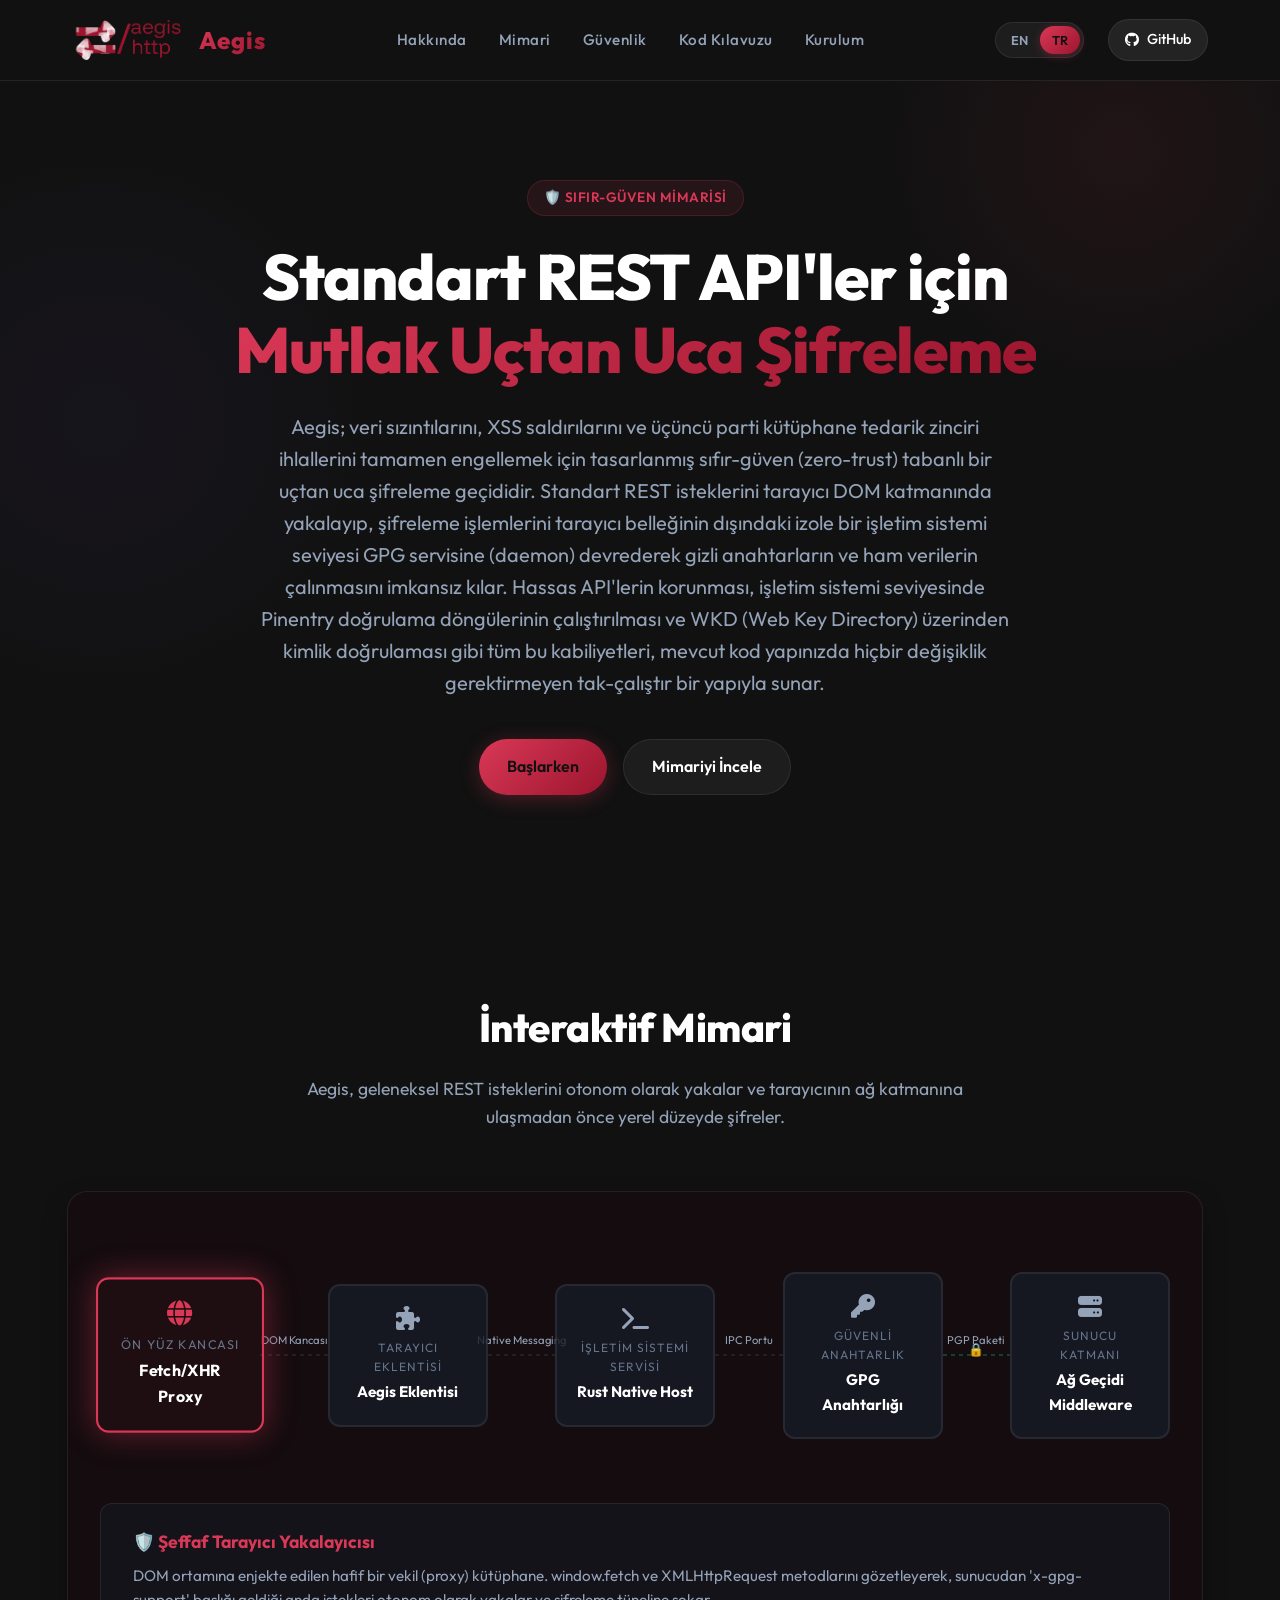
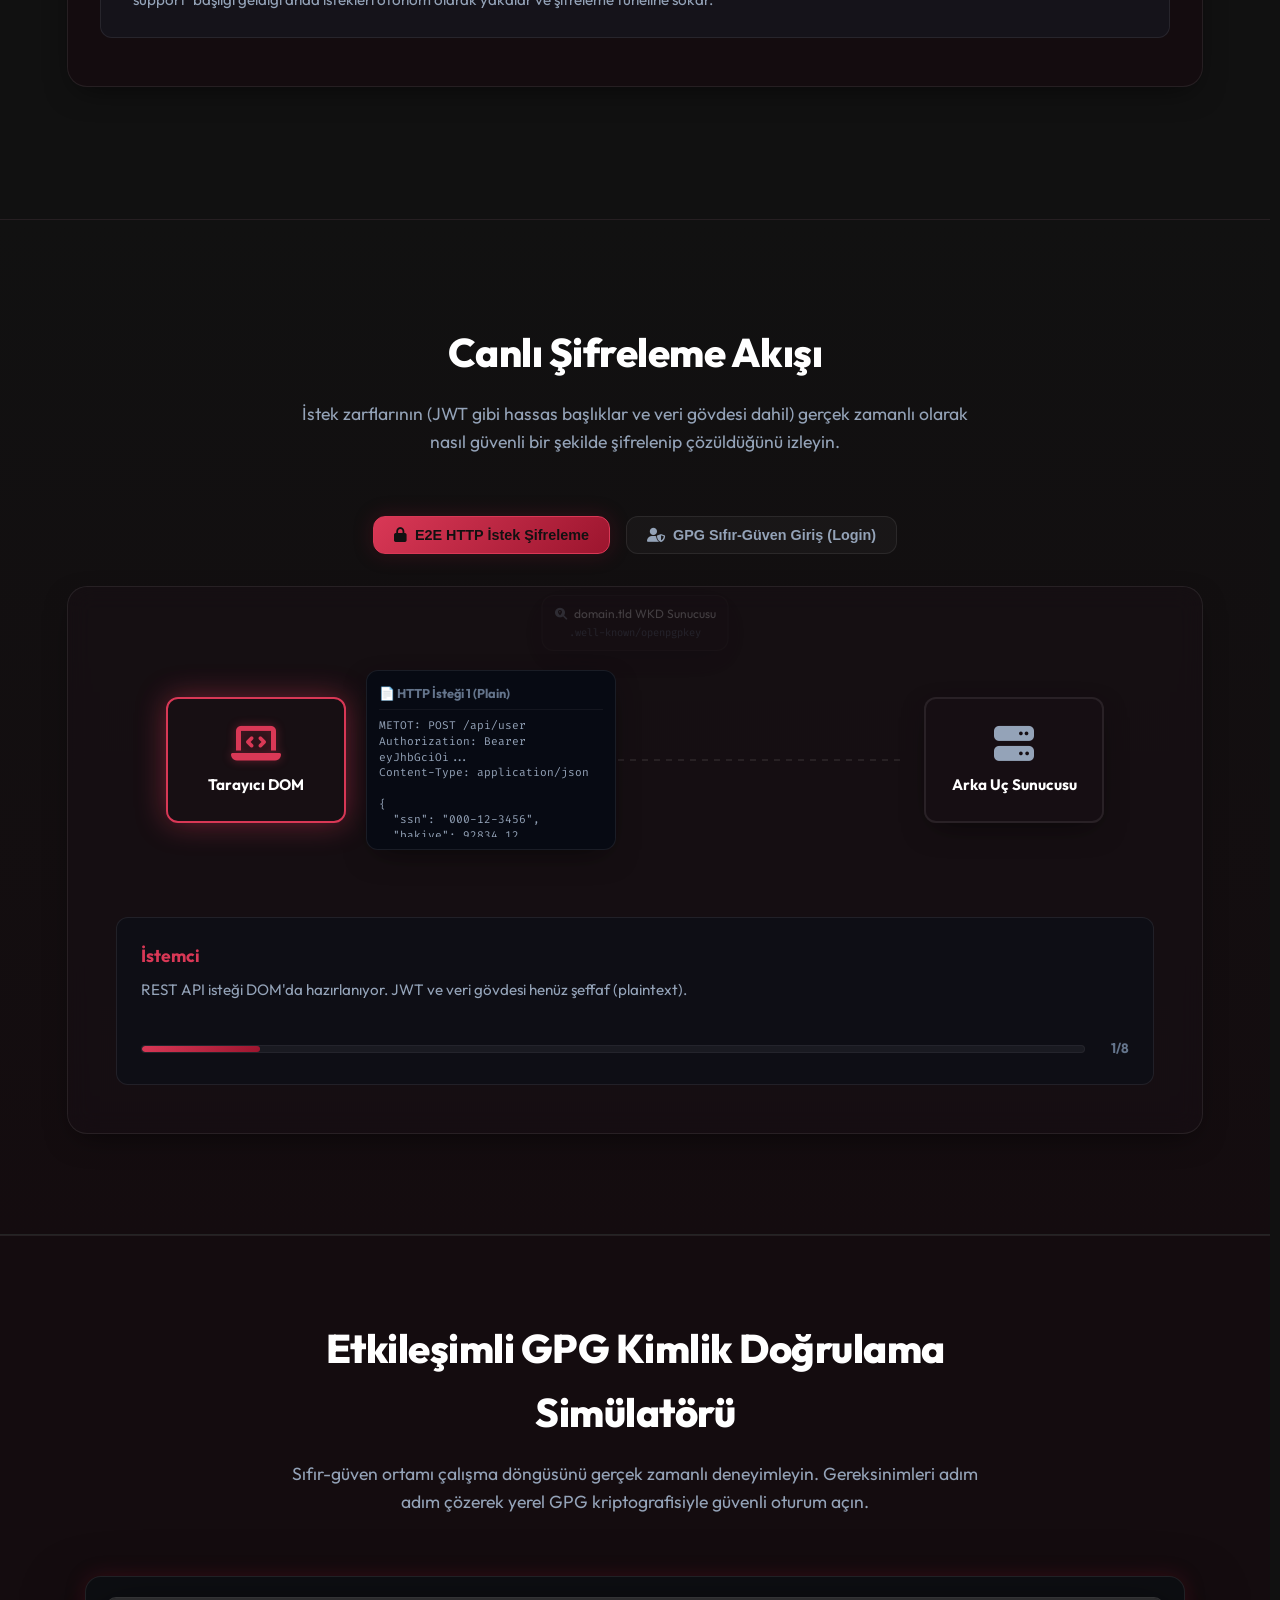
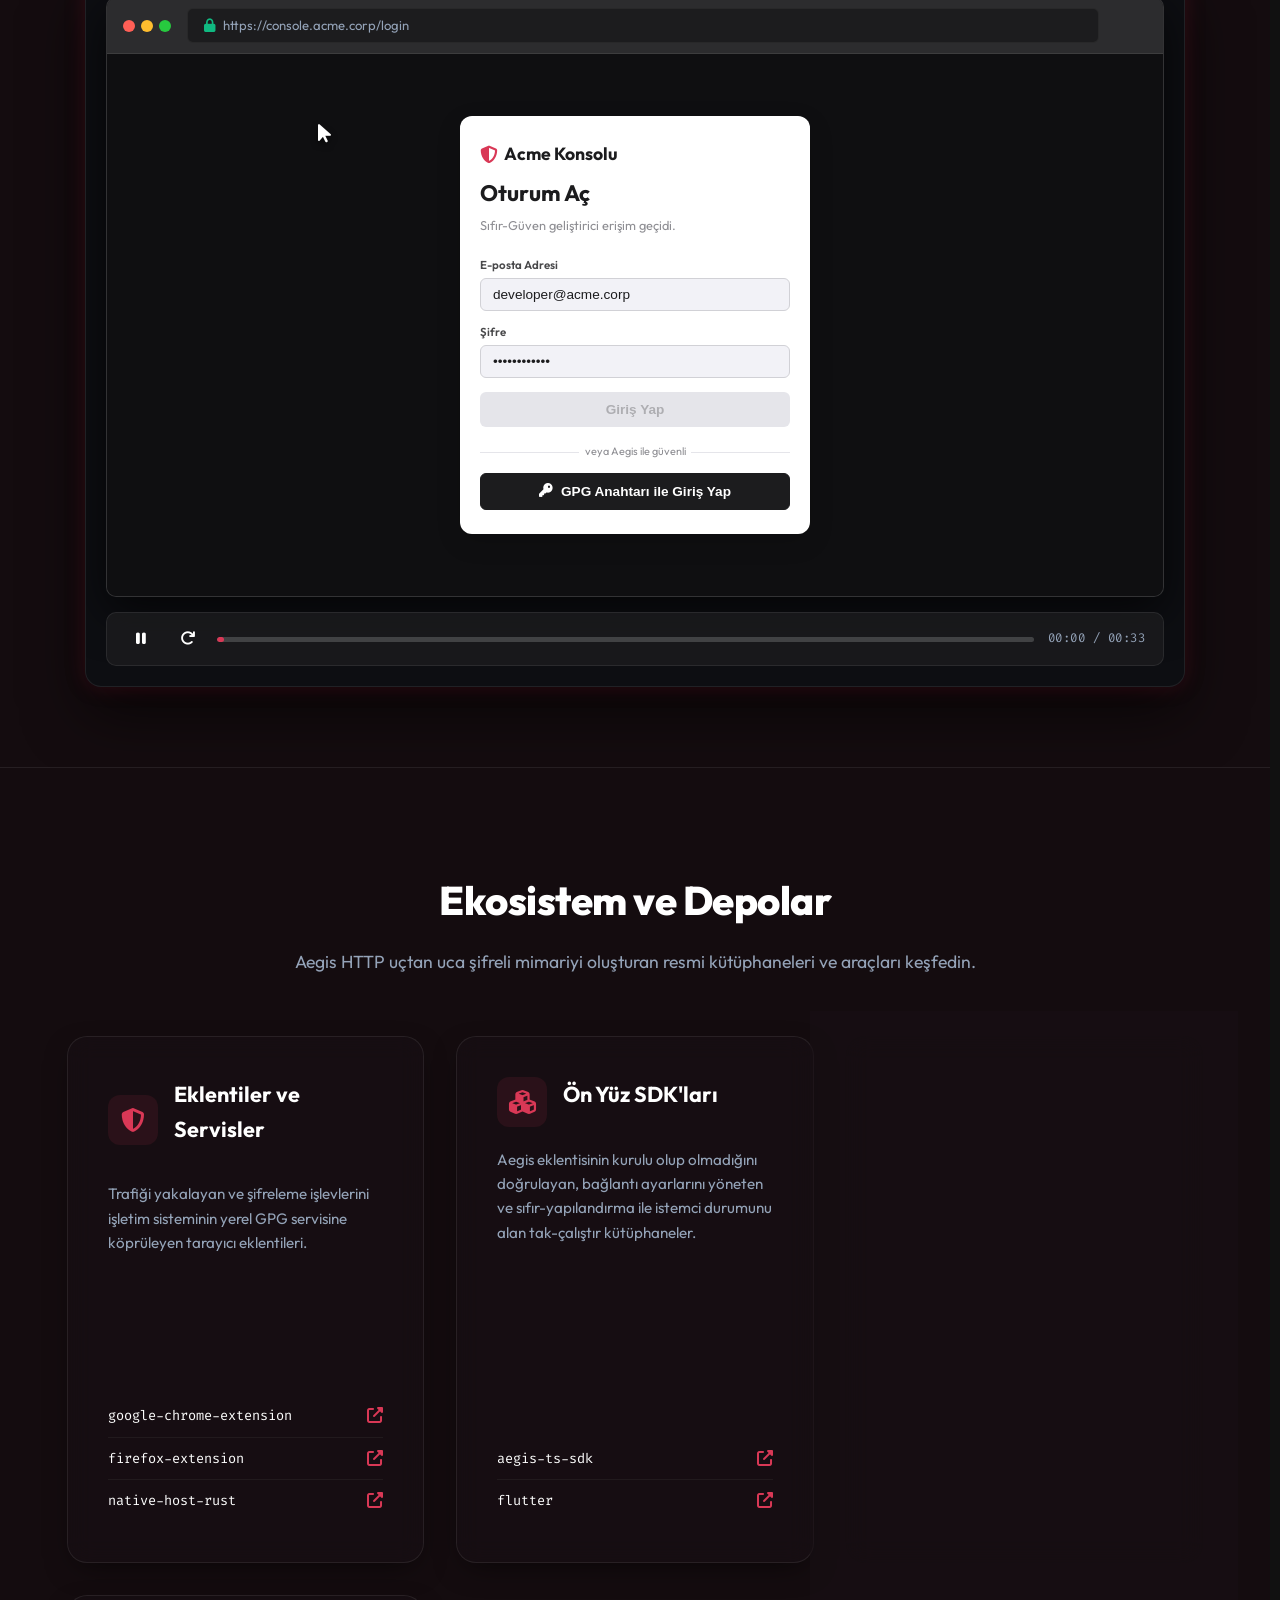
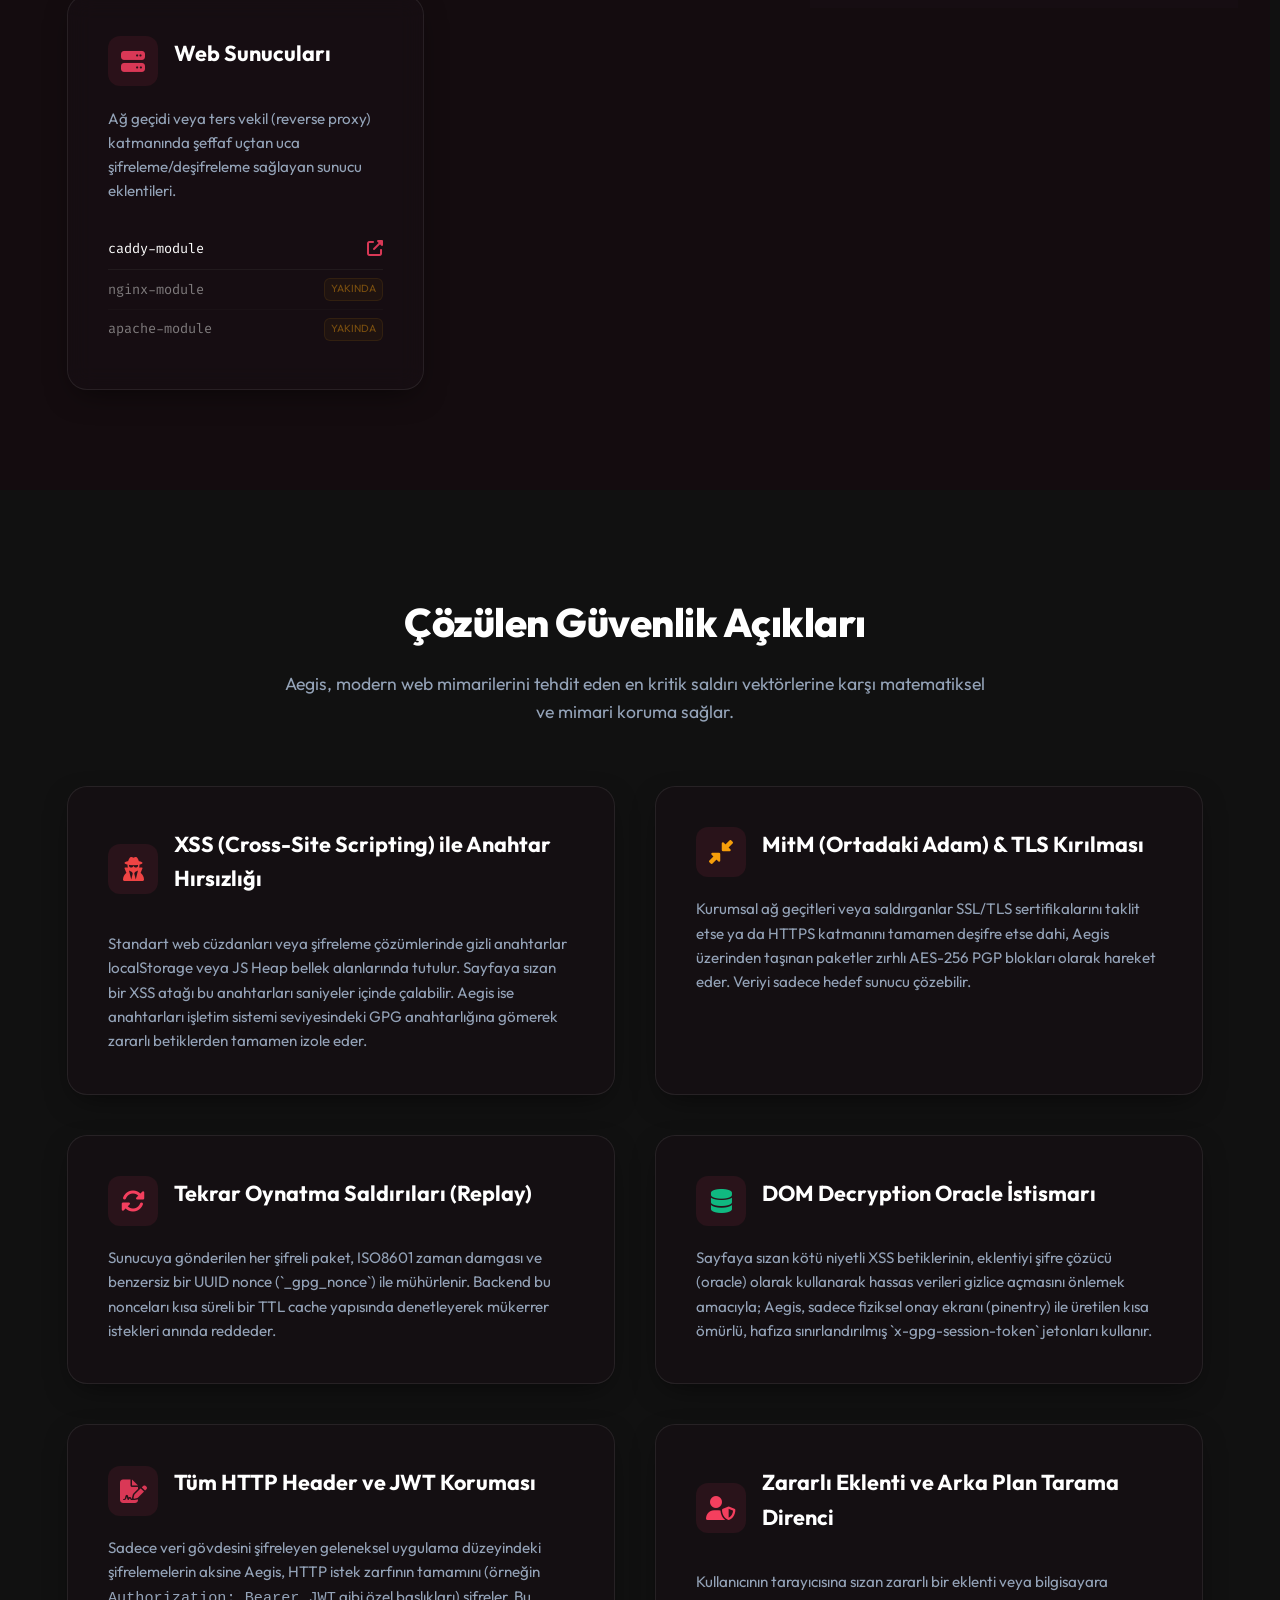
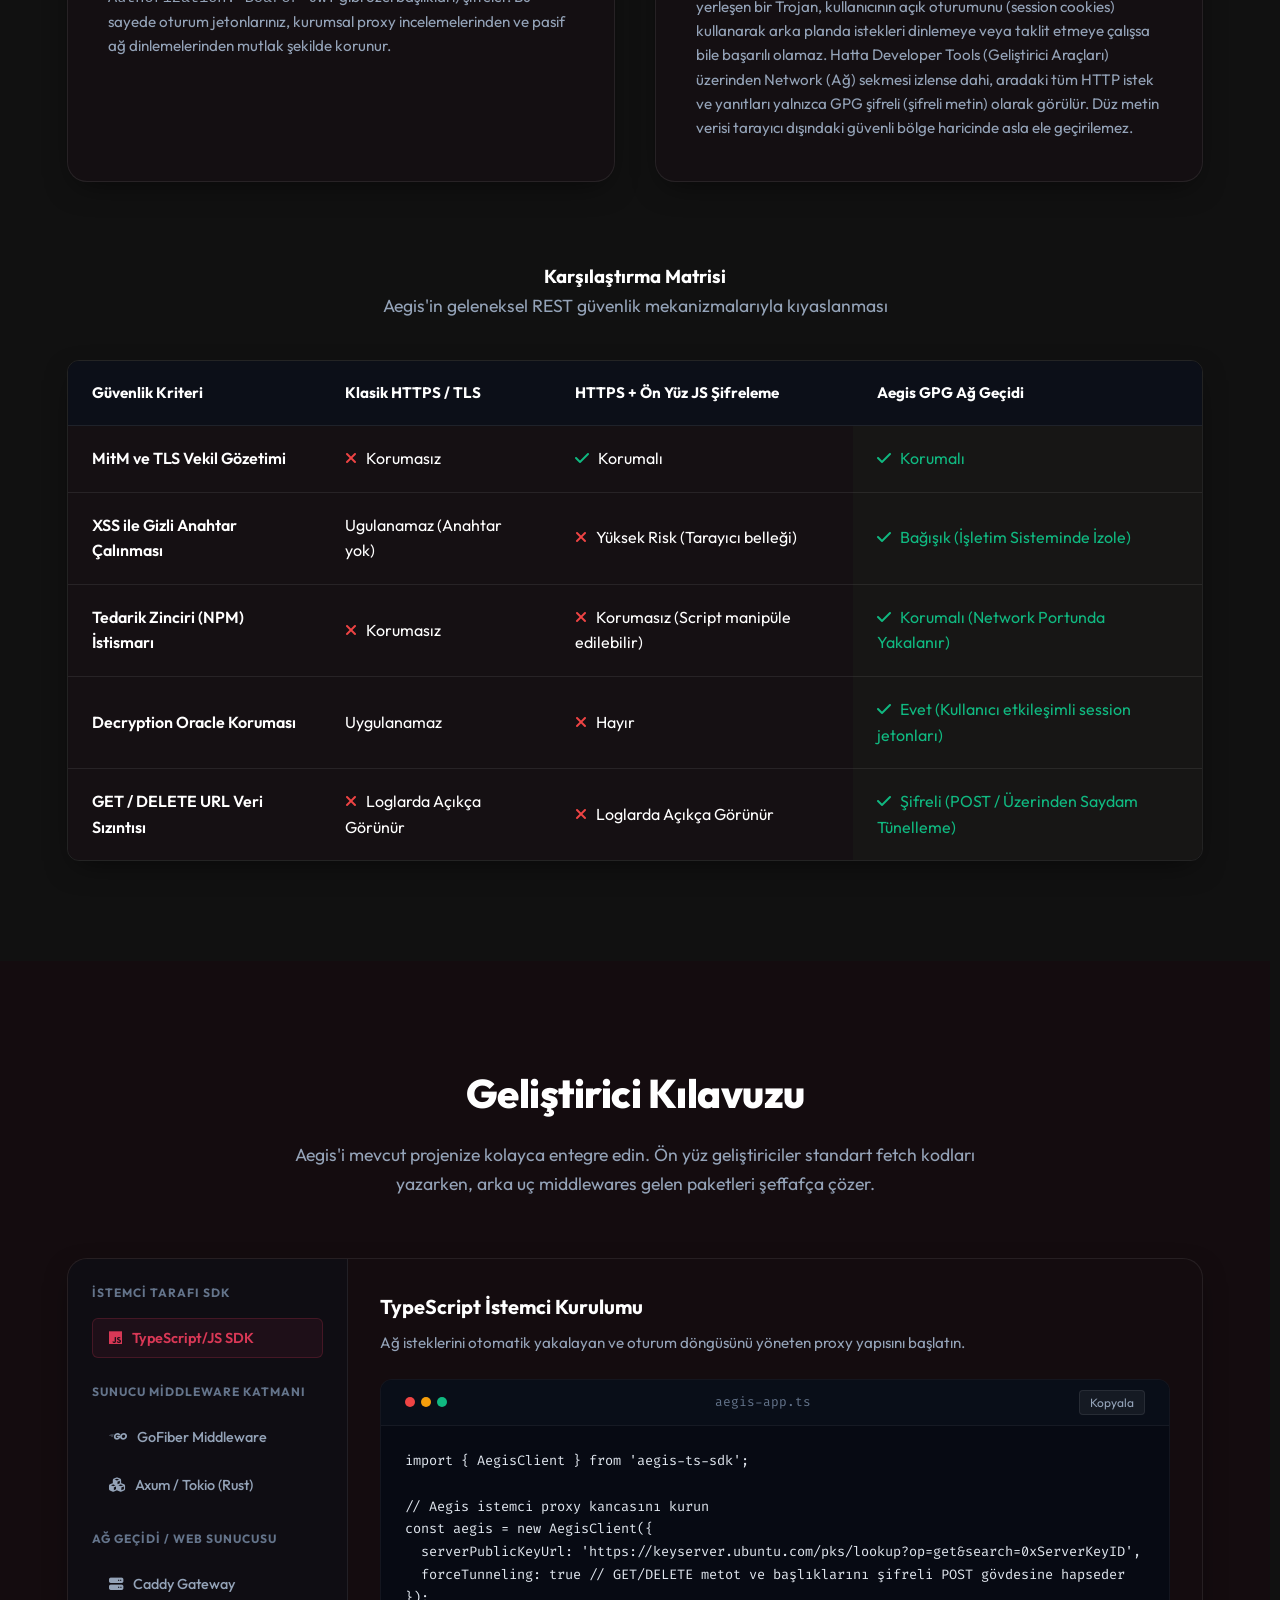
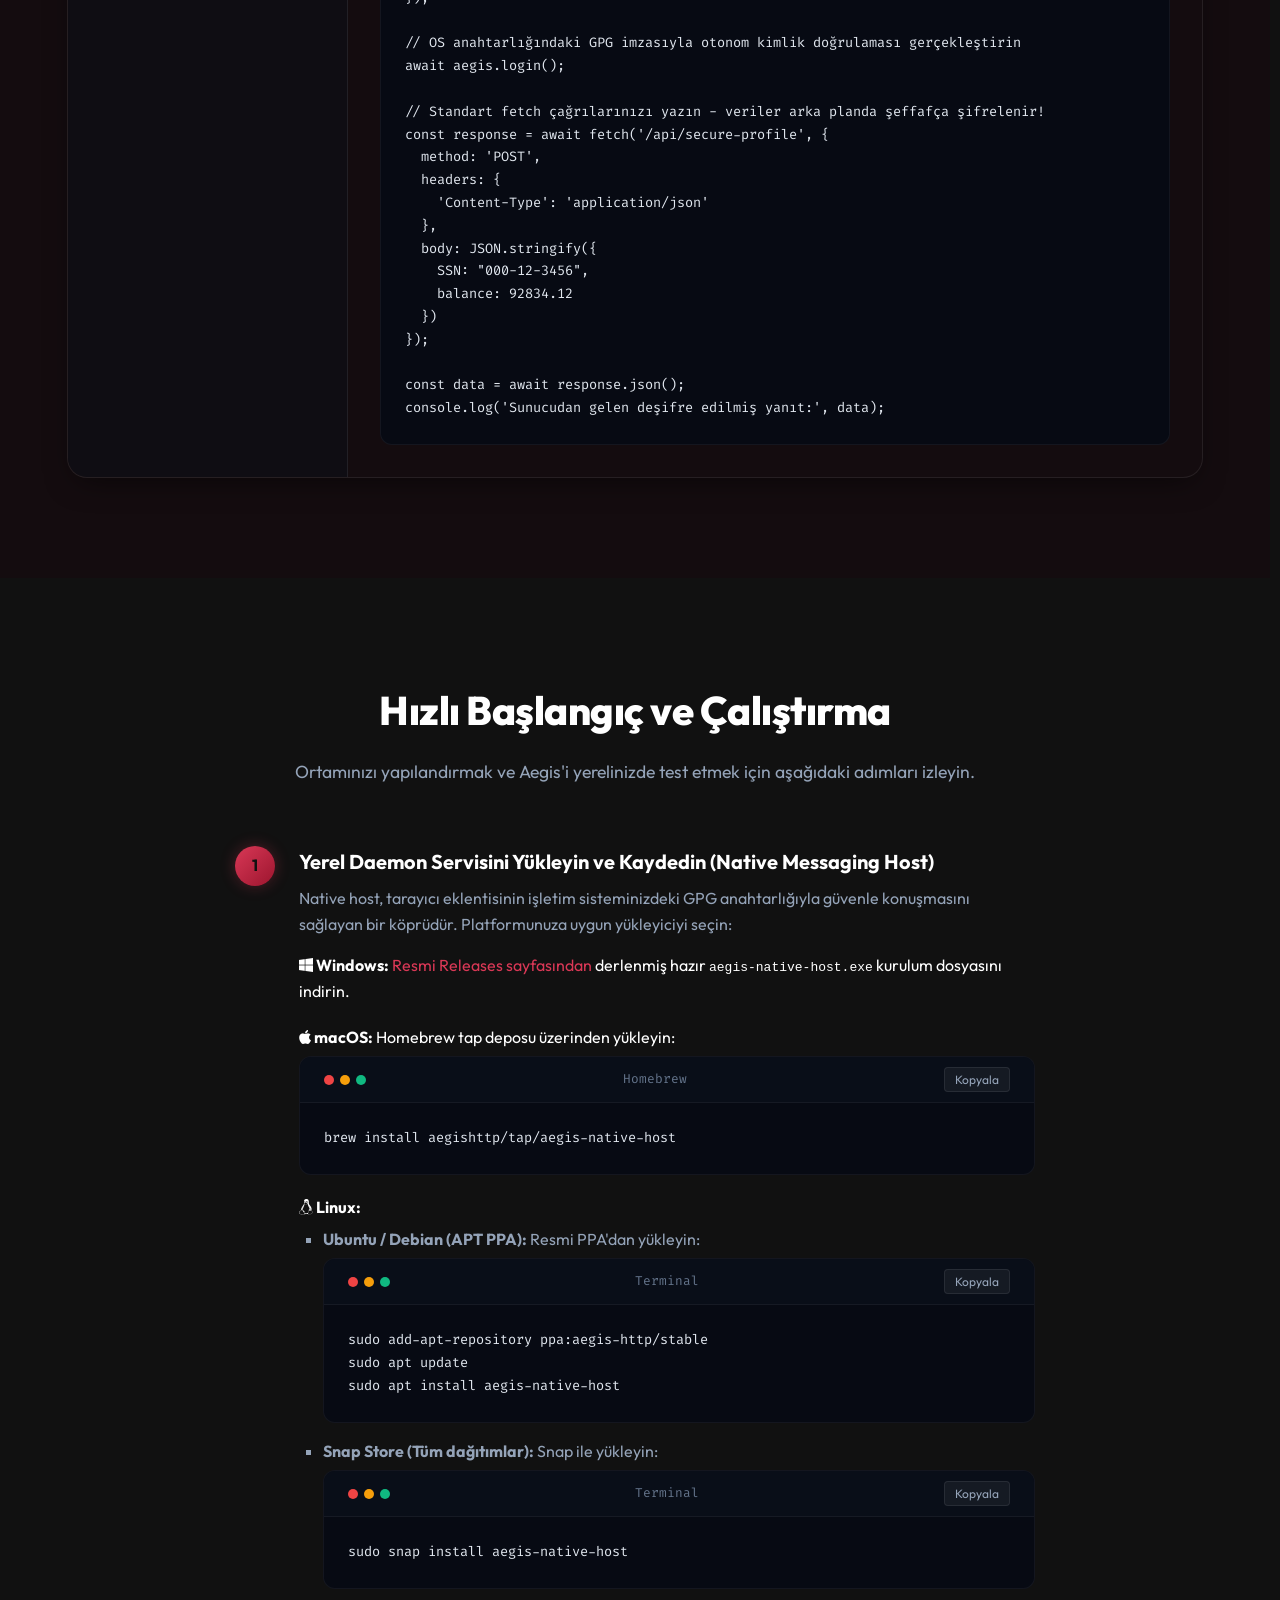
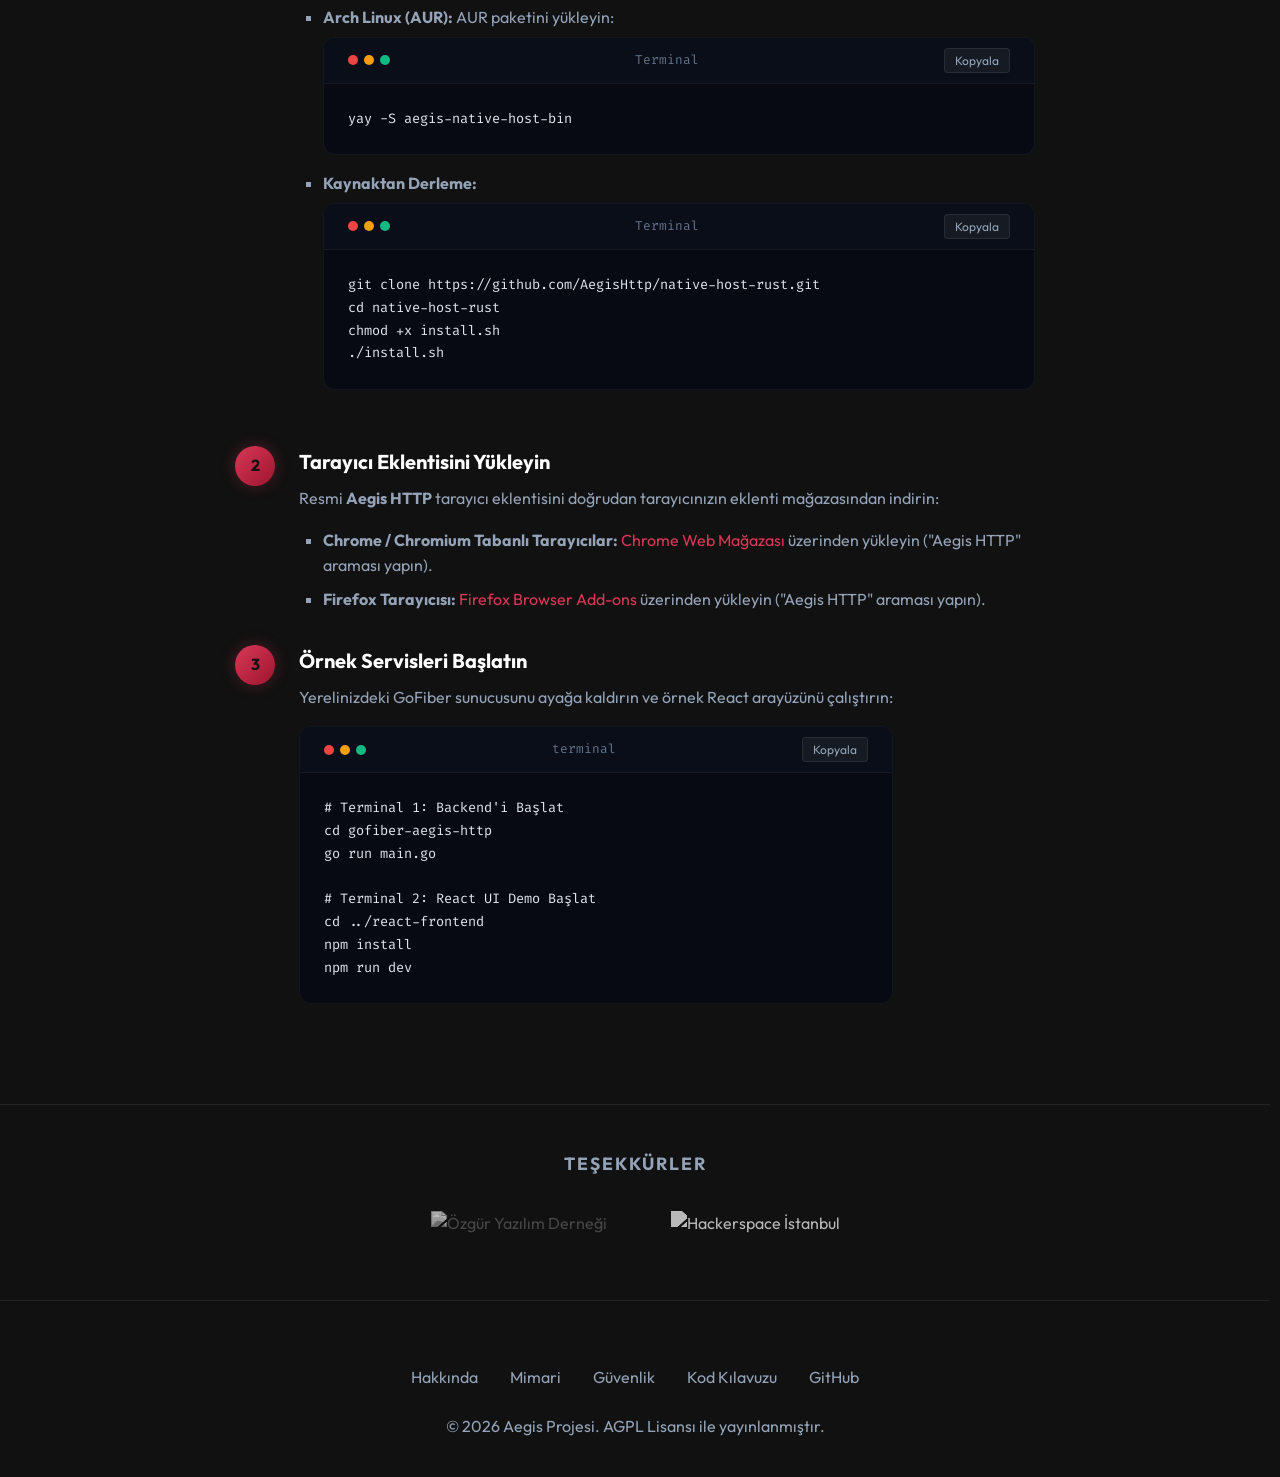
==== tr.html @ 763a400e "first commit" ====
<!DOCTYPE html>
<html lang="tr">
<head>
  <meta charset="UTF-8">
  <meta name="viewport" content="width=device-width, initial-scale=1.0">
  <title>Aegis - Otonom Uçtan Uca Şifreli Sıfır-Güven HTTP Ağ Geçidi</title>
  <meta name="description" content="Aegis Http, tarayıcı ile backend arasında standart GPG kullanarak otonom, Uçtan Uca Şifreli (E2E) Sıfır-Güven iletişimi sağlayan bir ağ geçidi mimarisidir.">
  
  <!-- Stylesheets -->
  <link rel="stylesheet" href="https://cdnjs.cloudflare.com/ajax/libs/font-awesome/6.4.0/css/all.min.css">
  <link rel="stylesheet" href="https://cdnjs.cloudflare.com/ajax/libs/prism/1.29.0/themes/prism-okaidia.min.css">
  <link rel="stylesheet" href="assets/style.css">
</head>
<body>

  <!-- Background Glowing Blobs -->
  <div class="glow-bg"></div>
  <div class="glow-bg-2"></div>

  <!-- Header Navigation -->
  <header>
    <div class="container">
      <div class="logo-area">
        <img src="assets/logo.png" alt="Aegis Logo">
        <span class="logo-text">Aegis</span>
      </div>
      <nav>
        <ul>
          <li><a href="#about">Hakkında</a></li>
          <li><a href="#architecture">Mimari</a></li>
          <li><a href="#security">Güvenlik</a></li>
          <li><a href="#playbook">Kod Kılavuzu</a></li>
          <li><a href="#get-started">Kurulum</a></li>
        </ul>
      </nav>
      <div class="nav-actions">
        <!-- Language Switcher -->
        <div class="lang-switcher">
          <button class="lang-btn" onclick="location.href='index.html'">EN</button>
          <button class="lang-btn active" onclick="location.href='tr.html'">TR</button>
        </div>
        <a href="https://github.com/AegisHttp" target="_blank" class="github-btn">
          <i class="fab fa-github"></i> GitHub
        </a>
      </div>
    </div>
  </header>

  <!-- Hero Section -->
  <section class="hero" id="about">
    <div class="container hero-content">
      <span class="badge-version">🛡️ Sıfır-Güven Mimarisi</span>
      <h1>Standart REST API'ler için <span>Mutlak Uçtan Uca Şifreleme</span></h1>
      <p class="hero-desc">
        Aegis; veri sızıntılarını, XSS saldırılarını ve üçüncü parti kütüphane tedarik zinciri ihlallerini tamamen engellemek için tasarlanmış sıfır-güven (zero-trust) tabanlı bir uçtan uca şifreleme geçididir. Standart REST isteklerini tarayıcı DOM katmanında yakalayıp, şifreleme işlemlerini tarayıcı belleğinin dışındaki izole bir işletim sistemi seviyesi GPG servisine (daemon) devrederek gizli anahtarların ve ham verilerin çalınmasını imkansız kılar. Hassas API'lerin korunması, işletim sistemi seviyesinde Pinentry doğrulama döngülerinin çalıştırılması ve WKD (Web Key Directory) üzerinden kimlik doğrulaması gibi tüm bu kabiliyetleri, mevcut kod yapınızda hiçbir değişiklik gerektirmeyen tak-çalıştır bir yapıyla sunar.
      </p>
      <div class="cta-group">
        <a href="#get-started" class="btn btn-primary">Başlarken</a>
        <a href="#architecture" class="btn btn-secondary">Mimariyi İncele</a>
      </div>
    </div>
  </section>

  <!-- Architecture Section -->
  <section id="architecture">
    <div class="container">
      <div class="section-header">
        <h2>İnteraktif Mimari</h2>
        <p>Aegis, geleneksel REST isteklerini otonom olarak yakalar ve tarayıcının ağ katmanına ulaşmadan önce yerel düzeyde şifreler.</p>
      </div>

      <div class="diagram-container">
        <div class="flow-diagram">
          <!-- Node 1: Browser -->
          <div class="diagram-node active" data-node="browser">
            <i class="fas fa-globe"></i>
            <div class="node-type">Ön Yüz Kancası</div>
            <div class="node-name">Fetch/XHR Proxy</div>
          </div>
          
          <div class="diagram-bridge">
            <span class="diagram-bridge-label">DOM Kancası</span>
          </div>

          <!-- Node 2: Extension -->
          <div class="diagram-node" data-node="extension">
            <i class="fas fa-puzzle-piece"></i>
            <div class="node-type">Tarayıcı Eklentisi</div>
            <div class="node-name">Aegis Eklentisi</div>
          </div>

          <div class="diagram-bridge">
            <span class="diagram-bridge-label">Native Messaging</span>
          </div>

          <!-- Node 3: Native Host -->
          <div class="diagram-node" data-node="native">
            <i class="fas fa-terminal"></i>
            <div class="node-type">İşletim Sistemi Servisi</div>
            <div class="node-name">Rust Native Host</div>
          </div>

          <div class="diagram-bridge">
            <span class="diagram-bridge-label">IPC Portu</span>
          </div>

          <!-- Node 4: Keyring -->
          <div class="diagram-node" data-node="keyring">
            <i class="fas fa-key"></i>
            <div class="node-type">Güvenli Anahtarlık</div>
            <div class="node-name">GPG Anahtarlığı</div>
          </div>

          <div class="diagram-bridge encrypted">
            <span class="diagram-bridge-label">PGP Paketi</span>
          </div>

          <!-- Node 5: Middleware -->
          <div class="diagram-node" data-node="middleware">
            <i class="fas fa-server"></i>
            <div class="node-type">Sunucu Katmanı</div>
            <div class="node-name">Ağ Geçidi Middleware</div>
          </div>
        </div>

        <div class="diagram-details">
          <h4 id="details-title">🛡️ Şeffaf Tarayıcı Yakalayıcısı</h4>
          <p id="details-text">
            DOM ortamına enjekte edilen hafif bir vekil (proxy) kütüphane. window.fetch ve XMLHttpRequest metodlarını gözetleyerek, sunucudan 'x-gpg-support' başlığı geldiği anda istekleri otonom olarak yakalar ve şifreleme tüneline sokar.
          </p>
        </div>
      </div>
    </div>
  </section>

  <!-- Live Flow Animation Section -->
  <section class="animation-section" id="live-flow">
    <div class="container">
      <div class="section-header">
        <h2>Canlı Şifreleme Akışı</h2>
        <p>İstek zarflarının (JWT gibi hassas başlıklar ve veri gövdesi dahil) gerçek zamanlı olarak nasıl güvenli bir şekilde şifrelenip çözüldüğünü izleyin.</p>
      </div>

      <div class="animation-toggles" style="display: flex; justify-content: center; gap: 1rem; margin-bottom: 2rem; flex-wrap: wrap;">
        <button class="anim-toggle-btn active" id="btn-anim-e2e">
          <i class="fas fa-lock"></i> E2E HTTP İstek Şifreleme
        </button>
        <button class="anim-toggle-btn" id="btn-anim-login">
          <i class="fas fa-user-shield"></i> GPG Sıfır-Güven Giriş (Login)
        </button>
      </div>

      <div class="animation-container">
        <!-- Pinentry OS Dialog Popup -->
        <div class="pinentry-dialog" id="anim-pinentry">
          <div class="pinentry-header">
            <span>Pinentry - GPG Parolası Girin</span>
            <span>user@mail.tdl</span>
          </div>
          <div class="pinentry-body">
            <p>GPG Gizli Anahtarını açmak için lütfen parolayı girin:</p>
            <input type="password" class="pinentry-input" id="anim-pinentry-input" value="••••••••••" readonly>
            <div class="pinentry-buttons">
              <button class="pinentry-btn pinentry-btn-cancel">İptal</button>
              <button class="pinentry-btn pinentry-btn-ok">Tamam</button>
            </div>
          </div>
        </div>

        <div class="animation-stage">
          <!-- WKD Lookup Server Node -->
          <div class="wkd-lookup-node" id="anim-wkd-node">
            <i class="fas fa-search-location"></i>
            <span>domain.tld WKD Sunucusu</span>
            <div class="wkd-url">.well-known/openpgpkey</div>
          </div>

          <!-- Client Node -->
          <div class="stage-node active" id="anim-node-client">
            <i class="fas fa-laptop-code"></i>
            <div style="font-weight: 700; font-size: 0.95rem;">Tarayıcı DOM</div>
          </div>

          <!-- Network wire with moving packet -->
          <div class="stage-wire-wrapper">
            <div class="stage-wire-line" id="anim-wire-line"></div>
            
            <div class="animated-packet" id="anim-packet">
              <div class="packet-header" id="anim-packet-header">📄 HTTP İsteği (Plain)</div>
              <div class="packet-body" id="anim-packet-body">
                METOT: POST /api/user
                Authorization: Bearer eyJhbGciOi...
                Content-Type: application/json

                {
                  "ssn": "000-12-3456",
                  "bakiye": 92834.12
                }
              </div>
            </div>
          </div>

          <!-- Server Node -->
          <div class="stage-node" id="anim-node-server">
            <i class="fas fa-server"></i>
            <div style="font-weight: 700; font-size: 0.95rem;">Arka Uç Sunucusu</div>
          </div>
        </div>

        <!-- Structured Status Card -->
        <div class="animation-status-card">
          <div class="status-header" id="anim-status-title">İstemci</div>
          <div class="status-description" id="anim-status-desc">REST API isteği DOM'da hazırlanıyor. JWT ve veri gövdesi henüz şeffaf (plaintext).</div>
          <div class="status-progress-container">
            <div class="status-progress-track">
              <div class="status-progress-bar" id="anim-status-progress" style="width: 12.5%;"></div>
            </div>
            <div class="status-progress-text" id="anim-status-progress-text">1/8</div>
          </div>
          <!-- Hidden fallback element to keep standard JS selector from crashing -->
          <div id="anim-status-text" style="display: none;"></div>
        </div>
      </div>
    </div>
  </section>

  <!-- Interactive Simulator Section -->
  <section class="simulator-section" id="gpg-simulator" style="border-top: 1px solid var(--border-color); border-bottom: 1px solid var(--border-color); padding: 80px 0; background: var(--bg-secondary);">
    <div class="container">
      <div class="section-header">
        <h2>Etkileşimli GPG Kimlik Doğrulama Simülatörü</h2>
        <p>Sıfır-güven ortamı çalışma döngüsünü gerçek zamanlı deneyimleyin. Gereksinimleri adım adım çözerek yerel GPG kriptografisiyle güvenli oturum açın.</p>
      </div>

      <!-- Mock Desktop Workspace Container -->
      <div class="mock-desktop" id="mock-desktop">
        
        <!-- Interactive Desktop Workspace Area -->
        <div class="desktop-workspace">
          
          <!-- Window 1: Main Browser Window -->
          <div class="desktop-window browser-window" id="win-main-browser">
            <div class="mock-browser-header">
              <div class="mock-browser-dots">
                <span class="dot-red"></span>
                <span class="dot-yellow"></span>
                <span class="dot-green"></span>
              </div>
              <div class="mock-browser-address-bar">
                <i class="fas fa-lock"></i>
                <span>https://console.acme.corp/login</span>
              </div>
              <div class="mock-browser-actions">
                <!-- Aegis Extension Status Icon in Browser Toolbar -->
                <div class="extension-icon-wrapper" id="sim-toolbar-ext" title="Aegis HTTP Extension Status">
                  <img src="assets/icon128.png" alt="Aegis" style="width: 18px; height: 18px; object-fit: contain;">
                  <span class="status-indicator red"></span>
                </div>
              </div>
            </div>

            <div class="mock-browser-viewport">
              <!-- Website Login Card -->
              <div class="mock-card-container">
                <div class="mock-login-card" id="sim-login-card" style="background:#ffffff; color:#1c1c1e; border-radius:12px; padding:24px 20px; box-shadow:0 8px 24px rgba(0,0,0,0.15); width:100%;">
                  <div class="login-card-header">
                    <div class="brand-logo"><i class="fas fa-shield-alt"></i> Acme Konsolu</div>
                    <h2 id="sim-card-title">Oturum Aç</h2>
                    <p id="sim-card-description">Sıfır-Güven geliştirici erişim geçidi.</p>
                  </div>
                  <div class="login-form-group">
                    <label>E-posta Adresi</label>
                    <input type="text" class="login-input" value="developer@acme.corp" readonly>
                  </div>
                  <div class="login-form-group" style="margin-bottom:14px;">
                    <label>Şifre</label>
                    <input type="password" class="login-input" value="••••••••••••" readonly>
                  </div>
                  <button class="btn-login-submit" disabled>Giriş Yap</button>
                  <div class="login-divider"><span>veya Aegis ile güvenli</span></div>
                  <button class="btn-gpg-login" id="btn-sim-action">
                    <i class="fas fa-key"></i> GPG Anahtarı ile Giriş Yap
                  </button>
                </div>

                <!-- Alert Overlay for Missing Extension (Constrained to Card) -->
                <div class="mock-alert-overlay" id="sim-alert-extension">
                  <div class="mock-alert-box">
                    <div class="alert-icon"><i class="fas fa-exclamation-triangle"></i></div>
                    <h3>Aegis HTTP Eklentisi Bulunamadı! * <span class="required-badge">Zorunlu</span></h3>
                    <p>Ağ isteklerini yakalamak ve anahtar keşfini yönetmek için Aegis web eklentisi gereklidir. Devam etmek için lütfen eklentiyi kurun.</p>
                    <button class="btn-primary" id="btn-install-ext" style="background: #d93856; border: none; font-weight: 600; padding: 10px 20px; border-radius: 6px; color: #fff; cursor: pointer;">Eklentiyi Kur</button>
                  </div>
                </div>

                <!-- Alert Overlay for Missing Native Host (Constrained to Card) -->
                <div class="mock-alert-overlay" id="sim-alert-native">
                  <div class="mock-alert-box">
                    <div class="alert-icon"><i class="fas fa-plug"></i></div>
                    <h3>Aegis HTTP Native Host Eksik! * <span class="required-badge">Zorunlu</span></h3>
                    <p>Eklenti kurulu fakat işletim sisteminizde çalışan yerel Rust Native Messaging servisi (daemon) bulunamadı. Yerel GPG binary sistemi ile haberleşmek için bu servisin kurulu olması gerekir.</p>
                    <button class="btn-primary" id="btn-install-native" style="background: #d93856; border: none; font-weight: 600; padding: 10px 20px; border-radius: 6px; color: #fff; cursor: pointer;">Native Host'u Kur (Rust Daemon)</button>
                  </div>
                </div>
              </div>

              <!-- Pinentry Dialog Overlay (Centered in Viewport) -->
              <div class="sim-pinentry-dialog" id="sim-pinentry-box">
                <div class="sim-pinentry-header">
                  <span>PINENTRY - GPG PAROLASI</span>
                  <span class="user-id">USER@MAIL.TDL</span>
                </div>
                <div class="sim-pinentry-body">
                  <p>GPG Gizli Anahtarını açmak için parolayı girin:</p>
                  <input type="password" id="sim-pinentry-input-field" class="sim-pinentry-input" readonly placeholder="">
                  <div class="sim-pinentry-buttons">
                    <button class="btn-cancel" id="btn-sim-pin-cancel">İptal</button>
                    <button class="btn-ok" id="btn-sim-pin-ok">Tamam</button>
                  </div>
                </div>
              </div>

              <!-- Success Modal Overlay -->
              <div class="mock-alert-overlay" id="sim-success-box">
                <div class="mock-alert-box success">
                  <div class="alert-icon"><i class="fas fa-check-circle"></i></div>
                  <h3>Giriş Başarılı!</h3>
                  <p>İmza, Caddy Gateway tarafından başarıyla doğrulandı. İstemciye şifreli oturum JWT jetonu teslim edildi.</p>
                  <div class="sim-json-output">
                    <pre style="margin:0;"><code style="white-space: pre-wrap;">{
  "status": "success",
  "sessionToken": "gpg_session_92834b...",
  "user": "user@mail.tdl"
}</code></pre>
                  </div>
                  <button class="btn-primary" id="btn-sim-reset" style="background: var(--gradient-primary); border: none; font-weight: 600; padding: 10px 20px; border-radius: 6px; color: #fff; cursor: pointer; margin-top: 15px;">Simülatörü Sıfırla</button>
                </div>
              </div>
            </div>
          </div>

          <!-- Window 2: Chrome Web Store Window (Separate Web Browser) -->
          <div class="desktop-window store-window" id="win-web-store">
            <div class="mock-browser-header">
              <div class="mock-browser-dots">
                <span class="dot-red"></span>
                <span class="dot-yellow"></span>
                <span class="dot-green"></span>
              </div>
              <div class="mock-browser-address-bar">
                <i class="fas fa-lock"></i>
                <span>https://chrome.google.com/webstore/detail/aegis-http</span>
              </div>
            </div>
            <div class="store-window-body" style="background: #f8f9fa; color: #202124; flex-grow: 1; padding: 16px; overflow-y: auto;">
              <div class="extension-detail-row" style="display: flex; align-items: center; gap: 12px; margin-bottom: 15px;">
                <img src="assets/icon128.png" alt="Aegis" style="width: 40px; height: 40px; border-radius: 8px; object-fit: contain;">
                <div class="ext-info-block" style="text-align: left;">
                  <h4 style="margin:0; font-size:1rem; color:#202124;">Aegis HTTP</h4>
                  <p class="ext-author" style="margin:2px 0 0 0; font-size:0.75rem; color:#5f6368;">Sunan: aegis-http.org</p>
                </div>
                <button class="btn-store-add" id="btn-store-add-sim" style="background: #1a73e8; color: #fff; border: none; font-weight: 600; padding: 6px 12px; border-radius: 4px; cursor: pointer; margin-left: auto; font-size:0.8rem;">Chrome'a Ekle</button>
              </div>
              <div class="store-screenshots" style="background:#f1f3f4; border:1px solid #dadce0; border-radius:6px; height:120px; display:flex; flex-direction:column; align-items:center; justify-content:center; gap:8px;">
                <i class="fas fa-image" style="font-size: 1.5rem; color: #ced4da;"></i>
                <span style="color: #70757a; font-size: 0.75rem;">Aegis Güvenli E2E Tünelleme Demosu</span>
              </div>
            </div>
          </div>

          <!-- Window 3: Terminal Window (OS Level Window) -->
          <div class="desktop-window terminal-window" id="win-terminal">
            <div class="os-window-header">
              <div class="os-window-dots">
                <span class="dot-red" style="background:#ff5f56; width:8px; height:8px; border-radius:50%; display:inline-block;"></span>
                <span class="dot-yellow" style="background:#ffbd2e; width:8px; height:8px; border-radius:50%; display:inline-block;"></span>
                <span class="dot-green" style="background:#27c93f; width:8px; height:8px; border-radius:50%; display:inline-block;"></span>
              </div>
              <div class="os-window-title">bash - setup-native-host.sh</div>
              <div style="width: 24px;"></div>
            </div>
            <div class="terminal-window-body" id="sim-terminal-text" style="background: #150115; color: #4af626; font-family: 'Courier New', Courier, monospace; padding: 12px; flex-grow: 1; font-size: 0.75rem; line-height: 1.4; overflow-y: auto; text-align: left; height: calc(100% - 30px);">
              <!-- Lines printed dynamically -->
            </div>
          </div>

          <!-- Window 4: Ubuntu Software Center Window (OS Level Window) -->
          <div class="desktop-window ubuntu-window" id="win-ubuntu-software">
            <div class="os-window-header ubuntu-header" style="background: #3d3d3d; border-bottom: 1px solid #222;">
              <div class="os-window-dots">
                <span class="dot-red" style="background:#ff5f56; width:8px; height:8px; border-radius:50%; display:inline-block;"></span>
                <span class="dot-yellow" style="background:#ffbd2e; width:8px; height:8px; border-radius:50%; display:inline-block;"></span>
                <span class="dot-green" style="background:#27c93f; width:8px; height:8px; border-radius:50%; display:inline-block;"></span>
              </div>
              <div class="os-window-title" style="color: #fff;">Ubuntu Yazılım</div>
              <div style="width: 24px;"></div>
            </div>
            <div class="ubuntu-window-body" style="background: #2c2c2e; padding: 15px; color: #fff; text-align: left; height: calc(100% - 30px); display: flex; flex-direction: column;">
              <div class="ubuntu-store-card" style="display: flex; align-items: center; gap: 10px; border-bottom: 1px solid rgba(255,255,255,0.1); padding-bottom: 10px; margin-bottom: 10px;">
                <img src="assets/icon128.png" alt="Aegis" style="width: 36px; height: 36px; border-radius: 6px; object-fit: contain;">
                <div class="ubuntu-store-info">
                  <h4 style="margin: 0; font-size: 0.9rem; color: #fff;">aegis-native-host</h4>
                  <p style="margin: 2px 0 0 0; font-size: 0.7rem; color: #a9a9a9;">Yayıncı: Aegis Projesi</p>
                </div>
              </div>
              <div style="font-size: 0.75rem; color: #ddd; margin-bottom: 10px;">Tarayıcı ile GPG arasında güvenli haberleşme sağlayan yerel arka plan servisi (daemon).</div>
              <button class="btn-ubuntu-install" id="btn-ubuntu-install-sim" style="background: #e95420; color: #fff; border: none; padding: 6px 12px; font-weight: 600; border-radius: 4px; cursor: pointer; font-size: 0.75rem; align-self: flex-start;">Yükle</button>
              <div class="ubuntu-progress-track" id="ubuntu-progress-track" style="margin-top: 15px; background: rgba(255,255,255,0.1); height: 6px; border-radius: 3px; display: none; overflow: hidden;">
                <div class="ubuntu-progress-bar" id="ubuntu-progress-bar" style="background: #e95420; width: 0%; height: 100%; transition: width 0.2s ease;"></div>
              </div>
            </div>
          </div>

          <!-- Floating Mock Mouse Cursor on Desktop Level -->
          <div id="mock-cursor" class="mock-cursor" style="left: 45%; top: 25%;"><i class="fas fa-mouse-pointer"></i></div>
        </div>

        <!-- Simulator Video Controls player bar -->
        <div class="sim-video-controls">
          <button class="ctrl-btn" id="ctrl-play-pause" title="Oynat/Duraklat"><i class="fas fa-pause"></i></button>
          <button class="ctrl-btn" id="ctrl-restart" title="Sıfırla"><i class="fas fa-redo"></i></button>
          <div class="ctrl-progress-container" id="ctrl-progress-container">
            <div class="ctrl-progress-track">
              <div class="ctrl-progress-bar" id="ctrl-progress-bar"></div>
            </div>
          </div>
          <span class="ctrl-timer" id="ctrl-timer">00:00 / 00:33</span>
        </div>
      </div>
    </div>
  </section>

  <!-- Ecosystem Section -->
  <section id="ecosystem" class="ecosystem-section" style="background: var(--bg-secondary);">
    <div class="container">
      <div class="section-header">
        <h2>Ekosistem ve Depolar</h2>
        <p>Aegis HTTP uçtan uca şifreli mimariyi oluşturan resmi kütüphaneleri ve araçları keşfedin.</p>
      </div>

      <div class="grid-3">
        <!-- Card 1 -->
        <div class="card">
          <div class="card-header-row">
            <div class="card-icon"><i class="fas fa-shield-alt"></i></div>
            <h3>Eklentiler ve Servisler</h3>
          </div>
          <p>Trafiği yakalayan ve şifreleme işlevlerini işletim sisteminin yerel GPG servisine köprüleyen tarayıcı eklentileri.</p>
          <div class="ecosystem-links">
            <div class="ecosystem-item">
              <span>google-chrome-extension</span>
              <a href="https://github.com/AegisHttp/google-chrome-extension" target="_blank"><i class="fas fa-external-link-alt"></i></a>
            </div>
            <div class="ecosystem-item">
              <span>firefox-extension</span>
              <a href="https://github.com/AegisHttp/firefox-extension" target="_blank"><i class="fas fa-external-link-alt"></i></a>
            </div>
            <div class="ecosystem-item">
              <span>native-host-rust</span>
              <a href="https://github.com/AegisHttp/native-host-rust" target="_blank"><i class="fas fa-external-link-alt"></i></a>
            </div>
          </div>
        </div>

        <!-- Card 2 -->
        <div class="card">
          <div class="card-header-row">
            <div class="card-icon"><i class="fas fa-cubes"></i></div>
            <h3>Ön Yüz SDK'ları</h3>
          </div>
          <p>Aegis eklentisinin kurulu olup olmadığını doğrulayan, bağlantı ayarlarını yöneten ve sıfır-yapılandırma ile istemci durumunu alan tak-çalıştır kütüphaneler.</p>
          <div class="ecosystem-links">
            <div class="ecosystem-item">
              <span>aegis-ts-sdk</span>
              <a href="https://github.com/AegisHttp/aegis-ts-sdk" target="_blank"><i class="fas fa-external-link-alt"></i></a>
            </div>
            <div class="ecosystem-item">
              <span>flutter</span>
              <a href="https://github.com/AegisHttp/flutter" target="_blank"><i class="fas fa-external-link-alt"></i></a>
            </div>
          </div>
        </div>

        <!-- Card 3 -->
        <div class="card">
          <div class="card-header-row">
            <div class="card-icon"><i class="fas fa-network-wired"></i></div>
            <h3>Arka Uç Middleware Modülleri</h3>
          </div>
          <p>Popüler uygulama çatısı sunucularında şifre çözme filtreleri çalıştıran tak-çalıştır modüller.</p>
          <div class="ecosystem-links">
            <div class="ecosystem-item">
              <span>gofiber-aegis-http</span>
              <a href="https://github.com/AegisHttp/gofiber-aegis-http" target="_blank"><i class="fas fa-external-link-alt"></i></a>
            </div>
            <div class="ecosystem-item">
              <span>rust-tokio</span>
              <a href="https://github.com/AegisHttp/rust-tokio" target="_blank"><i class="fas fa-external-link-alt"></i></a>
            </div>
            <div class="ecosystem-item disabled">
              <span>python-flask</span>
              <span class="coming-soon-badge">yakında</span>
            </div>
            <div class="ecosystem-item disabled">
              <span>python-django</span>
              <span class="coming-soon-badge">yakında</span>
            </div>
            <div class="ecosystem-item disabled">
              <span>python-fastapi</span>
              <span class="coming-soon-badge">yakında</span>
            </div>
            <div class="ecosystem-item disabled">
              <span>express-middleware</span>
              <span class="coming-soon-badge">yakında</span>
            </div>
          </div>
        </div>

        <!-- Card 4 -->
        <div class="card">
          <div class="card-header-row">
            <div class="card-icon"><i class="fas fa-server"></i></div>
            <h3>Web Sunucuları</h3>
          </div>
          <p>Ağ geçidi veya ters vekil (reverse proxy) katmanında şeffaf uçtan uca şifreleme/deşifreleme sağlayan sunucu eklentileri.</p>
          <div class="ecosystem-links">
            <div class="ecosystem-item">
              <span>caddy-module</span>
              <a href="https://github.com/AegisHttp/caddy-module" target="_blank"><i class="fas fa-external-link-alt"></i></a>
            </div>
            <div class="ecosystem-item disabled">
              <span>nginx-module</span>
              <span class="coming-soon-badge">yakında</span>
            </div>
            <div class="ecosystem-item disabled">
              <span>apache-module</span>
              <span class="coming-soon-badge">yakında</span>
            </div>
          </div>
        </div>
      </div>
    </div>
  </section>

  <!-- Security Section -->
  <section id="security">
    <div class="container">
      <div class="section-header">
        <h2>Çözülen Güvenlik Açıkları</h2>
        <p>Aegis, modern web mimarilerini tehdit eden en kritik saldırı vektörlerine karşı matematiksel ve mimari koruma sağlar.</p>
      </div>

      <div class="grid-2" style="margin-bottom: 50px;">
        <div class="card">
          <div class="card-header-row">
            <div class="card-icon" style="color: var(--color-danger);"><i class="fas fa-user-secret"></i></div>
            <h3>XSS (Cross-Site Scripting) ile Anahtar Hırsızlığı</h3>
          </div>
          <p>Standart web cüzdanları veya şifreleme çözümlerinde gizli anahtarlar localStorage veya JS Heap bellek alanlarında tutulur. Sayfaya sızan bir XSS atağı bu anahtarları saniyeler içinde çalabilir. Aegis ise anahtarları işletim sistemi seviyesindeki GPG anahtarlığına gömerek zararlı betiklerden tamamen izole eder.</p>
        </div>
        <div class="card">
          <div class="card-header-row">
            <div class="card-icon" style="color: var(--color-warning);"><i class="fas fa-compress-alt"></i></div>
            <h3>MitM (Ortadaki Adam) & TLS Kırılması</h3>
          </div>
          <p>Kurumsal ağ geçitleri veya saldırganlar SSL/TLS sertifikalarını taklit etse ya da HTTPS katmanını tamamen deşifre etse dahi, Aegis üzerinden taşınan paketler zırhlı AES-256 PGP blokları olarak hareket eder. Veriyi sadece hedef sunucu çözebilir.</p>
        </div>
        <div class="card">
          <div class="card-header-row">
            <div class="card-icon" style="color: var(--color-accent);"><i class="fas fa-sync-alt"></i></div>
            <h3>Tekrar Oynatma Saldırıları (Replay)</h3>
          </div>
          <p>Sunucuya gönderilen her şifreli paket, ISO8601 zaman damgası ve benzersiz bir UUID nonce (`_gpg_nonce`) ile mühürlenir. Backend bu nonceları kısa süreli bir TTL cache yapısında denetleyerek mükerrer istekleri anında reddeder.</p>
        </div>
        <div class="card">
          <div class="card-header-row">
            <div class="card-icon" style="color: var(--color-success);"><i class="fas fa-database"></i></div>
            <h3>DOM Decryption Oracle İstismarı</h3>
          </div>
          <p>Sayfaya sızan kötü niyetli XSS betiklerinin, eklentiyi şifre çözücü (oracle) olarak kullanarak hassas verileri gizlice açmasını önlemek amacıyla; Aegis, sadece fiziksel onay ekranı (pinentry) ile üretilen kısa ömürlü, hafıza sınırlandırılmış `x-gpg-session-token` jetonları kullanır.</p>
        </div>
        <div class="card">
          <div class="card-header-row">
            <div class="card-icon" style="color: var(--color-primary);"><i class="fas fa-file-signature"></i></div>
            <h3>Tüm HTTP Header ve JWT Koruması</h3>
          </div>
          <p>Sadece veri gövdesini şifreleyen geleneksel uygulama düzeyindeki şifrelemelerin aksine Aegis, HTTP istek zarfının tamamını (örneğin <code>Authorization: Bearer JWT</code> gibi özel başlıkları) şifreler. Bu sayede oturum jetonlarınız, kurumsal proxy incelemelerinden ve pasif ağ dinlemelerinden mutlak şekilde korunur.</p>
        </div>
        <div class="card">
          <div class="card-header-row">
            <div class="card-icon" style="color: var(--color-accent);"><i class="fas fa-user-shield"></i></div>
            <h3>Zararlı Eklenti ve Arka Plan Tarama Direnci</h3>
          </div>
          <p>Kullanıcının tarayıcısına sızan zararlı bir eklenti veya bilgisayara yerleşen bir Trojan, kullanıcının açık oturumunu (session cookies) kullanarak arka planda istekleri dinlemeye veya taklit etmeye çalışsa bile başarılı olamaz. Hatta Developer Tools (Geliştirici Araçları) üzerinden Network (Ağ) sekmesi izlense dahi, aradaki tüm HTTP istek ve yanıtları yalnızca GPG şifreli (şifreli metin) olarak görülür. Düz metin verisi tarayıcı dışındaki güvenli bölge haricinde asla ele geçirilemez.</p>
        </div>
      </div>

      <!-- Comparative Table -->
      <div class="section-header" style="margin-top: 80px; margin-bottom: 40px;">
        <h3>Karşılaştırma Matrisi</h3>
        <p>Aegis'in geleneksel REST güvenlik mekanizmalarıyla kıyaslanması</p>
      </div>

      <div class="matrix-wrapper">
        <table class="matrix-table">
          <thead>
            <tr>
              <th>Güvenlik Kriteri</th>
              <th>Klasik HTTPS / TLS</th>
              <th>HTTPS + Ön Yüz JS Şifreleme</th>
              <th class="matrix-highlight">Aegis GPG Ağ Geçidi</th>
            </tr>
          </thead>
          <tbody>
            <tr>
              <td>MitM ve TLS Vekil Gözetimi</td>
              <td><i class="fas fa-times cross"></i> Korumasız</td>
              <td><i class="fas fa-check check"></i> Korumalı</td>
              <td class="matrix-highlight"><i class="fas fa-check check"></i> Korumalı</td>
            </tr>
            <tr>
              <td>XSS ile Gizli Anahtar Çalınması</td>
              <td>Ugulanamaz (Anahtar yok)</td>
              <td><i class="fas fa-times cross"></i> Yüksek Risk (Tarayıcı belleği)</td>
              <td class="matrix-highlight"><i class="fas fa-check check"></i> Bağışık (İşletim Sisteminde İzole)</td>
            </tr>
            <tr>
              <td>Tedarik Zinciri (NPM) İstismarı</td>
              <td><i class="fas fa-times cross"></i> Korumasız</td>
              <td><i class="fas fa-times cross"></i> Korumasız (Script manipüle edilebilir)</td>
              <td class="matrix-highlight"><i class="fas fa-check check"></i> Korumalı (Network Portunda Yakalanır)</td>
            </tr>
            <tr>
              <td>Decryption Oracle Koruması</td>
              <td>Uygulanamaz</td>
              <td><i class="fas fa-times cross"></i> Hayır</td>
              <td class="matrix-highlight"><i class="fas fa-check check"></i> Evet (Kullanıcı etkileşimli session jetonları)</td>
            </tr>
            <tr>
              <td>GET / DELETE URL Veri Sızıntısı</td>
              <td><i class="fas fa-times cross"></i> Loglarda Açıkça Görünür</td>
              <td><i class="fas fa-times cross"></i> Loglarda Açıkça Görünür</td>
              <td class="matrix-highlight"><i class="fas fa-check check"></i> Şifreli (POST / Üzerinden Saydam Tünelleme)</td>
            </tr>
          </tbody>
        </table>
      </div>
    </div>
  </section>

  <!-- Playbook Code Section -->
  <section id="playbook" style="background: var(--bg-secondary);">
    <div class="container">
      <div class="section-header">
        <h2>Geliştirici Kılavuzu</h2>
        <p>Aegis'i mevcut projenize kolayca entegre edin. Ön yüz geliştiriciler standart fetch kodları yazarken, arka uç middlewares gelen paketleri şeffafça çözer.</p>
      </div>

      <div class="playbook-container">
        <div class="playbook-tabs">
          <div class="tab-group-title">İstemci Tarafı SDK</div>
          <button class="playbook-tab active" data-tab="js-sdk">
            <i class="fab fa-js"></i> TypeScript/JS SDK
          </button>
          
          <div class="tab-group-title">Sunucu Middleware Katmanı</div>
          <button class="playbook-tab" data-tab="gofiber">
            <i class="fab fa-golang"></i> GoFiber Middleware
          </button>
          <button class="playbook-tab" data-tab="rust-axum">
            <i class="fas fa-cubes"></i> Axum / Tokio (Rust)
          </button>

          <div class="tab-group-title">Ağ Geçidi / Web Sunucusu</div>
          <button class="playbook-tab" data-tab="caddy">
            <i class="fas fa-server"></i> Caddy Gateway
          </button>
        </div>

        <div class="playbook-content">
          <!-- Panel 1: JS SDK -->
          <div class="playbook-panel active" id="js-sdk">
            <h3>TypeScript İstemci Kurulumu</h3>
            <p>Ağ isteklerini otomatik yakalayan ve oturum döngüsünü yöneten proxy yapısını başlatın.</p>
            <div class="code-window">
              <div class="code-header">
                <div class="code-dots"><div class="code-dot"></div><div class="code-dot"></div><div class="code-dot"></div></div>
                <div class="code-filename">aegis-app.ts</div>
                <button class="btn-copy">Kopyala</button>
              </div>
              <pre><code class="language-typescript">import { AegisClient } from 'aegis-ts-sdk';

// Aegis istemci proxy kancasını kurun
const aegis = new AegisClient({
  serverPublicKeyUrl: 'https://keyserver.ubuntu.com/pks/lookup?op=get&search=0xServerKeyID',
  forceTunneling: true // GET/DELETE metot ve başlıklarını şifreli POST gövdesine hapseder
});

// OS anahtarlığındaki GPG imzasıyla otonom kimlik doğrulaması gerçekleştirin
await aegis.login();

// Standart fetch çağrılarınızı yazın - veriler arka planda şeffafça şifrelenir!
const response = await fetch('/api/secure-profile', {
  method: 'POST',
  headers: {
    'Content-Type': 'application/json'
  },
  body: JSON.stringify({
    SSN: "000-12-3456",
    balance: 92834.12
  })
});

const data = await response.json();
console.log('Sunucudan gelen deşifre edilmiş yanıt:', data);</code></pre>
            </div>
          </div>

          <!-- Panel 2: GoFiber -->
          <div class="playbook-panel" id="gofiber">
            <h3>GoFiber Middleware Yapılandırması</h3>
            <p>GPG şifre çözme filtresini uygulamanıza entegre edin. Standart Go controller'larınız veriyi sade JSON olarak işler.</p>
            <div class="code-window">
              <div class="code-header">
                <div class="code-dots"><div class="code-dot"></div><div class="code-dot"></div><div class="code-dot"></div></div>
                <div class="code-filename">main.go</div>
                <button class="btn-copy">Kopyala</button>
              </div>
              <pre><code class="language-go">package main

import (
	"github.com/AegisHttp/gofiber-aegis-http"
	"github.com/gofiber/fiber/v2"
)

func main() {
	app := fiber.New()

	// Aegis Şifre Çözme Middleware'ini global olarak enjekte edin
	app.Use(aegis.New(aegis.Config{
		PrivateKeyRingPath: "/home/server/.gnupg/secring.gpg",
		PrivateKeyPassphrase: "SuperSecretBackendPassphrase",
		KeyserverPublish: true, // Sunucu public anahtarını otomatik olarak Ubuntu sunucularına yükler
	}))

	// Standart yönlendirmeleriniz çözülmüş JSON içeriğiyle çalışmaya devam eder
	app.Post("/api/secure-profile", func(c *fiber.Ctx) error {
		type RequestData struct {
			SSN     string  `json:"SSN"`
			Balance float64 `json:"balance"`
		}

		var req RequestData
		if err := c.BodyParser(&req); err != nil {
			return c.Status(400).SendString(err.Error())
		}

		return c.JSON(fiber.Map{
			"status": "success",
			"message": "Güvenli veri başarıyla işlendi",
		})
	})

	app.Listen(":8080")
}</code></pre>
            </div>
          </div>

          <!-- Panel 3: Rust Axum -->
          <div class="playbook-panel" id="rust-axum">
            <h3>Rust Tokio / Axum Handler</h3>
            <p>Yüksek performanslı Rust servisleri için GPG decryption katmanını Axum pipeline'ına dahil edin.</p>
            <div class="code-window">
              <div class="code-header">
                <div class="code-dots"><div class="code-dot"></div><div class="code-dot"></div><div class="code-dot"></div></div>
                <div class="code-filename">main.rs</div>
                <button class="btn-copy">Kopyala</button>
              </div>
              <pre><code class="language-rust">use axum::{routing::post, Json, Router};
use aegis_tokio::DecryptLayer;
use serde::{Deserialize, Serialize};

#[derive(Deserialize)]
struct ProfileRequest {
    ssn: String,
    balance: f64,
}

#[derive(Serialize)]
struct ProfileResponse {
    status: String,
}

async fn handle_profile(Json(payload): Json<ProfileRequest>) -> Json<ProfileResponse> {
    // Şifresi otomatik çözülmüş payload'u güvenle işleyin
    Json(ProfileResponse {
        status: format!("Kimlik uzunluğu işlendi: {}", payload.ssn.len()),
    })
}

#[tokio::main]
async fn main() {
    let app = Router::new()
        .route("/api/secure-profile", post(handle_profile))
        .layer(DecryptLayer::new("/etc/aegis/server_private.key"));

    axum::Server::bind(&"0.0.0.0:8080".parse().unwrap())
        .serve(app.into_make_service())
        .await
        .unwrap();
}</code></pre>
            </div>
          </div>

          <!-- Panel 4: Caddy Middleware -->
          <div class="playbook-panel" id="caddy">
            <h3>Caddy Middleware Yapılandırması</h3>
            <p>Şifre çözme ve şifreleme işlemlerini doğrudan Caddy ters vekil (reverse proxy) katmanında gerçekleştirin. Herhangi bir dilde yazılmış arka ucunuzu anında Sıfır-Güven uyumlu hale getirin.</p>
            <div class="code-window">
              <div class="code-header">
                <div class="code-dots"><div class="code-dot"></div><div class="code-dot"></div><div class="code-dot"></div></div>
                <div class="code-filename">Caddyfile</div>
                <button class="btn-copy">Kopyala</button>
              </div>
              <pre><code class="language-nginx">{
    order aegis_http before reverse_proxy
}

:8080 {
    # Aegis işlemcisi içeren yönlendirme bloğu
    route {
        aegis_http {
            challenge_path /api/challenge
            login_path /api/login
            decrypt_requests
            encrypt_responses
            require_keyserver
            check_revocation
            tunneling_enabled
            server_email "api@example.com"
            server_passphrase "secret"
            server_private_key_path "/etc/caddy/server_private.asc"
            server_public_key_path "/etc/caddy/server_public.asc"
        }

        # Çözülmüş trafiği şeffaf şekilde standart backend'e iletir
        reverse_proxy localhost:3000
    }
}</code></pre>
            </div>
          </div>
        </div>
      </div>
    </div>
  </section>

  <!-- Get Started / Run Section -->
  <section id="get-started">
    <div class="container">
      <div class="section-header">
        <h2>Hızlı Başlangıç ve Çalıştırma</h2>
        <p>Ortamınızı yapılandırmak ve Aegis'i yerelinizde test etmek için aşağıdaki adımları izleyin.</p>
      </div>

      <div class="steps-container">
        <!-- Step 1 -->
        <div class="step-item">
          <div class="step-number">1</div>
          <div class="step-body">
            <h3>Yerel Daemon Servisini Yükleyin ve Kaydedin (Native Messaging Host)</h3>
            <p>Native host, tarayıcı eklentisinin işletim sisteminizdeki GPG anahtarlığıyla güvenle konuşmasını sağlayan bir köprüdür. Platformunuza uygun yükleyiciyi seçin:</p>
            
            <div style="margin-top: 1rem; margin-bottom: 1.5rem; display: flex; flex-direction: column; gap: 1.25rem;">
              <div>
                <strong><i class="fab fa-windows"></i> Windows:</strong> <a href="https://github.com/AegisHttp/pre-native-host/releases" target="_blank">Resmi Releases sayfasından</a> derlenmiş hazır <code>aegis-native-host.exe</code> kurulum dosyasını indirin.
              </div>
              <div>
                <strong><i class="fab fa-apple"></i> macOS:</strong> Homebrew tap deposu üzerinden yükleyin:
                <div class="code-window" style="margin-top: 6px;">
                  <div class="code-header">
                    <div class="code-dots"><div class="code-dot"></div><div class="code-dot"></div><div class="code-dot"></div></div>
                    <div class="code-filename">Homebrew</div>
                    <button class="btn-copy">Kopyala</button>
                  </div>
                  <pre><code>brew install aegishttp/tap/aegis-native-host</code></pre>
                </div>
              </div>
              <div>
                <strong><i class="fab fa-linux"></i> Linux:</strong>
                <ul style="margin-left: 1.5rem; margin-top: 6px; list-style-type: square; color: var(--text-secondary); display: flex; flex-direction: column; gap: 1rem;">
                  <li><strong>Ubuntu / Debian (APT PPA):</strong> Resmi PPA'dan yükleyin:
                    <div class="code-window" style="margin-top: 6px;">
                      <div class="code-header">
                        <div class="code-dots"><div class="code-dot"></div><div class="code-dot"></div><div class="code-dot"></div></div>
                        <div class="code-filename">Terminal</div>
                        <button class="btn-copy">Kopyala</button>
                      </div>
                      <pre><code class="language-bash">sudo add-apt-repository ppa:aegis-http/stable
sudo apt update
sudo apt install aegis-native-host</code></pre>
                    </div>
                  </li>
                  <li><strong>Snap Store (Tüm dağıtımlar):</strong> Snap ile yükleyin:
                    <div class="code-window" style="margin-top: 6px;">
                      <div class="code-header">
                        <div class="code-dots"><div class="code-dot"></div><div class="code-dot"></div><div class="code-dot"></div></div>
                        <div class="code-filename">Terminal</div>
                        <button class="btn-copy">Kopyala</button>
                      </div>
                      <pre><code class="language-bash">sudo snap install aegis-native-host</code></pre>
                    </div>
                  </li>
                  <li><strong>Arch Linux (AUR):</strong> AUR paketini yükleyin:
                    <div class="code-window" style="margin-top: 6px;">
                      <div class="code-header">
                        <div class="code-dots"><div class="code-dot"></div><div class="code-dot"></div><div class="code-dot"></div></div>
                        <div class="code-filename">Terminal</div>
                        <button class="btn-copy">Kopyala</button>
                      </div>
                      <pre><code class="language-bash">yay -S aegis-native-host-bin</code></pre>
                    </div>
                  </li>
                  <li><strong>Kaynaktan Derleme:</strong>
                    <div class="code-window" style="margin-top: 6px;">
                      <div class="code-header">
                        <div class="code-dots"><div class="code-dot"></div><div class="code-dot"></div><div class="code-dot"></div></div>
                        <div class="code-filename">Terminal</div>
                        <button class="btn-copy">Kopyala</button>
                      </div>
                      <pre><code class="language-bash">git clone https://github.com/AegisHttp/native-host-rust.git
cd native-host-rust
chmod +x install.sh
./install.sh</code></pre>
                    </div>
                  </li>
                </ul>
              </div>
            </div>
          </div>
        </div>

        <!-- Step 2 -->
        <div class="step-item">
          <div class="step-number">2</div>
          <div class="step-body">
            <h3>Tarayıcı Eklentisini Yükleyin</h3>
            <p>Resmi <strong>Aegis HTTP</strong> tarayıcı eklentisini doğrudan tarayıcınızın eklenti mağazasından indirin:</p>
            <ul style="margin-left: 1.5rem; list-style-type: square; color: var(--text-secondary); display: flex; flex-direction: column; gap: 8px; margin-top: 8px;">
              <li><strong>Chrome / Chromium Tabanlı Tarayıcılar:</strong> <a href="https://chrome.google.com/webstore/detail/aegis-http" target="_blank">Chrome Web Mağazası</a> üzerinden yükleyin ("Aegis HTTP" araması yapın).</li>
              <li><strong>Firefox Tarayıcısı:</strong> <a href="https://addons.mozilla.org/firefox/addon/aegis-http" target="_blank">Firefox Browser Add-ons</a> üzerinden yükleyin ("Aegis HTTP" araması yapın).</li>
            </ul>
          </div>
        </div>

        <!-- Step 3 -->
        <div class="step-item">
          <div class="step-number">3</div>
          <div class="step-body">
            <h3>Örnek Servisleri Başlatın</h3>
            <p>Yerelinizdeki GoFiber sunucusunu ayağa kaldırın ve örnek React arayüzünü çalıştırın:</p>
            <div class="code-window">
              <div class="code-header">
                <div class="code-dots"><div class="code-dot"></div><div class="code-dot"></div><div class="code-dot"></div></div>
                <div class="code-filename">terminal</div>
                <button class="btn-copy">Kopyala</button>
              </div>
              <pre><code># Terminal 1: Backend'i Başlat
cd gofiber-aegis-http
go run main.go

# Terminal 2: React UI Demo Başlat
cd ../react-frontend
npm install
npm run dev</code></pre>
            </div>
          </div>
        </div>
      </div>
    </div>
  </section>

  <!-- Special Thanks Section -->
  <section class="thanks-section" style="padding: 45px 0; border-top: 1px solid var(--border-color); background: var(--bg-primary); text-align: center;">
    <div class="container">
      <h3 style="font-size: 1.1rem; color: var(--text-secondary); margin-bottom: 2rem; text-transform: uppercase; letter-spacing: 2px;">Teşekkürler</h3>
      <div style="display: flex; justify-content: center; align-items: center; gap: 4rem; flex-wrap: wrap;">
        <a href="https://oyd.org.tr/" target="_blank" style="display: flex; align-items: center; filter: grayscale(100%) opacity(0.7); transition: all 0.3s ease;" onmouseover="this.style.filter='none'" onmouseout="this.style.filter='grayscale(100%) opacity(0.7)'">
          <img src="https://oyd.org.tr/oyd_logo.svg" alt="Özgür Yazılım Derneği" style="height: 44px; width: auto;">
        </a>
        <a href="https://hackerspace.ist/" target="_blank" style="display: flex; align-items: center; filter: grayscale(100%) opacity(0.7); transition: all 0.3s ease;" onmouseover="this.style.filter='none'" onmouseout="this.style.filter='grayscale(100%) opacity(0.7)'">
          <img src="https://hackerspace.ist/hsist.svg" alt="Hackerspace İstanbul" style="height: 44px; width: auto; filter: brightness(0) invert(1);">
        </a>
      </div>
    </div>
  </section>

  <!-- Footer -->
  <footer>
    <div class="container">
      <div class="footer-links">
        <a href="#about">Hakkında</a>
        <a href="#architecture">Mimari</a>
        <a href="#security">Güvenlik</a>
        <a href="#playbook">Kod Kılavuzu</a>
        <a href="https://github.com/AegisHttp" target="_blank">GitHub</a>
      </div>
      <p>&copy; 2026 Aegis Projesi. AGPL Lisansı ile yayınlanmıştır.</p>
    </div>
  </footer>

  <!-- Logic script -->
  <script src="assets/app.js"></script>
  <!-- Syntax Highlighting Scripts -->
  <script src="https://cdnjs.cloudflare.com/ajax/libs/prism/1.29.0/components/prism-core.min.js"></script>
  <script src="https://cdnjs.cloudflare.com/ajax/libs/prism/1.29.0/plugins/autoloader/prism-autoloader.min.js"></script>
</body>
</html>
---- assets/style.css ----
@import url('https://fonts.googleapis.com/css2?family=Fira+Code:wght@400;500&family=Outfit:wght@300;400;500;600;700;800&display=swap');

:root {
  --bg-primary: #111111;
  --bg-secondary: #140c0f;
  --bg-card: rgba(24, 16, 20, 0.6);
  --border-color: rgba(255, 255, 255, 0.08);
  --border-hover: rgba(217, 56, 86, 0.4);

  --text-primary: #ffffff;
  --text-secondary: #94a3b8;
  --text-muted: #64748b;

  --color-primary: #d93856;
  /* Neon Crimson */
  --color-secondary: #9c152e;
  /* Logo Dark Red */
  --color-accent: #f43f5e;
  /* Bright Rose */
  --color-success: #10b981;
  /* Neon Emerald */
  --color-warning: #f59e0b;
  /* Amber */
  --color-danger: #ef4444;
  /* Rose */

  --gradient-primary: linear-gradient(135deg, var(--color-primary) 0%, var(--color-secondary) 100%);
  --gradient-cyber: linear-gradient(135deg, var(--color-secondary) 0%, var(--color-accent) 100%);
  --gradient-dark: linear-gradient(180deg, #140c0f 0%, #0d080a 100%);

  --font-sans: 'Outfit', -apple-system, BlinkMacSystemFont, "Segoe UI", Roboto, sans-serif;
  --font-mono: 'Fira Code', monospace;

  --shadow-glow: 0 0 20px rgba(156, 21, 46, 0.25);
  --shadow-glow-strong: 0 0 30px rgba(217, 56, 86, 0.45);
  --shadow-card: 0 10px 30px -10px rgba(0, 0, 0, 0.6);

  --radius-sm: 6px;
  --radius-md: 12px;
  --radius-lg: 20px;

  --transition-fast: 0.2s ease;
  --transition-normal: 0.3s ease;
}

* {
  box-sizing: border-box;
  margin: 0;
  padding: 0;
}

html {
  scroll-behavior: smooth;
  scrollbar-gutter: stable;
}

body {
  background-color: var(--bg-primary);
  color: var(--text-primary);
  font-family: var(--font-sans);
  line-height: 1.6;
  overflow-x: hidden;
}

/* Custom Scrollbar */
::-webkit-scrollbar {
  width: 10px;
}

::-webkit-scrollbar-track {
  background: var(--bg-primary);
}

::-webkit-scrollbar-thumb {
  background: #1e293b;
  border-radius: 5px;
  border: 2px solid var(--bg-primary);
}

::-webkit-scrollbar-thumb:hover {
  background: var(--color-secondary);
}

a {
  color: var(--color-primary);
  text-decoration: none;
  transition: var(--transition-fast);
}

a:hover {
  color: var(--text-primary);
  text-shadow: 0 0 8px rgba(217, 56, 86, 0.5);
}

/* Common Layout Elements */
.container {
  max-width: 1200px;
  margin: 0 auto;
  padding: 0 2rem;
  position: relative;
}

/* Background Gradients */
.glow-bg {
  position: absolute;
  width: 500px;
  height: 500px;
  border-radius: 50%;
  background: radial-gradient(circle, rgba(217, 56, 86, 0.08) 0%, rgba(156, 21, 46, 0) 70%);
  top: -100px;
  right: -100px;
  z-index: 0;
  pointer-events: none;
}

.glow-bg-2 {
  position: absolute;
  width: 600px;
  height: 600px;
  border-radius: 50%;
  background: radial-gradient(circle, rgba(139, 92, 246, 0.05) 0%, rgba(0, 0, 0, 0) 70%);
  bottom: 20%;
  left: -200px;
  z-index: 0;
  pointer-events: none;
}

/* Header & Navigation */
header {
  position: fixed;
  top: 0;
  left: 0;
  width: 100%;
  z-index: 100;
  background: #111111;
  backdrop-filter: blur(16px);
  -webkit-backdrop-filter: blur(16px);
  border-bottom: 1px solid var(--border-color);
  transition: var(--transition-normal);
}

header.scrolled {
  padding: 0.5rem 0;
  background: #111111;
  box-shadow: 0 4px 30px rgba(0, 0, 0, 0.3);
}

header .container {
  display: flex;
  justify-content: space-between;
  align-items: center;
  height: 80px;
  transition: var(--transition-normal);
}

header.scrolled .container {
  height: 60px;
}

.logo-area {
  display: flex;
  align-items: center;
  gap: 12px;
  font-weight: 800;
  font-size: 1.5rem;
  letter-spacing: 1px;
}

.logo-area img {
  height: 40px;
  width: auto;
}

.logo-text {
  background: var(--gradient-primary);
  -webkit-background-clip: text;
  -webkit-text-fill-color: transparent;
}

nav ul {
  display: flex;
  list-style: none;
  gap: 2rem;
}

nav a {
  color: var(--text-secondary);
  font-weight: 500;
  font-size: 0.95rem;
  letter-spacing: 0.5px;
}

nav a:hover,
nav a.active {
  color: var(--color-primary);
}

.nav-actions {
  display: flex;
  align-items: center;
  gap: 1.5rem;
}

/* Language Switcher */
.lang-switcher {
  display: flex;
  background: rgba(255, 255, 255, 0.05);
  border: 1px solid var(--border-color);
  border-radius: 30px;
  padding: 3px;
  position: relative;
}

.lang-btn {
  background: transparent;
  border: none;
  color: var(--text-secondary);
  font-family: var(--font-sans);
  font-size: 0.8rem;
  font-weight: 600;
  padding: 6px 12px;
  cursor: pointer;
  border-radius: 20px;
  transition: var(--transition-fast);
}

.lang-btn.active {
  background: var(--gradient-primary);
  color: var(--bg-primary);
  box-shadow: 0 2px 10px rgba(217, 56, 86, 0.3);
}

.github-btn {
  display: inline-flex;
  align-items: center;
  gap: 8px;
  background: rgba(255, 255, 255, 0.08);
  border: 1px solid var(--border-color);
  color: var(--text-primary);
  padding: 8px 16px;
  border-radius: 30px;
  font-size: 0.9rem;
  font-weight: 500;
  transition: var(--transition-fast);
}

.github-btn:hover {
  background: rgba(255, 255, 255, 0.15);
  border-color: var(--color-primary);
  box-shadow: var(--shadow-glow);
  color: var(--color-primary);
}

/* Hero Section */
.hero {
  padding-top: 180px;
  padding-bottom: 100px;
  position: relative;
}

.hero-content {
  text-align: center;
  max-width: 900px;
  margin: 0 auto;
  z-index: 1;
  position: relative;
}

.badge-version {
  display: inline-block;
  background: rgba(217, 56, 86, 0.1);
  border: 1px solid rgba(217, 56, 86, 0.2);
  color: var(--color-primary);
  padding: 6px 16px;
  border-radius: 30px;
  font-weight: 600;
  font-size: 0.85rem;
  margin-bottom: 1.5rem;
  letter-spacing: 0.5px;
  text-transform: uppercase;
}

.hero h1 {
  font-size: 4rem;
  font-weight: 800;
  line-height: 1.15;
  margin-bottom: 1.5rem;
  letter-spacing: -1px;
}

.hero h1 span {
  background: var(--gradient-primary);
  -webkit-background-clip: text;
  -webkit-text-fill-color: transparent;
}

.hero-desc {
  font-size: 1.25rem;
  color: var(--text-secondary);
  margin-bottom: 2.5rem;
  max-width: 750px;
  margin-left: auto;
  margin-right: auto;
}

.cta-group {
  display: flex;
  justify-content: center;
  gap: 1rem;
  flex-wrap: wrap;
}

.btn {
  display: inline-flex;
  align-items: center;
  justify-content: center;
  padding: 14px 28px;
  border-radius: 30px;
  font-weight: 600;
  font-size: 1rem;
  transition: var(--transition-fast);
  cursor: pointer;
  border: none;
}

.btn-primary {
  background: var(--gradient-primary);
  color: var(--bg-primary);
  box-shadow: 0 4px 20px rgba(217, 56, 86, 0.3);
}

.btn-primary:hover {
  transform: translateY(-2px);
  box-shadow: 0 6px 25px rgba(217, 56, 86, 0.45);
  color: var(--bg-primary);
}

.btn-secondary {
  background: rgba(255, 255, 255, 0.05);
  color: var(--text-primary);
  border: 1px solid var(--border-color);
}

.btn-secondary:hover {
  background: rgba(255, 255, 255, 0.1);
  border-color: rgba(255, 255, 255, 0.2);
  transform: translateY(-2px);
}

/* Sections General */
section {
  padding: 100px 0;
  position: relative;
}

.section-header {
  text-align: center;
  max-width: 700px;
  margin: 0 auto 60px auto;
}

.section-header h2 {
  font-size: 2.5rem;
  font-weight: 800;
  margin-bottom: 1rem;
  letter-spacing: -0.5px;
}

.section-header p {
  color: var(--text-secondary);
  font-size: 1.1rem;
}

/* Cards & Grid Layouts */
.grid-3 {
  display: grid;
  grid-template-columns: repeat(auto-fit, minmax(320px, 1fr));
  gap: 2rem;
}

.grid-2 {
  display: grid;
  grid-template-columns: repeat(auto-fit, minmax(450px, 1fr));
  gap: 2.5rem;
}

.card {
  background: var(--bg-card);
  border: 1px solid var(--border-color);
  border-radius: var(--radius-lg);
  padding: 2.5rem;
  transition: var(--transition-normal);
  position: relative;
  overflow: hidden;
  box-shadow: var(--shadow-card);
  backdrop-filter: blur(12px);
  -webkit-backdrop-filter: blur(12px);
}

.card::before {
  content: '';
  position: absolute;
  top: 0;
  left: 0;
  width: 100%;
  height: 4px;
  background: var(--gradient-primary);
  opacity: 0;
  transition: var(--transition-normal);
}

.card:hover {
  transform: translateY(-5px);
  border-color: var(--border-hover);
  box-shadow: var(--shadow-glow);
}

.card:hover::before {
  opacity: 1;
}

.card-icon {
  width: 50px;
  height: 50px;
  border-radius: var(--radius-md);
  background: rgba(217, 56, 86, 0.1);
  display: flex;
  align-items: center;
  justify-content: center;
  color: var(--color-primary);
  margin-bottom: 1.5rem;
  font-size: 1.5rem;
}

.card-header-row {
  display: flex;
  align-items: center;
  gap: 1rem;
  margin-bottom: 1.25rem;
}

.card-header-row .card-icon {
  margin-bottom: 0;
  flex-shrink: 0;
}

.card-header-row h3 {
  margin-bottom: 0;
}

.card h3 {
  font-size: 1.35rem;
  font-weight: 700;
  margin-bottom: 1rem;
}

.card p {
  color: var(--text-secondary);
  font-size: 0.95rem;
  line-height: 1.6;
}

/* Interactive Architecture Diagram */
.diagram-container {
  background: var(--bg-secondary);
  border: 1px solid var(--border-color);
  border-radius: var(--radius-lg);
  padding: 3rem 2rem;
  margin-bottom: 2rem;
  box-shadow: var(--shadow-card);
  overflow-x: auto;
}

.flow-diagram {
  display: flex;
  justify-content: space-between;
  align-items: center;
  min-width: 900px;
  margin: 0 auto;
  position: relative;
  padding: 2rem 0;
}

.diagram-node {
  background: rgba(22, 27, 38, 0.8);
  border: 2px solid var(--border-color);
  border-radius: var(--radius-md);
  padding: 1.25rem;
  text-align: center;
  width: 160px;
  cursor: pointer;
  transition: var(--transition-normal);
  z-index: 2;
  position: relative;
  user-select: none;
}

.diagram-node:hover,
.diagram-node.active {
  border-color: var(--color-primary);
  box-shadow: var(--shadow-glow-strong);
  transform: scale(1.05);
}

.diagram-node.active {
  background: rgba(217, 56, 86, 0.05);
}

.diagram-node .node-type {
  font-size: 0.75rem;
  color: var(--text-muted);
  text-transform: uppercase;
  letter-spacing: 1px;
  margin-bottom: 4px;
}

.diagram-node .node-name {
  font-weight: 700;
  font-size: 0.95rem;
}

.diagram-node i {
  font-size: 1.5rem;
  margin-bottom: 8px;
  display: block;
  color: var(--text-secondary);
}

.diagram-node:hover i,
.diagram-node.active i {
  color: var(--color-primary);
}

.diagram-bridge {
  flex-grow: 1;
  height: 2px;
  background: repeating-linear-gradient(90deg, var(--border-color), var(--border-color) 4px, transparent 4px, transparent 8px);
  position: relative;
  z-index: 1;
  min-width: 40px;
}

.diagram-bridge.encrypted {
  background: repeating-linear-gradient(90deg, rgba(16, 185, 129, 0.3), rgba(16, 185, 129, 0.3) 4px, transparent 4px, transparent 8px);
}

.diagram-bridge.encrypted::after {
  content: '🔒';
  position: absolute;
  top: -15px;
  left: 50%;
  transform: translateX(-50%);
  font-size: 0.8rem;
}

.diagram-bridge-label {
  position: absolute;
  bottom: 6px;
  left: 50%;
  transform: translateX(-50%);
  font-size: 0.7rem;
  color: var(--text-secondary);
  white-space: nowrap;
}

.diagram-details {
  margin-top: 2rem;
  background: rgba(22, 27, 38, 0.5);
  border: 1px solid var(--border-color);
  border-radius: var(--radius-md);
  padding: 1.5rem 2rem;
  min-height: 120px;
  transition: var(--transition-normal);
}

.diagram-details h4 {
  font-size: 1.1rem;
  font-weight: 700;
  margin-bottom: 8px;
  color: var(--color-primary);
  display: flex;
  align-items: center;
  gap: 8px;
}

.diagram-details p {
  color: var(--text-secondary);
  font-size: 0.95rem;
}

/* Compare Matrix Table */
.matrix-wrapper {
  overflow-x: auto;
  border-radius: var(--radius-md);
  border: 1px solid var(--border-color);
  box-shadow: var(--shadow-card);
}

.matrix-table {
  width: 100%;
  border-collapse: collapse;
  text-align: left;
  background: var(--bg-card);
  min-width: 700px;
}

.matrix-table th,
.matrix-table td {
  padding: 1.25rem 1.5rem;
  border-bottom: 1px solid var(--border-color);
}

.matrix-table th {
  font-weight: 700;
  background: rgba(11, 15, 25, 0.8);
  font-size: 0.95rem;
  color: var(--text-primary);
}

.matrix-table tr:last-child td {
  border-bottom: none;
}

.matrix-table tr:hover td {
  background: rgba(255, 255, 255, 0.02);
}

.matrix-table td i.check {
  color: var(--color-success);
  font-weight: bold;
  margin-right: 6px;
}

.matrix-table td i.cross {
  color: var(--color-danger);
  font-weight: bold;
  margin-right: 6px;
}

.matrix-table td:first-child {
  font-weight: 600;
}

.matrix-highlight {
  color: var(--color-success);
  background: rgba(92, 184, 92, 0.03);
}

/* Interactive Playbook Code Section */
.playbook-container {
  display: grid;
  grid-template-columns: 280px 1fr;
  background: var(--bg-secondary);
  border: 1px solid var(--border-color);
  border-radius: var(--radius-lg);
  overflow: hidden;
  box-shadow: var(--shadow-card);
}

.playbook-tabs {
  background: rgba(11, 15, 25, 0.5);
  border-right: 1px solid var(--border-color);
  padding: 1.5rem;
  display: flex;
  flex-direction: column;
  gap: 0.5rem;
}

.tab-group-title {
  font-size: 0.75rem;
  font-weight: 700;
  color: var(--text-muted);
  text-transform: uppercase;
  letter-spacing: 1px;
  margin-top: 1rem;
  margin-bottom: 0.5rem;
}

.tab-group-title:first-child {
  margin-top: 0;
}

.playbook-tab {
  background: transparent;
  border: 1px solid transparent;
  color: var(--text-secondary);
  font-family: var(--font-sans);
  font-size: 0.9rem;
  font-weight: 500;
  padding: 10px 16px;
  border-radius: var(--radius-sm);
  cursor: pointer;
  text-align: left;
  transition: var(--transition-fast);
  display: flex;
  align-items: center;
  gap: 10px;
}

.playbook-tab:hover {
  background: rgba(255, 255, 255, 0.03);
  color: var(--text-primary);
}

.playbook-tab.active {
  background: rgba(217, 56, 86, 0.08);
  border-color: rgba(217, 56, 86, 0.2);
  color: var(--color-primary);
  font-weight: 600;
}

.playbook-content {
  padding: 2rem;
  position: relative;
}

.playbook-panel {
  display: none;
}

.playbook-panel.active {
  display: block;
}

.playbook-panel h3 {
  margin-bottom: 0.5rem;
  font-size: 1.25rem;
}

.playbook-panel p {
  color: var(--text-secondary);
  font-size: 0.95rem;
  margin-bottom: 1.5rem;
}

.code-window {
  background: #070a13;
  border: 1px solid rgba(255, 255, 255, 0.05);
  border-radius: var(--radius-md);
  overflow: hidden;
  position: relative;
}

.code-header {
  background: rgba(11, 15, 25, 0.8);
  padding: 10px 1.5rem;
  border-bottom: 1px solid rgba(255, 255, 255, 0.05);
  display: flex;
  justify-content: space-between;
  align-items: center;
}

.code-dots {
  display: flex;
  gap: 6px;
}

.code-dot {
  width: 10px;
  height: 10px;
  border-radius: 50%;
  background: #ef4444;
}

.code-dot:nth-child(2) {
  background: #f59e0b;
}

.code-dot:nth-child(3) {
  background: #10b981;
}

.code-filename {
  font-family: var(--font-mono);
  font-size: 0.8rem;
  color: var(--text-muted);
}

.btn-copy {
  background: rgba(255, 255, 255, 0.05);
  border: 1px solid rgba(255, 255, 255, 0.08);
  color: var(--text-secondary);
  font-family: var(--font-sans);
  font-size: 0.75rem;
  padding: 4px 10px;
  border-radius: 4px;
  cursor: pointer;
  transition: var(--transition-fast);
}

.btn-copy:hover {
  background: var(--color-primary);
  color: var(--bg-primary);
}

.code-window pre {
  margin: 0;
  padding: 1.5rem;
  overflow-x: auto;
}

.code-window code {
  font-family: var(--font-mono);
  font-size: 0.85rem;
  color: #e2e8f0;
}

/* Ecosystem List styling */
.ecosystem-section .card {
  height: 100%;
  display: flex;
  flex-direction: column;
}

.ecosystem-links {
  margin-top: auto;
  padding-top: 1.5rem;
}

.ecosystem-item {
  display: flex;
  justify-content: space-between;
  align-items: center;
  padding: 8px 0;
  border-bottom: 1px solid rgba(255, 255, 255, 0.05);
}

.ecosystem-item:last-child {
  border-bottom: none;
}

.ecosystem-item span {
  font-family: var(--font-mono);
  font-size: 0.85rem;
}

.ecosystem-item.disabled {
  opacity: 0.45;
}

.ecosystem-item .coming-soon-badge {
  font-family: var(--font-sans);
  font-size: 0.65rem;
  text-transform: uppercase;
  color: var(--color-warning);
  background: rgba(245, 158, 11, 0.1);
  padding: 2px 6px;
  border-radius: var(--radius-sm);
  border: 1px solid rgba(245, 158, 11, 0.2);
}

/* Quick Start Section */
.steps-container {
  display: flex;
  flex-direction: column;
  gap: 2rem;
  max-width: 800px;
  margin: 0 auto;
}

.step-item {
  display: flex;
  gap: 1.5rem;
}

.step-number {
  flex-shrink: 0;
  width: 40px;
  height: 40px;
  border-radius: 50%;
  background: var(--gradient-primary);
  color: var(--bg-primary);
  font-weight: 700;
  display: flex;
  align-items: center;
  justify-content: center;
  box-shadow: 0 0 15px rgba(217, 56, 86, 0.3);
}

.step-body h3 {
  font-size: 1.25rem;
  font-weight: 700;
  margin-bottom: 0.5rem;
}

.step-body p {
  color: var(--text-secondary);
  margin-bottom: 1rem;
}

/* Footer styling */
footer {
  background: #111;
  border-top: 1px solid var(--border-color);
  padding: 4rem 0;
  text-align: center;
  color: var(--text-secondary);
}

footer p {
  margin-bottom: 1rem;
}

.footer-links {
  display: flex;
  justify-content: center;
  gap: 2rem;
  margin-bottom: 1.5rem;
}

.footer-links a {
  color: var(--text-secondary);
}

.footer-links a:hover {
  color: var(--color-primary);
}

/* Encryption Flow Animation */
.animation-section {
  background: linear-gradient(180deg, var(--bg-primary) 0%, var(--bg-secondary) 100%);
  border-top: 1px solid var(--border-color);
  border-bottom: 1px solid var(--border-color);
}

.animation-container {
  background: var(--bg-card);
  border: 1px solid var(--border-color);
  border-radius: var(--radius-lg);
  padding: 3rem;
  box-shadow: var(--shadow-card);
  backdrop-filter: blur(12px);
  -webkit-backdrop-filter: blur(12px);
  margin-top: 2rem;
  overflow: hidden;
}

.animation-stage {
  display: flex;
  justify-content: space-between;
  align-items: center;
  position: relative;
  height: 250px;
  margin-bottom: 2rem;
  padding: 0 50px;
}

.stage-node {
  background: rgba(24, 16, 20, 0.8);
  border: 2px solid var(--border-color);
  border-radius: var(--radius-md);
  padding: 1.5rem;
  text-align: center;
  width: 180px;
  z-index: 10;
  box-shadow: var(--shadow-card);
  transition: var(--transition-normal);
}

.stage-node i {
  font-size: 2.5rem;
  color: var(--text-secondary);
  margin-bottom: 10px;
  display: block;
  transition: var(--transition-normal);
}

.stage-node.active {
  border-color: var(--color-primary);
  box-shadow: var(--shadow-glow-strong);
}

.stage-node.active i {
  color: var(--color-primary);
  text-shadow: 0 0 10px rgba(217, 56, 86, 0.4);
}

.stage-wire-wrapper {
  flex-grow: 1;
  position: relative;
  height: 60px;
  margin: 0 20px;
}

.stage-wire-line {
  position: absolute;
  top: 50%;
  left: 0;
  width: 100%;
  height: 2px;
  background: repeating-linear-gradient(90deg, var(--border-color), var(--border-color) 6px, transparent 6px, transparent 12px);
  transform: translateY(-50%);
}

.stage-wire-line.active {
  background: repeating-linear-gradient(90deg, var(--color-primary), var(--color-primary) 6px, transparent 6px, transparent 12px);
  opacity: 0.3;
}

.animated-packet {
  position: absolute;
  top: 50%;
  left: 0;
  width: 250px;
  height: 180px;
  background: #070a13;
  border: 1px solid var(--border-color);
  border-radius: var(--radius-md);
  transform: translateY(-50%);
  z-index: 20;
  box-shadow: var(--shadow-card);
  padding: 12px;
  display: flex;
  flex-grow: 1;
  flex-direction: column;
  transition: border-color var(--transition-normal), box-shadow var(--transition-normal);
}

.animated-packet.encrypted {
  border-color: var(--color-primary);
  box-shadow: var(--shadow-glow);
}

.packet-header {
  font-size: 0.8rem;
  font-weight: 700;
  color: var(--text-muted);
  border-bottom: 1px solid rgba(255, 255, 255, 0.05);
  padding-bottom: 6px;
  margin-bottom: 8px;
  display: flex;
  justify-content: space-between;
  align-items: center;
}

.packet-header.encrypted-title {
  color: var(--color-primary);
}

.packet-body {
  font-family: var(--font-mono);
  font-size: 0.7rem;
  color: var(--text-secondary);
  line-height: 1.4;
  overflow: hidden;
  text-overflow: ellipsis;
  white-space: pre-wrap;
  flex-grow: 1;
}

.packet-body .jwt-token {
  color: var(--color-warning);
}

.packet-body.encrypted-text {
  color: var(--color-primary);
  word-break: break-all;
}

/* Animation Status Card */
.animation-status-card {
  background: rgba(11, 15, 25, 0.6);
  border: 1px solid var(--border-color);
  border-radius: var(--radius-md);
  padding: 1.5rem;
  margin-top: 2rem;
  text-align: left;
}

.animation-status-card .status-header {
  font-size: 1.1rem;
  font-weight: 700;
  color: var(--color-primary);
  margin-bottom: 0.5rem;
}

.animation-status-card .status-description {
  font-size: 0.95rem;
  line-height: 1.6;
  color: var(--text-secondary);
  margin-bottom: 1rem;
  min-height: 44px;
}

.status-progress-container {
  display: flex;
  align-items: center;
  gap: 12px;
}

.status-progress-track {
  flex-grow: 1;
  height: 8px;
  background: rgba(255, 255, 255, 0.05);
  border-radius: 4px;
  overflow: hidden;
  border: 1px solid rgba(255, 255, 255, 0.05);
}

.status-progress-bar {
  height: 100%;
  background: var(--gradient-primary);
  border-radius: 4px;
  width: 12.5%;
  transition: width 0.3s ease;
}

.status-progress-text {
  font-size: 0.85rem;
  font-weight: 700;
  color: var(--text-muted);
  min-width: 32px;
  text-align: right;
}

/* Pinentry OS Dialog Popup */
.pinentry-dialog {
  position: absolute;
  top: 50%;
  left: 50%;
  transform: translate(-50%, -50%) scale(0.9);
  width: 320px;
  background: rgba(22, 12, 16, 0.95);
  border: 2px solid var(--color-primary);
  border-radius: var(--radius-md);
  box-shadow: var(--shadow-glow-strong);
  z-index: 100;
  padding: 1.25rem;
  font-family: var(--font-sans);
  opacity: 0;
  pointer-events: none;
  transition: opacity 0.3s ease, transform 0.3s ease;
}

.pinentry-dialog.show {
  opacity: 1;
  pointer-events: auto;
  transform: translate(-50%, -50%) scale(1);
}

.pinentry-header {
  font-size: 0.85rem;
  font-weight: 700;
  text-transform: uppercase;
  color: var(--color-primary);
  margin-bottom: 10px;
  border-bottom: 1px solid rgba(255, 255, 255, 0.1);
  padding-bottom: 6px;
  display: flex;
  justify-content: space-between;
}

.pinentry-body p {
  font-size: 0.8rem;
  color: var(--text-secondary);
  margin-bottom: 12px;
}

.pinentry-input {
  width: 100%;
  padding: 8px 12px;
  background: #070a13;
  border: 1px solid rgba(255, 255, 255, 0.1);
  border-radius: var(--radius-sm);
  color: var(--text-primary);
  font-family: var(--font-mono);
  font-size: 0.9rem;
  margin-bottom: 12px;
  text-align: center;
  letter-spacing: 4px;
}

.pinentry-buttons {
  display: flex;
  justify-content: flex-end;
  gap: 8px;
}

.pinentry-btn {
  padding: 6px 16px;
  font-size: 0.8rem;
  border-radius: var(--radius-sm);
  cursor: pointer;
  border: none;
}

.pinentry-btn-ok {
  background: var(--gradient-primary);
  color: var(--bg-primary);
  font-weight: 600;
}

.pinentry-btn-cancel {
  background: rgba(255, 255, 255, 0.05);
  color: var(--text-secondary);
}

/* WKD Lookup Server Node */
.wkd-lookup-node {
  position: absolute;
  top: -40px;
  left: 50%;
  transform: translateX(-50%) translateY(0);
  background: rgba(24, 16, 20, 0.8);
  border: 1px solid var(--border-color);
  border-radius: var(--radius-md);
  padding: 8px 12px;
  text-align: center;
  font-size: 0.75rem;
  z-index: 10;
  box-shadow: var(--shadow-card);
  transition: var(--transition-normal);
  opacity: 0.2;
}

.wkd-lookup-node.active {
  border-color: var(--color-primary);
  box-shadow: var(--shadow-glow);
  opacity: 1;
  transform: translateX(-50%) translateY(-5px);
}

.wkd-lookup-node i {
  color: var(--text-secondary);
  margin-right: 4px;
  transition: var(--transition-normal);
}

.wkd-lookup-node.active i {
  color: var(--color-primary);
}

.wkd-url {
  font-family: var(--font-mono);
  font-size: 0.65rem;
  color: var(--text-muted);
  margin-top: 2px;
}

.wkd-lookup-node.active .wkd-url {
  color: var(--color-accent);
}

/* FontAwesome and icon style fallbacks if needed */
.icon-box {
  display: inline-block;
  font-style: normal;
}

/* Mobile Responsive Adjustments */
@media (max-width: 992px) {
  .hero h1 {
    font-size: 3rem;
  }

  .playbook-container {
    grid-template-columns: 1fr;
  }

  .playbook-tabs {
    border-right: none;
    border-bottom: 1px solid var(--border-color);
    flex-direction: row;
    overflow-x: auto;
    white-space: nowrap;
    padding: 1rem;
  }

  .playbook-tab {
    padding: 8px 12px;
  }
}

@media (max-width: 768px) {
  header .container {
    height: 70px;
  }

  nav {
    display: none;
    /* simple hidden nav for mobile */
  }

  .hero h1 {
    font-size: 2.25rem;
  }

  section {
    padding: 60px 0;
  }

  .card {
    padding: 1.5rem;
  }

  .diagram-node {
    width: 140px;
    padding: 0.75rem;
  }
}

/* Animation Mode Toggles */
.anim-toggle-btn {
  background: rgba(255, 255, 255, 0.03);
  border: 1px solid var(--border-color);
  color: var(--text-secondary);
  padding: 10px 20px;
  border-radius: var(--radius-md);
  cursor: pointer;
  font-size: 0.9rem;
  font-weight: 600;
  display: flex;
  align-items: center;
  gap: 8px;
  transition: var(--transition-normal);
}

.anim-toggle-btn:hover {
  border-color: var(--color-primary);
  color: var(--text-primary);
}

.anim-toggle-btn.active {
  background: var(--gradient-primary);
  border-color: var(--color-primary);
  color: var(--bg-primary);
  box-shadow: var(--shadow-glow);
}

.stage-node.authenticated {
  border-color: var(--color-success);
  box-shadow: 0 0 15px rgba(92, 184, 92, 0.4);
}

.stage-node.authenticated i {
  color: var(--color-success);
}

/* Interactive Simulator Styles */
/* Interactive Desktop Workspace Simulator Styles */
.mock-desktop {
  background: #0d0e12;
  border: 1px solid var(--border-color);
  border-radius: 16px;
  padding: 20px;
  min-height: 650px;
  position: relative;
  display: flex;
  flex-direction: column;
  align-items: center;
  justify-content: center;
  gap: 15px;
  overflow: hidden;
  box-shadow: var(--shadow-glow), 0 25px 60px rgba(0, 0, 0, 0.6);
  max-width: 1100px;
  margin: 2.5rem auto 0 auto;
}

/* Desktop Workspace Area */
.desktop-workspace {
  position: relative;
  width: 100%;
  height: 600px;
  display: flex;
  align-items: center;
  justify-content: center;
}

/* Desktop Windows */
.desktop-window {
  background: #1c1c1e;
  border: 1px solid rgba(255, 255, 255, 0.1);
  border-radius: 10px;
  box-shadow: 0 15px 45px rgba(0, 0, 0, 0.65);
  display: flex;
  flex-direction: column;
  overflow: hidden;
  height: 450px;
  transition: all 0.5s cubic-bezier(0.16, 1, 0.3, 1);
  opacity: 0;
  visibility: hidden;
  transform: translateY(20px) scale(0.95);
  position: absolute;
}

/* Main browser window covers background */
.desktop-window.browser-window {
  position: relative;
  opacity: 1;
  visibility: visible;
  transform: translateY(0) scale(1);
  width: 100%;
  height: 100%;
  z-index: 10;
}

/* Floating Window Layouts (Opened on top of Browser) */
#win-web-store {
  top: 30px;
  right: 40px;
  width: 480px;
  height: 340px;
  z-index: 100;
}

#win-terminal {
  top: 60px;
  left: 260px;
  width: 380px;
  height: 280px;
  z-index: 110;
}

#win-ubuntu-software {
  top: 30px;
  right: 40px;
  width: 320px;
  height: 340px;
  z-index: 120;
}

/* Desktop classes to trigger floating overlay transitions */
.mock-desktop.has-store #win-web-store {
  opacity: 1;
  visibility: visible;
  transform: translateY(0) scale(1);
}

.mock-desktop.has-native #win-terminal,
.mock-desktop.has-native #win-ubuntu-software {
  opacity: 1;
  visibility: visible;
  transform: translateY(0) scale(1);
}

.mock-browser-header {
  background: #2c2c2e;
  padding: 10px 16px;
  display: flex;
  align-items: center;
  gap: 16px;
  border-bottom: 1px solid rgba(255, 255, 255, 0.08);
}

.mock-browser-dots {
  display: flex;
  gap: 6px;
}

.mock-browser-dots span {
  width: 12px;
  height: 12px;
  border-radius: 50%;
  display: inline-block;
}

.dot-red {
  background: #ff5f56;
}

.dot-yellow {
  background: #ffbd2e;
}

.dot-green {
  background: #27c93f;
}

.mock-browser-address-bar {
  background: rgba(0, 0, 0, 0.35);
  border: 1px solid rgba(255, 255, 255, 0.05);
  border-radius: 6px;
  padding: 6px 16px;
  flex-grow: 1;
  display: flex;
  align-items: center;
  gap: 8px;
  color: var(--text-secondary);
  font-size: 0.82rem;
  overflow: hidden;
  text-overflow: ellipsis;
  white-space: nowrap;
}

.mock-browser-address-bar i {
  color: var(--color-success);
}

.mock-browser-actions {
  display: flex;
  align-items: center;
}

.extension-icon-wrapper {
  position: relative;
  width: 32px;
  height: 32px;
  display: flex;
  align-items: center;
  justify-content: center;
  background: rgba(255, 255, 255, 0.05);
  border-radius: 6px;
  cursor: pointer;
  color: var(--text-secondary);
  transition: all 0.5s cubic-bezier(0.175, 0.885, 0.32, 1.275);
  opacity: 0;
  transform: scale(0.5);
  pointer-events: none;
}

.extension-icon-wrapper.installed {
  opacity: 1;
  transform: scale(1);
  pointer-events: auto;
}

.extension-icon-wrapper.installed.highlight-zoom {
  transform: scale(1.6) !important;
  box-shadow: 0 0 15px var(--color-primary);
  background: rgba(217, 56, 86, 0.25) !important;
  z-index: 150;
}

.extension-icon-wrapper img {
  filter: grayscale(100%) brightness(0.85);
  transition: all 0.3s ease;
}

.extension-icon-wrapper.active {
  color: var(--color-primary);
  background: rgba(217, 56, 86, 0.1);
}

.extension-icon-wrapper.active img {
  filter: none;
}

.extension-icon-wrapper .status-indicator {
  position: absolute;
  bottom: 2px;
  right: 2px;
  width: 8px;
  height: 8px;
  border-radius: 50%;
  border: 1px solid #2c2c2e;
}

.status-indicator.red {
  background: #ff5f56;
}

.status-indicator.green {
  background: #27c93f;
}

.mock-browser-viewport {
  background: #0f0f11;
  flex-grow: 1;
  position: relative;
  display: flex;
  align-items: center;
  justify-content: center;
  padding: 20px;
  height: calc(100% - 53px);
  box-sizing: border-box;
}

/* Mock Card */
.mock-card-container {
  width: 100%;
  max-width: 350px;
  transition: all 0.5s ease;
  position: relative;
}

/* Premium Custom Virtual Mouse Cursor */
.mock-cursor {
  position: absolute;
  pointer-events: none;
  z-index: 9999;
  color: #ffffff;
  font-size: 1.3rem;
  text-shadow: 0 3px 6px rgba(0, 0, 0, 0.6);
  transition: left 0.8s cubic-bezier(0.25, 1, 0.5, 1), top 0.8s cubic-bezier(0.25, 1, 0.5, 1), transform 0.15s ease;
  transform-origin: top left;
}

.mock-cursor::after {
  content: '';
  position: absolute;
  top: 0;
  left: 0;
  width: 24px;
  height: 24px;
  border: 2.5px solid var(--color-primary);
  border-radius: 50%;
  transform: translate(-30%, -30%) scale(0);
  opacity: 0;
  pointer-events: none;
  transition: transform 0.25s cubic-bezier(0.1, 0.8, 0.3, 1), opacity 0.25s ease-out;
}

.mock-cursor.click::after {
  transform: translate(-30%, -30%) scale(1.6);
  opacity: 1;
}

.mock-cursor.click {
  transform: scale(0.85);
}

.mock-os-window {
  background: #1c1c1e;
  border: 1px solid rgba(255, 255, 255, 0.1);
  border-radius: 8px;
  box-shadow: 0 10px 30px rgba(0, 0, 0, 0.5);
  display: flex;
  flex-direction: column;
  overflow: hidden;
  height: 100%;
}

.os-window-header {
  padding: 8px 12px;
  background: #2c2c2e;
  border-bottom: 1px solid rgba(255, 255, 255, 0.08);
  display: flex;
  align-items: center;
  justify-content: space-between;
}

.os-window-dots {
  display: flex;
  gap: 6px;
}

.os-window-dots span {
  width: 10px;
  height: 10px;
  border-radius: 50%;
}

.os-window-title {
  font-size: 0.8rem;
  font-weight: 600;
  color: var(--text-secondary);
  text-overflow: ellipsis;
  white-space: nowrap;
  overflow: hidden;
  max-width: 150px;
}

.mock-login-card {
  background: #ffffff;
  color: #1c1c1e;
  border-radius: 12px;
  padding: 40px 32px;
  text-align: center;
  box-shadow: 0 10px 30px rgba(0, 0, 0, 0.25);
  transition: var(--transition-normal);
}

.mock-login-card h2 {
  font-size: 1.6rem;
  font-weight: 700;
  margin-bottom: 12px;
  color: #1c1c1e;
}

.mock-login-card p {
  color: #636366;
  font-size: 0.95rem;
  line-height: 1.5;
  margin-bottom: 24px;
}

/* Alert Overlays */
.mock-alert-overlay {
  position: absolute;
  top: 0;
  left: 0;
  width: 100%;
  height: 100%;
  background: rgba(0, 0, 0, 0.8);
  display: flex;
  align-items: center;
  justify-content: center;
  padding: 20px;
  opacity: 0;
  pointer-events: none;
  transition: opacity 0.3s ease;
  z-index: 10;
}

.mock-alert-overlay.show {
  opacity: 1;
  pointer-events: auto;
}

.mock-alert-box {
  background: #1c1c1e;
  border: 1px solid var(--border-color);
  border-radius: 12px;
  padding: 30px;
  max-width: 500px;
  text-align: center;
  box-shadow: 0 10px 30px rgba(0, 0, 0, 0.5);
  transform: scale(0.9);
  transition: transform 0.3s ease;
}

.mock-alert-overlay.show .mock-alert-box {
  transform: scale(1);
}

.mock-alert-box .alert-icon {
  font-size: 2.5rem;
  color: var(--color-primary);
  margin-bottom: 16px;
}

.mock-alert-box.success .alert-icon {
  color: var(--color-success);
}

.mock-alert-box h3 {
  font-size: 1.25rem;
  margin-bottom: 12px;
  color: var(--text-primary);
}

.mock-alert-box p {
  color: var(--text-secondary);
  font-size: 0.95rem;
  line-height: 1.5;
  margin-bottom: 20px;
}

.required-badge {
  background: rgba(217, 56, 86, 0.15);
  color: var(--color-primary);
  padding: 2px 8px;
  border-radius: 4px;
  font-size: 0.75rem;
  font-weight: 700;
  text-transform: uppercase;
}

/* Pinentry Dialog inside Viewport */
.sim-pinentry-dialog {
  position: absolute;
  background: #151517;
  border: 1px solid var(--color-primary);
  border-radius: 8px;
  width: 340px;
  box-shadow: 0 0 20px rgba(217, 56, 86, 0.3);
  padding: 0;
  display: none;
  flex-direction: column;
  z-index: 20;
}

.sim-pinentry-dialog.show {
  display: flex;
}

.sim-pinentry-header {
  background: #1a1a1c;
  color: var(--color-primary);
  font-weight: 800;
  font-size: 0.8rem;
  padding: 8px 12px;
  border-bottom: 1px solid rgba(255, 255, 255, 0.05);
  display: flex;
  justify-content: space-between;
}

.sim-pinentry-header .user-id {
  color: var(--text-secondary);
  font-weight: normal;
}

.sim-pinentry-body {
  padding: 16px;
}

.sim-pinentry-body p {
  font-size: 0.85rem;
  margin-bottom: 12px;
  color: var(--text-primary);
}

.sim-pinentry-input {
  width: 100%;
  background: #09090a;
  border: 1px solid rgba(255, 255, 255, 0.1);
  color: var(--text-primary);
  padding: 8px 12px;
  border-radius: 4px;
  font-size: 1.1rem;
  letter-spacing: 2px;
  text-align: center;
  margin-bottom: 16px;
  outline: none;
}

.sim-pinentry-buttons {
  display: flex;
  justify-content: flex-end;
  gap: 8px;
}

.sim-pinentry-buttons button {
  padding: 6px 12px;
  border-radius: 4px;
  font-size: 0.8rem;
  font-weight: 600;
  cursor: pointer;
  border: none;
}

.sim-pinentry-buttons .btn-cancel {
  background: rgba(255, 255, 255, 0.05);
  color: var(--text-secondary);
}

.sim-pinentry-buttons .btn-ok {
  background: var(--color-primary);
  color: var(--bg-primary);
}

.sim-json-output {
  background: #09090a;
  border: 1px solid var(--border-color);
  padding: 12px;
  border-radius: 6px;
  text-align: left;
  max-height: 120px;
  overflow-y: auto;
  margin: 10px 0;
}

.sim-json-output code {
  color: #27c93f;
  font-family: monospace;
  font-size: 0.85rem;
}

/* Premium Website Login Card styles */
.login-card-header {
  margin-bottom: 20px;
  text-align: left;
}

.brand-logo {
  font-weight: 700;
  font-size: 1.1rem;
  color: #1c1c1e;
  margin-bottom: 8px;
  display: flex;
  align-items: center;
  gap: 6px;
}

.brand-logo i {
  color: var(--color-primary);
}

.mock-login-card h2 {
  font-size: 1.4rem;
  font-weight: 700;
  margin: 0 0 4px 0 !important;
  color: #1c1c1e;
  text-align: left;
}

.mock-login-card p {
  color: #8e8e93 !important;
  font-size: 0.8rem !important;
  margin: 0 0 16px 0 !important;
  text-align: left;
}

.login-form-group {
  text-align: left;
  margin-bottom: 12px;
}

.login-form-group label {
  display: block;
  font-size: 0.72rem;
  font-weight: 600;
  color: #48484a;
  margin-bottom: 4px;
}

.login-input {
  width: 100%;
  padding: 8px 12px;
  background: #f2f2f7;
  border: 1px solid #d1d1d6;
  border-radius: 6px;
  color: #1c1c1e;
  font-size: 0.85rem;
  box-sizing: border-box;
  outline: none;
}

.btn-login-submit {
  width: 100%;
  padding: 10px;
  background: #e5e5ea;
  color: #aeaeb2;
  border: none;
  border-radius: 6px;
  font-weight: 600;
  font-size: 0.85rem;
  cursor: not-allowed;
  margin-bottom: 4px;
}

.login-divider {
  display: flex;
  align-items: center;
  text-align: center;
  color: #8e8e93;
  font-size: 0.68rem;
  margin: 12px 0;
}

.login-divider::before,
.login-divider::after {
  content: '';
  flex: 1;
  border-bottom: 1px solid #e5e5ea;
}

.login-divider:not(:empty)::before {
  margin-right: .5em;
}

.login-divider:not(:empty)::after {
  margin-left: .5em;
}

.btn-gpg-login {
  width: 100%;
  padding: 10px;
  background: #1c1c1e;
  color: #fff;
  border: 1px solid #1c1c1e;
  border-radius: 6px;
  font-weight: 600;
  font-size: 0.85rem;
  cursor: pointer;
  display: flex;
  align-items: center;
  justify-content: center;
  gap: 8px;
  transition: all 0.2s ease;
}

.btn-gpg-login:hover {
  background: #2c2c2e;
}

/* Simulator Video Controls */
.sim-video-controls {
  width: 100%;
  background: rgba(28, 28, 30, 0.8);
  backdrop-filter: blur(12px);
  border: 1px solid rgba(255, 255, 255, 0.08);
  border-radius: 10px;
  padding: 10px 18px;
  display: flex;
  align-items: center;
  gap: 14px;
  box-sizing: border-box;
  z-index: 200;
  position: relative;
}

.ctrl-btn {
  background: none;
  border: none;
  color: #fff;
  cursor: pointer;
  font-size: 0.95rem;
  width: 32px;
  height: 32px;
  display: flex;
  align-items: center;
  justify-content: center;
  border-radius: 50%;
  transition: background 0.2s ease;
}

.ctrl-btn:hover {
  background: rgba(255, 255, 255, 0.15);
}

.ctrl-progress-container {
  flex-grow: 1;
  height: 20px;
  display: flex;
  align-items: center;
  cursor: pointer;
}

.ctrl-progress-track {
  width: 100%;
  height: 5px;
  background: rgba(255, 255, 255, 0.18);
  border-radius: 3px;
  position: relative;
  overflow: hidden;
  transition: height 0.15s ease;
}

.ctrl-progress-container:hover .ctrl-progress-track {
  height: 7px;
}

.ctrl-progress-bar {
  height: 100%;
  width: 0%;
  background: var(--color-primary);
  border-radius: 3px;
  transition: width 0.1s linear;
}

.ctrl-timer {
  font-family: var(--font-mono);
  font-size: 0.78rem;
  color: var(--text-secondary);
  min-width: 90px;
  text-align: right;
  letter-spacing: 0.5px;
}

/* Compact success overlay and alert box for simulator viewport */
.mock-alert-box.success {
  padding: 16px 20px !important;
  max-width: 320px;
  margin: auto;
}

.mock-alert-box.success .alert-icon {
  font-size: 2rem !important;
  margin-bottom: 8px !important;
}

.mock-alert-box.success h3 {
  font-size: 1.1rem !important;
  margin-bottom: 6px !important;
}

.mock-alert-box.success p {
  font-size: 0.8rem !important;
  margin-bottom: 8px !important;
  line-height: 1.3 !important;
}

.mock-alert-box.success .sim-json-output {
  margin: 6px 0 !important;
  padding: 8px !important;
  max-height: 80px !important;
}

.mock-alert-box.success .btn-primary {
  margin-top: 6px !important;
  padding: 8px 16px !important;
  font-size: 0.8rem !important;
}
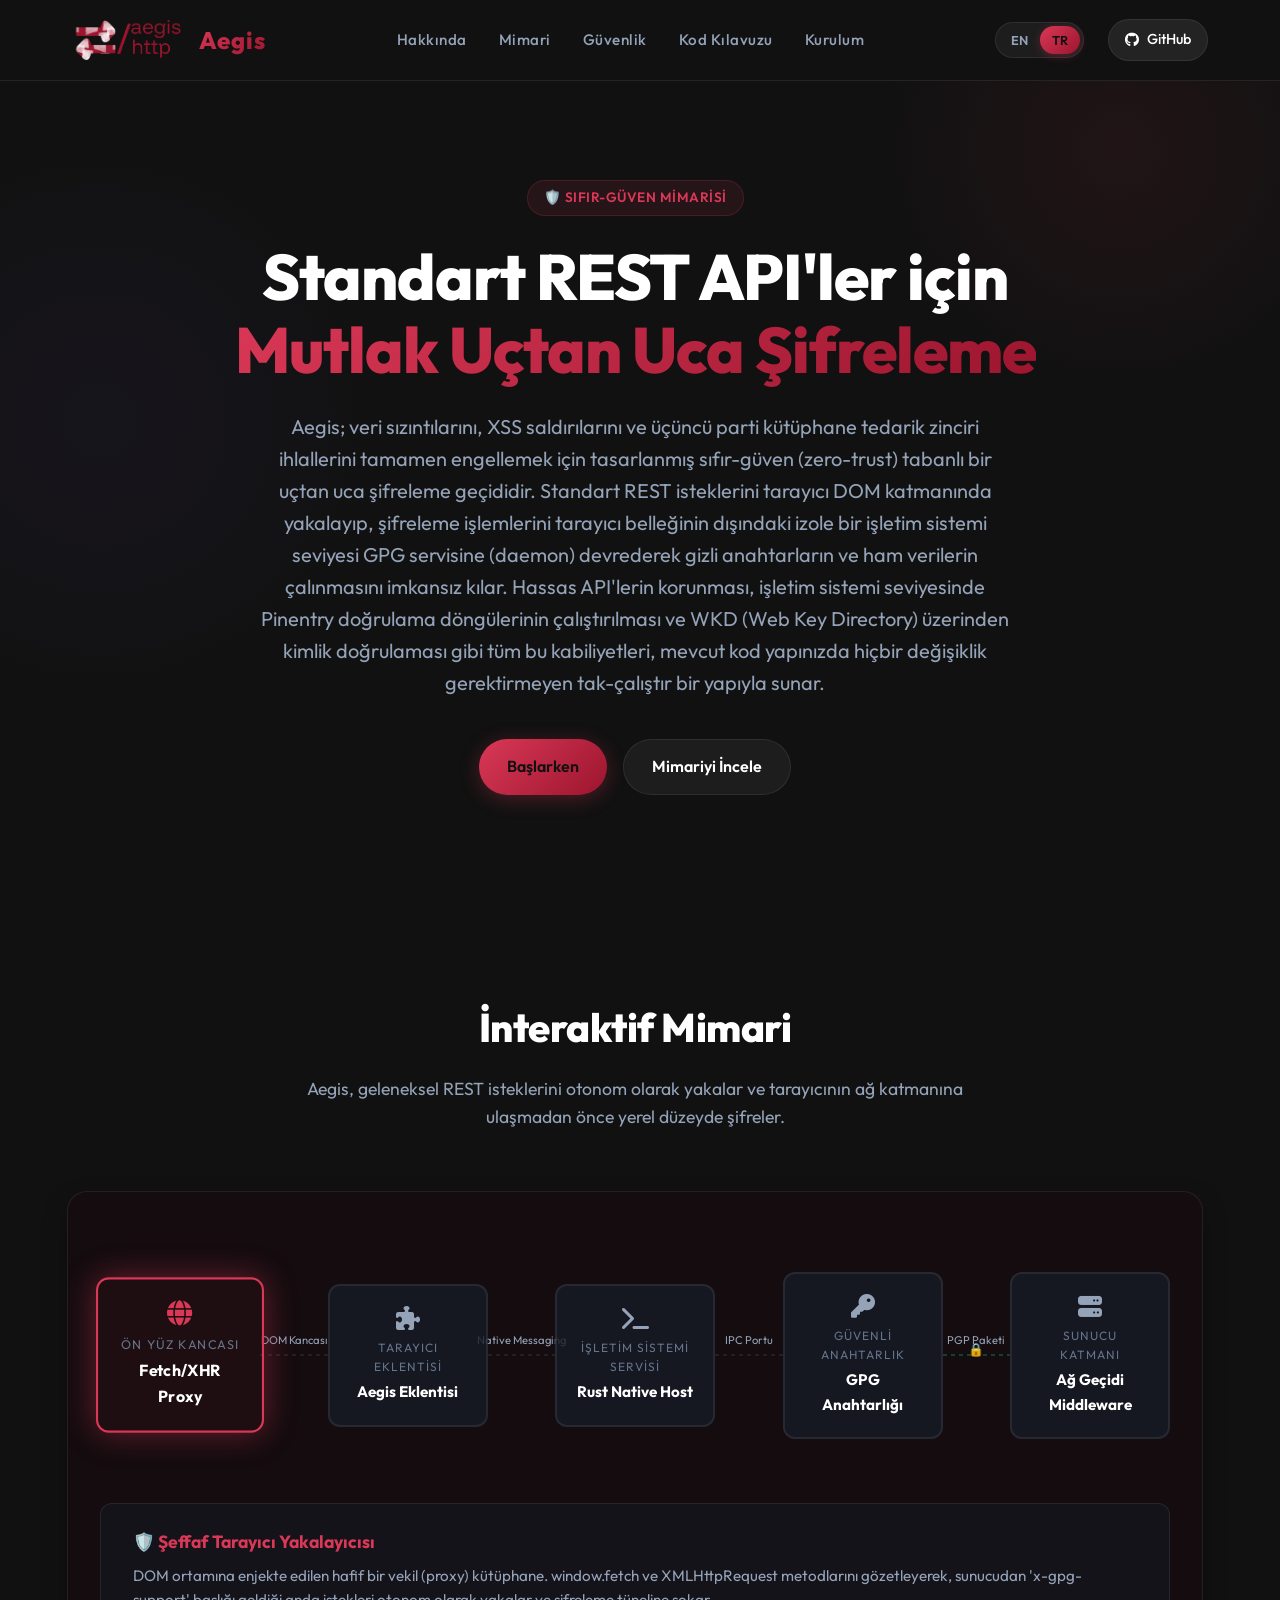
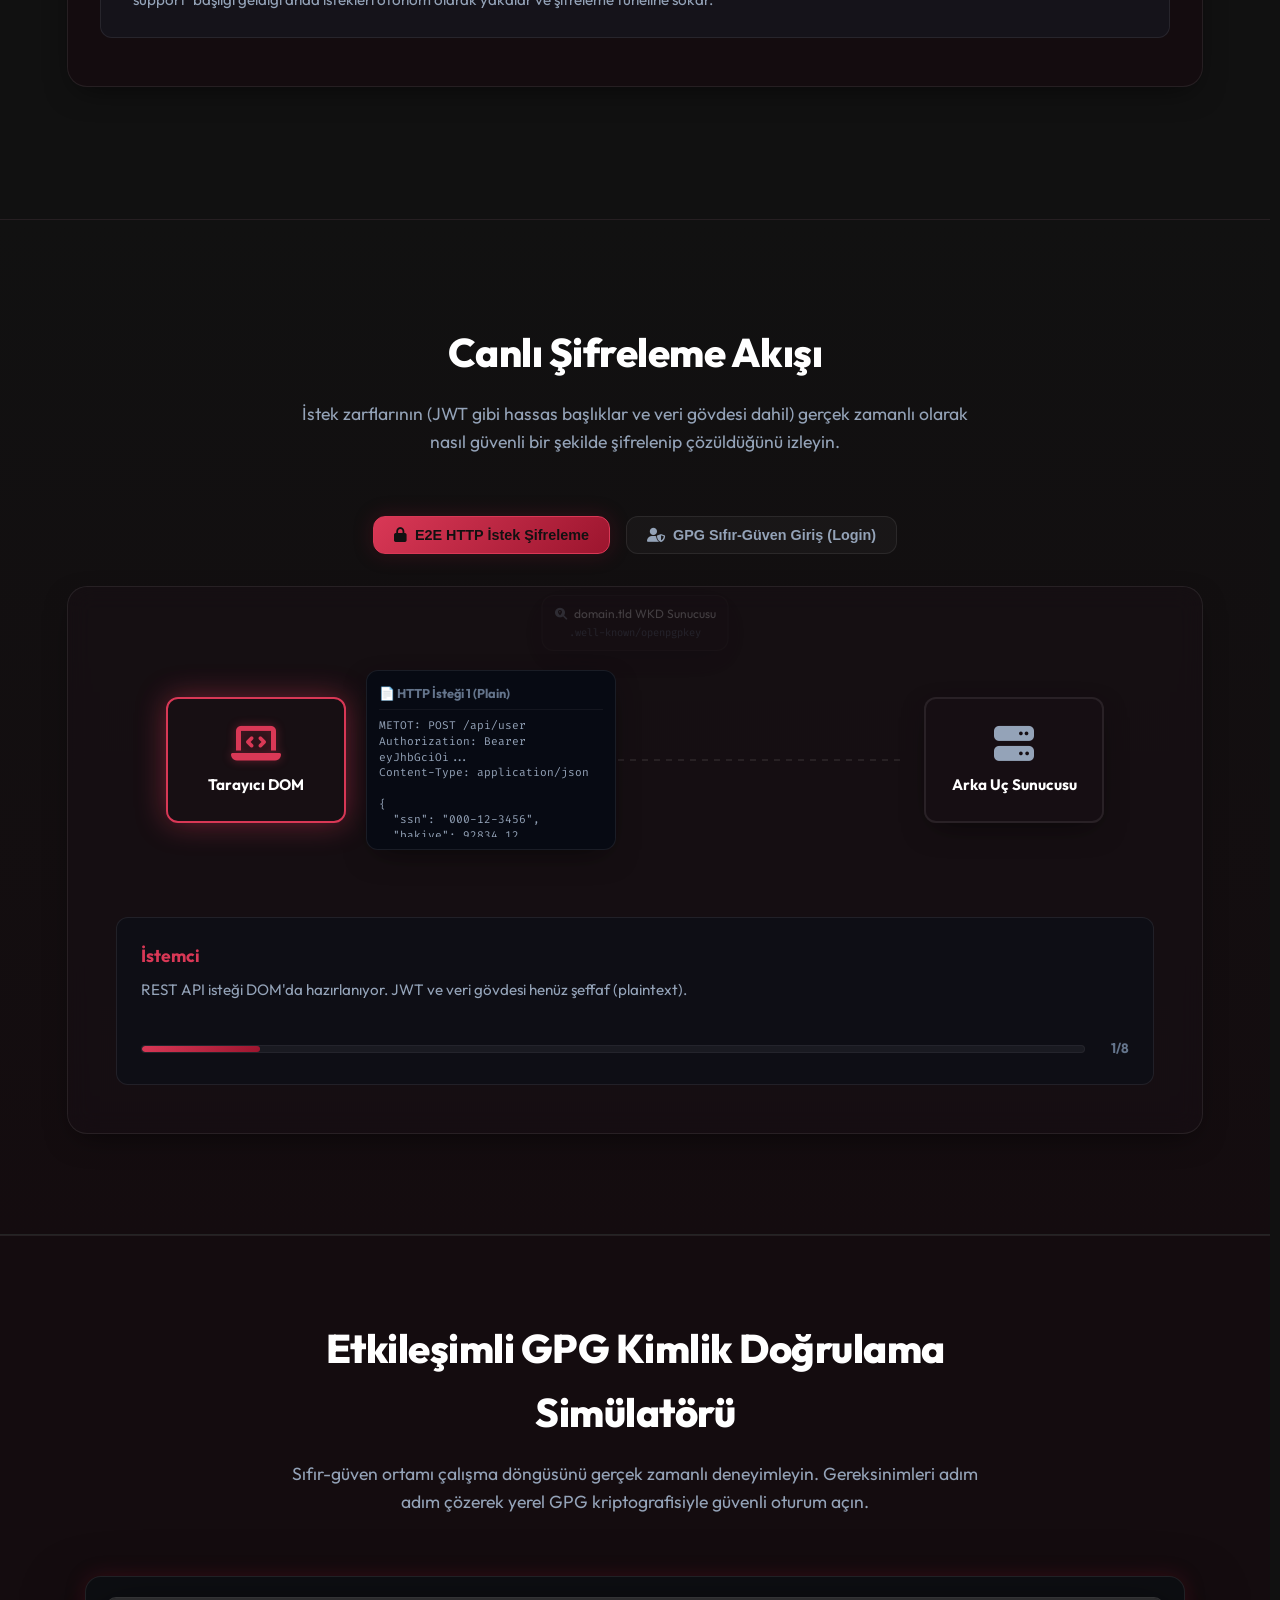
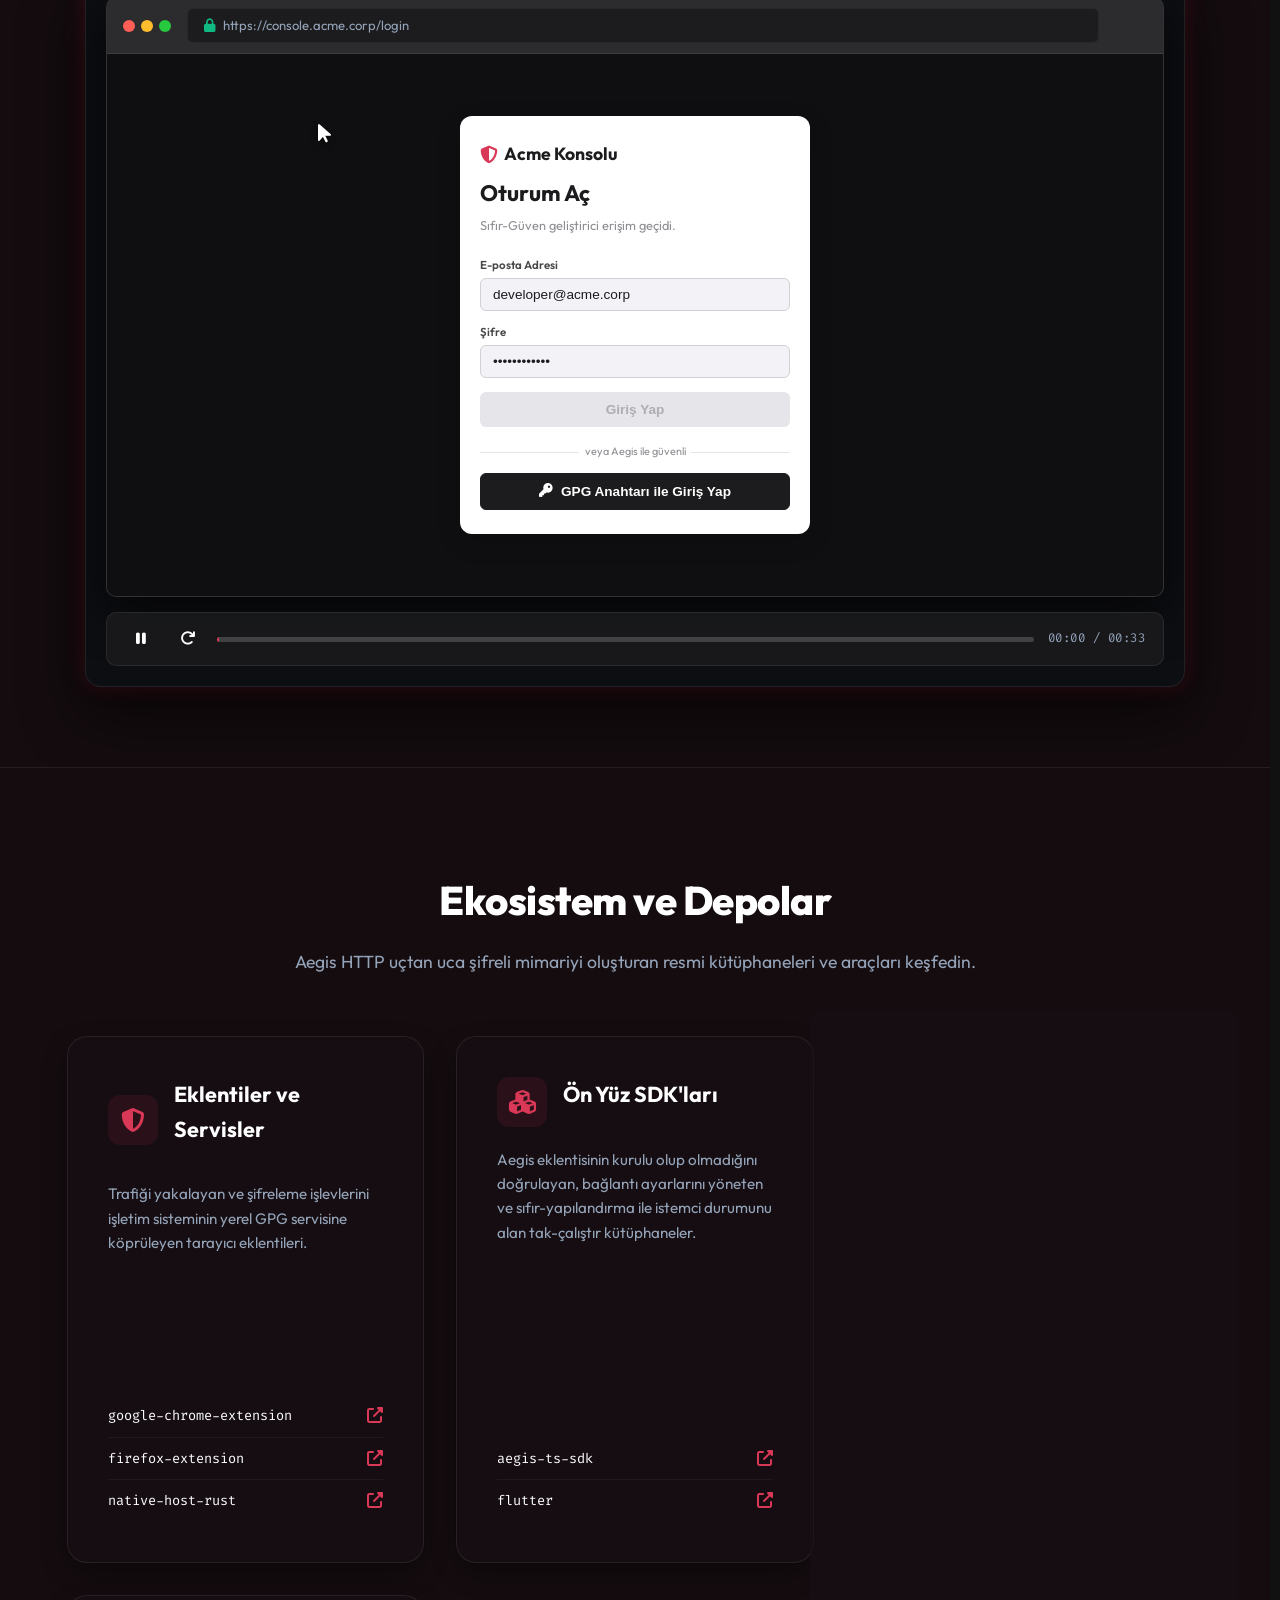
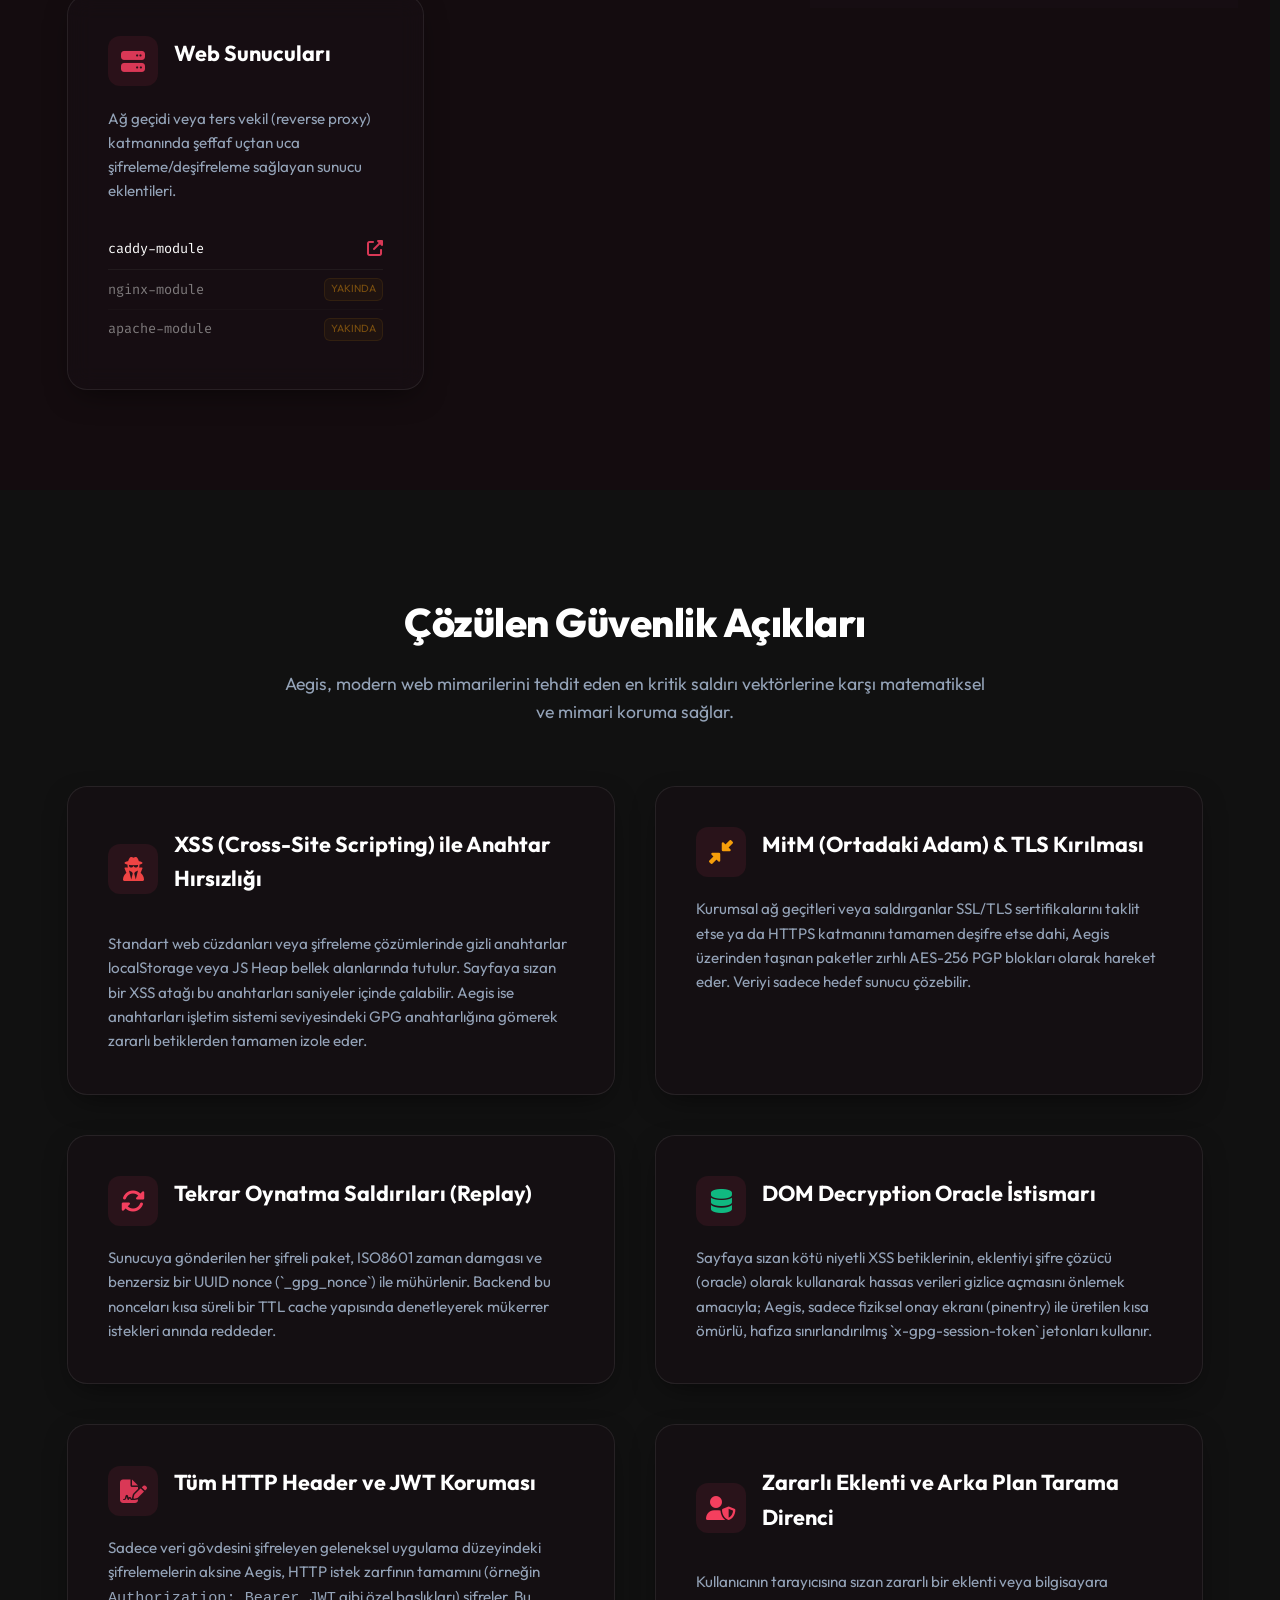
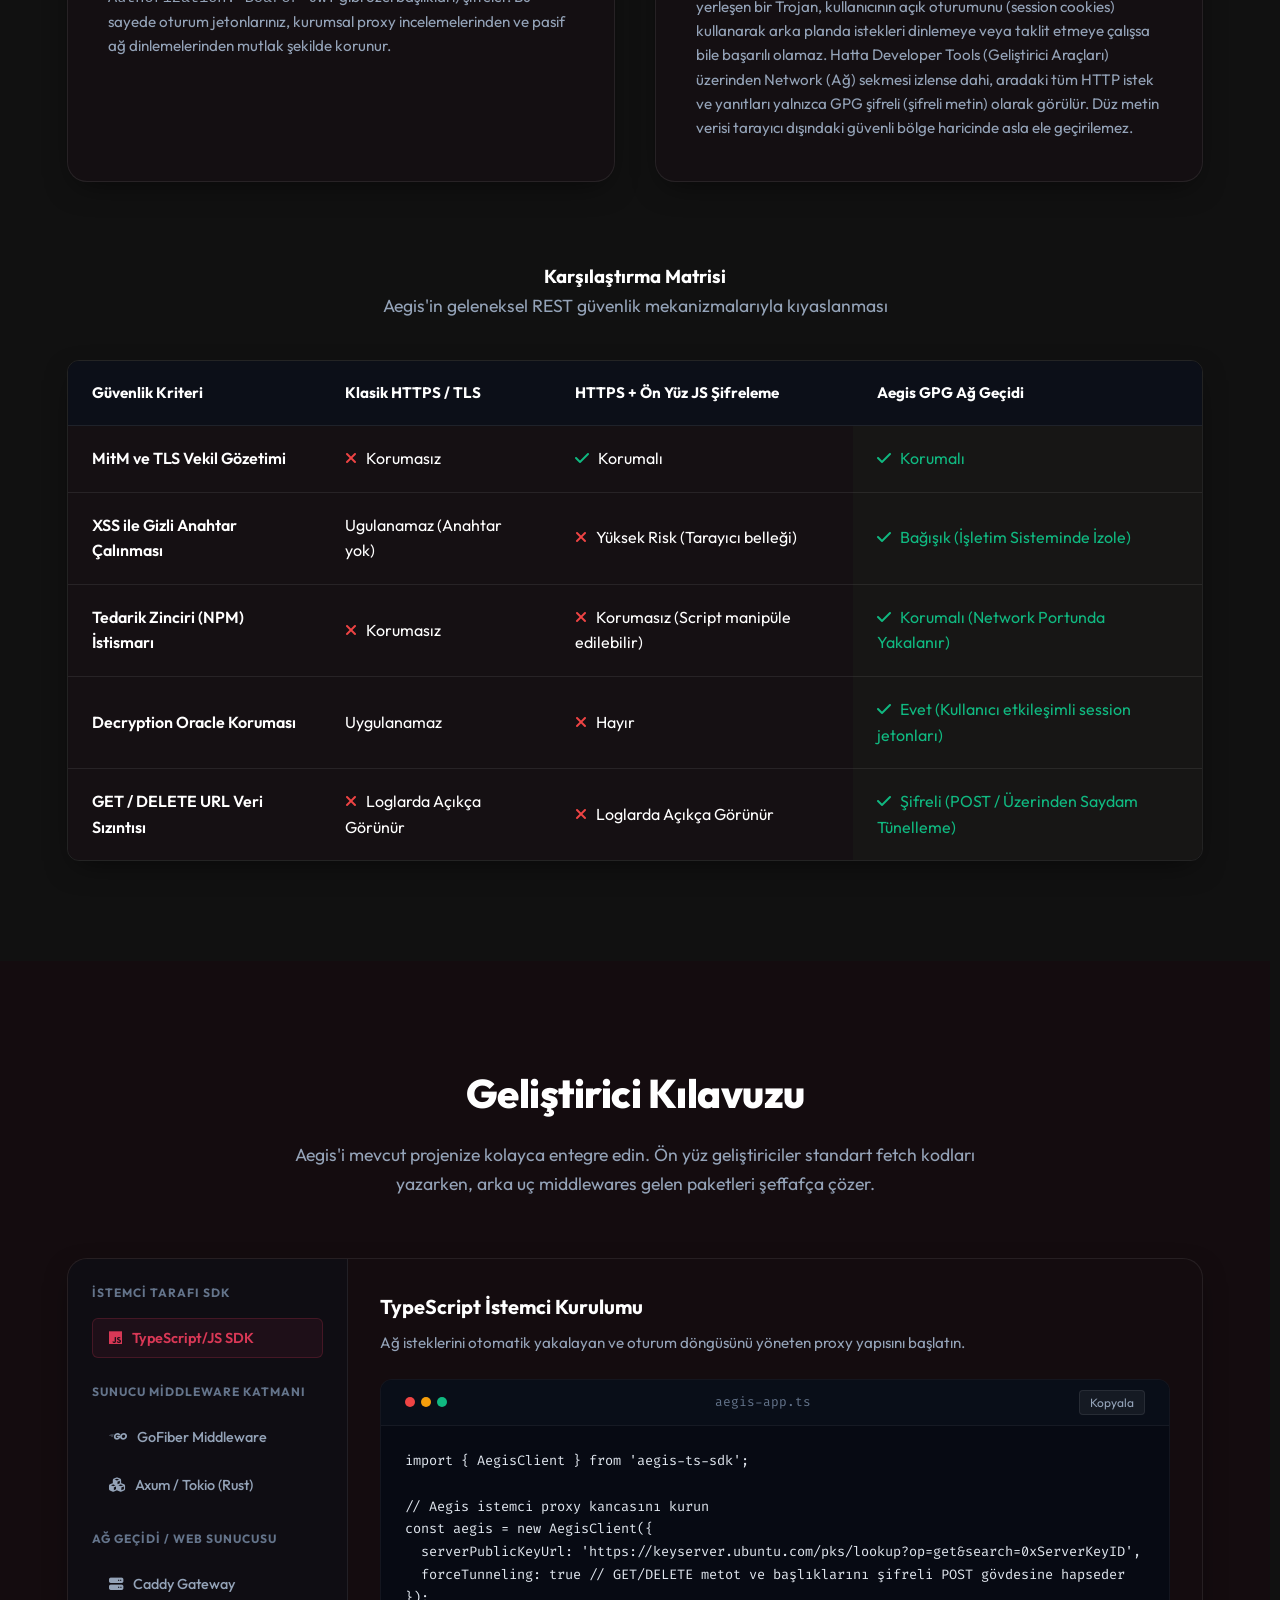
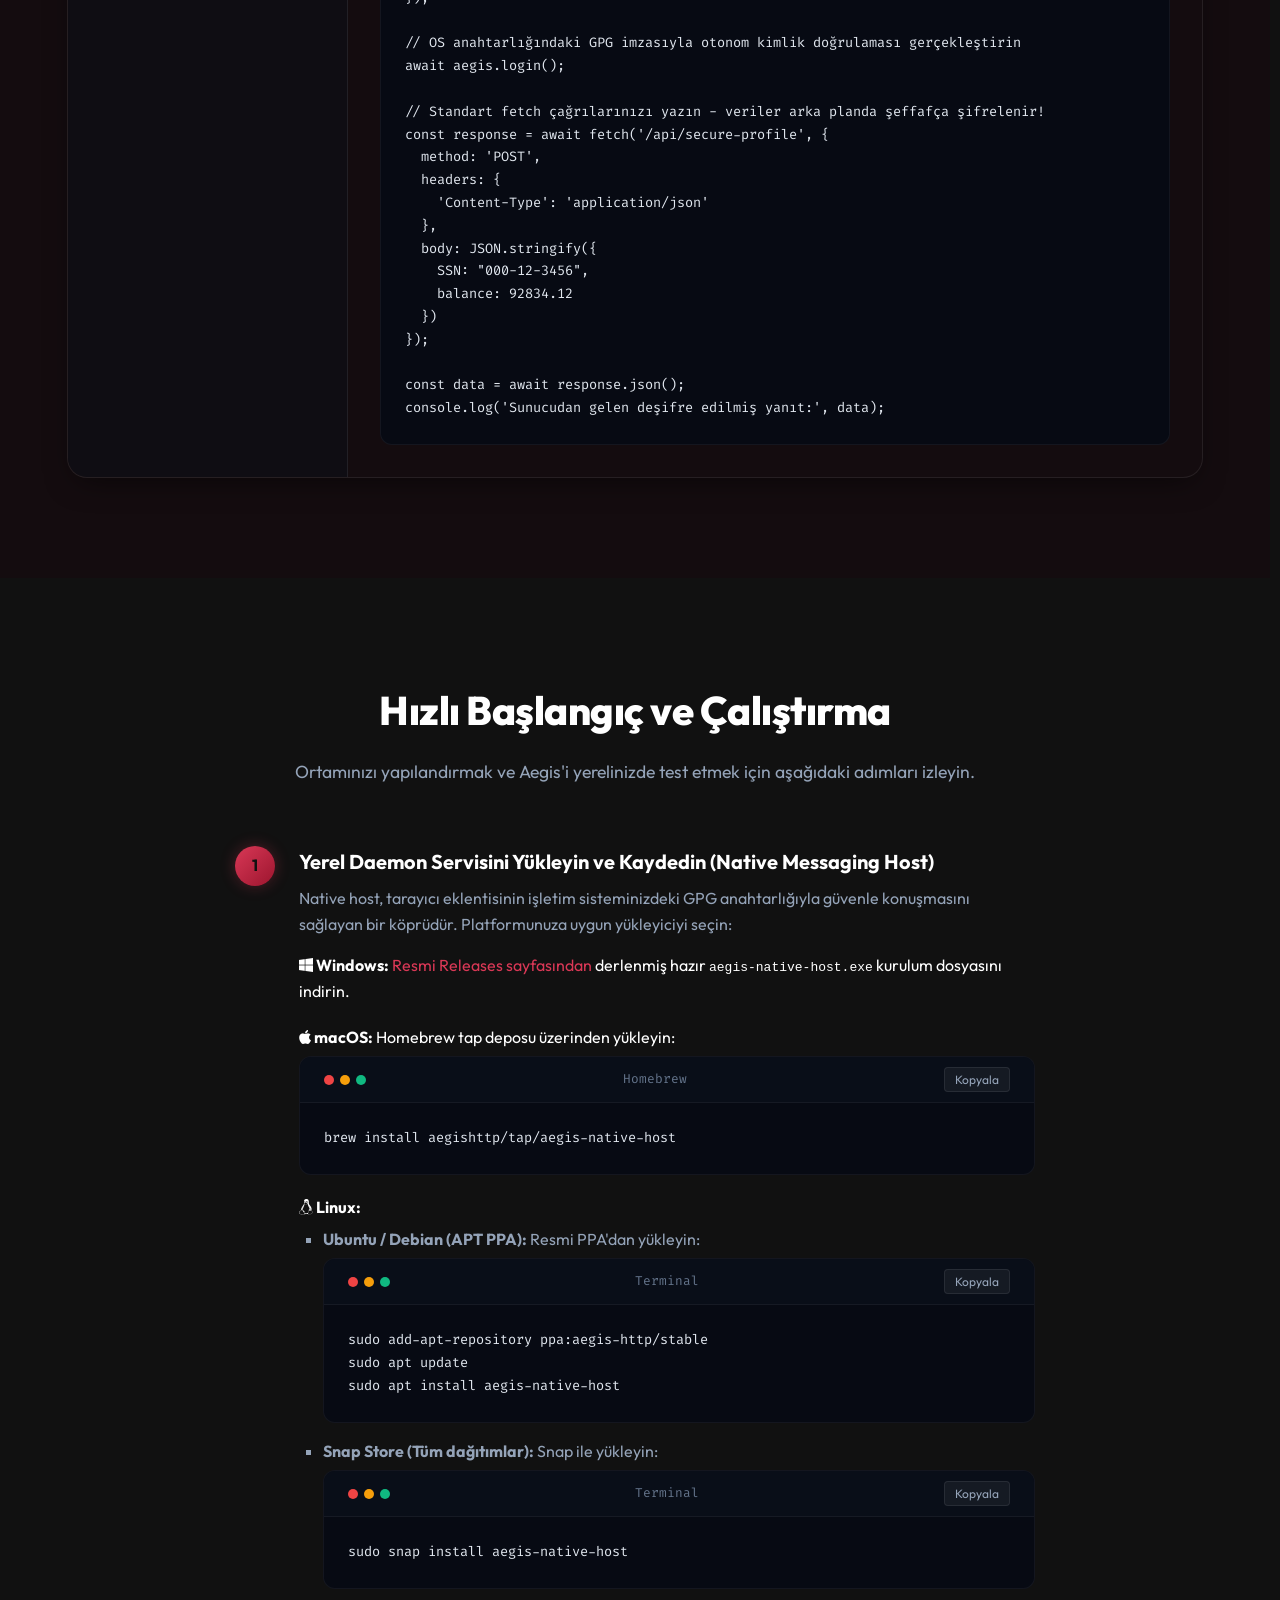
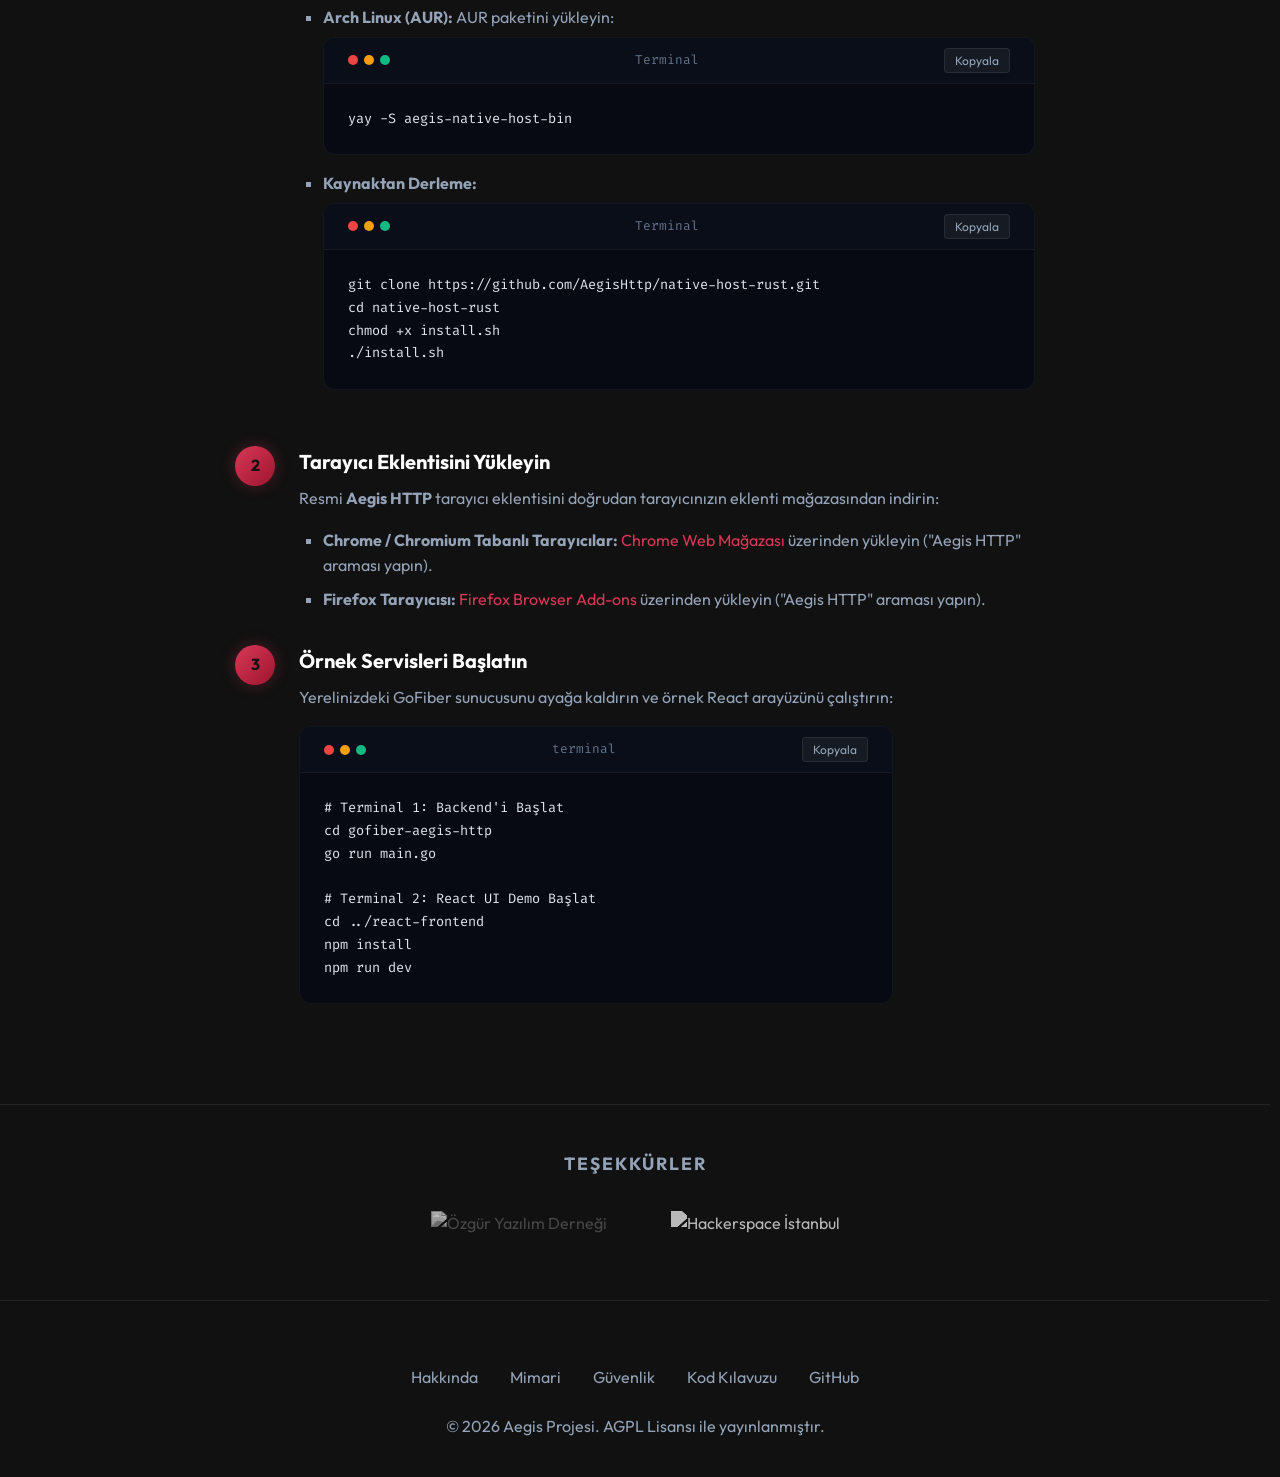
==== commit bcfabc61: "add favicon" ====
--- a/tr.html
+++ b/tr.html
@@ -6,7 +6,8 @@
   <title>Aegis - Otonom Uçtan Uca Şifreli Sıfır-Güven HTTP Ağ Geçidi</title>
   <meta name="description" content="Aegis Http, tarayıcı ile backend arasında standart GPG kullanarak otonom, Uçtan Uca Şifreli (E2E) Sıfır-Güven iletişimi sağlayan bir ağ geçidi mimarisidir.">
   
-  <!-- Stylesheets -->
+  <!-- Stylesheets & Favicon -->
+  <link rel="icon" type="image/png" href="favicon.png">
   <link rel="stylesheet" href="https://cdnjs.cloudflare.com/ajax/libs/font-awesome/6.4.0/css/all.min.css">
   <link rel="stylesheet" href="https://cdnjs.cloudflare.com/ajax/libs/prism/1.29.0/themes/prism-okaidia.min.css">
   <link rel="stylesheet" href="assets/style.css">
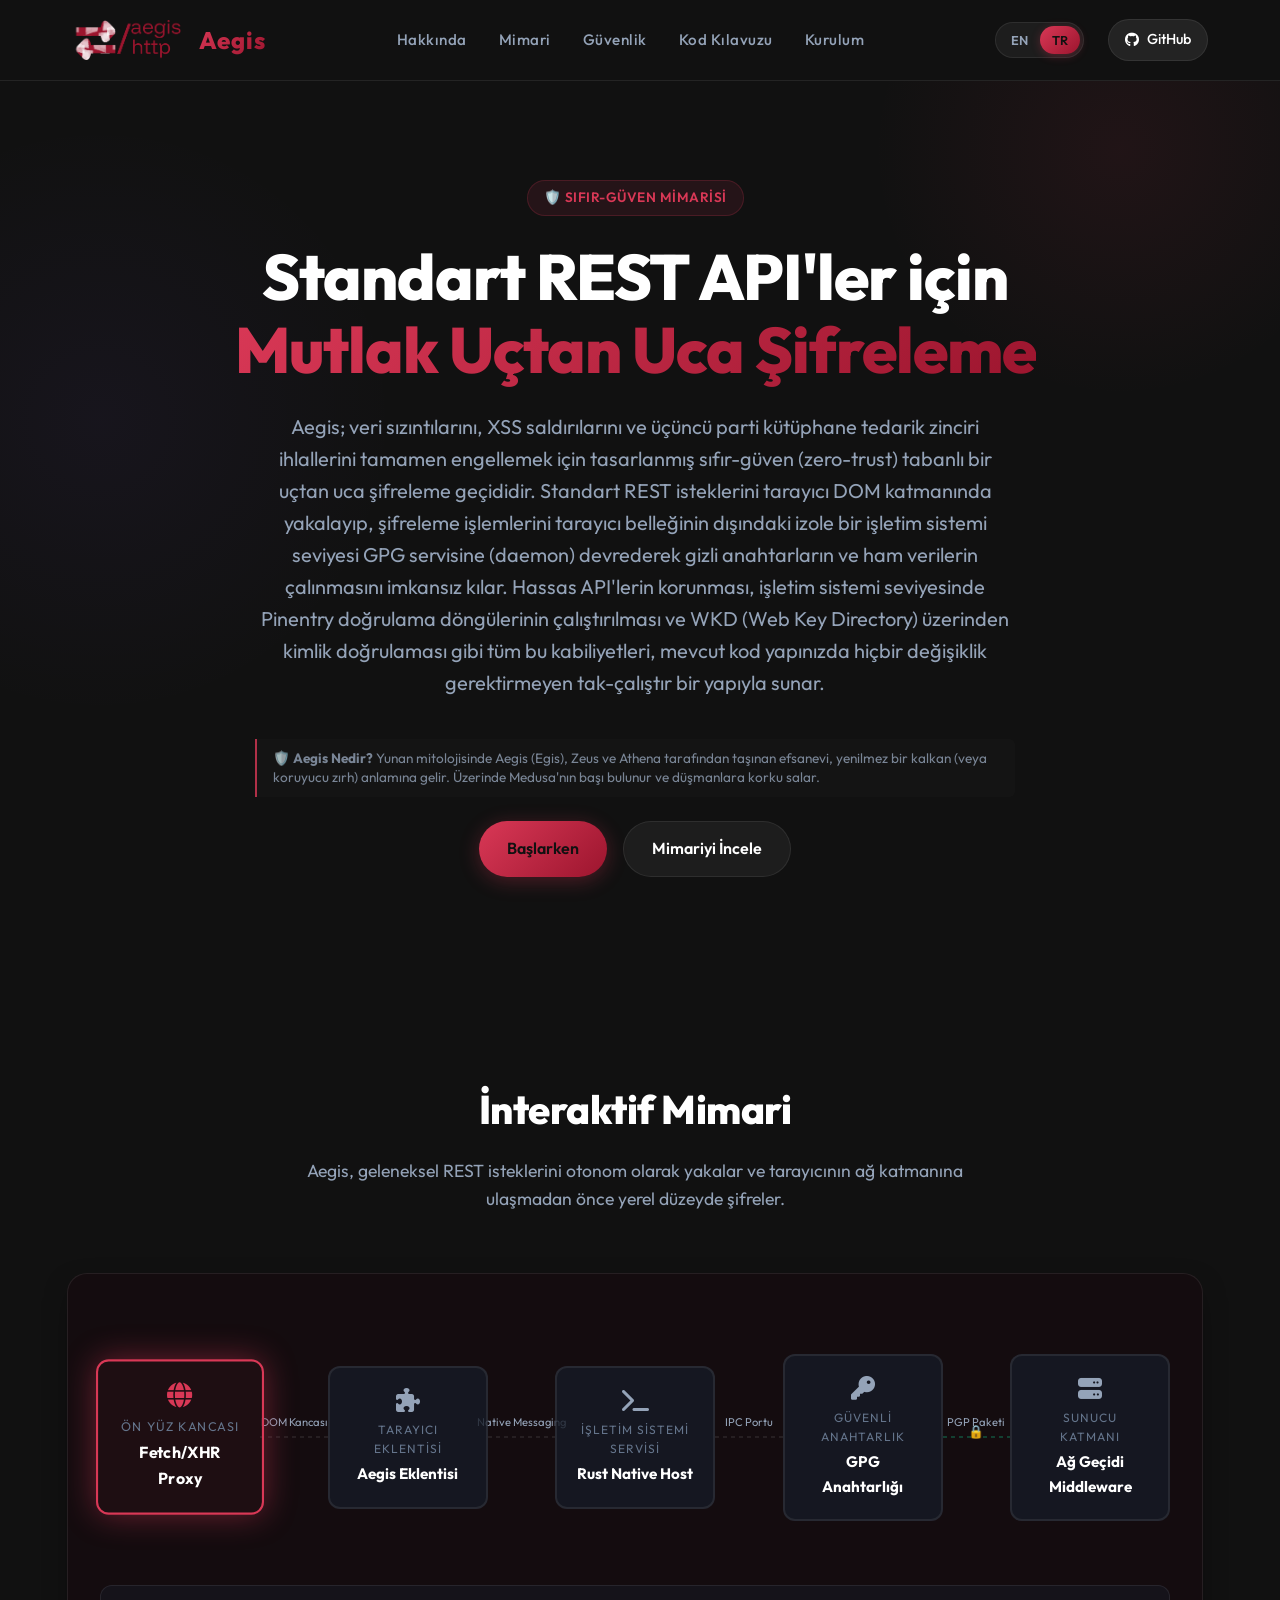
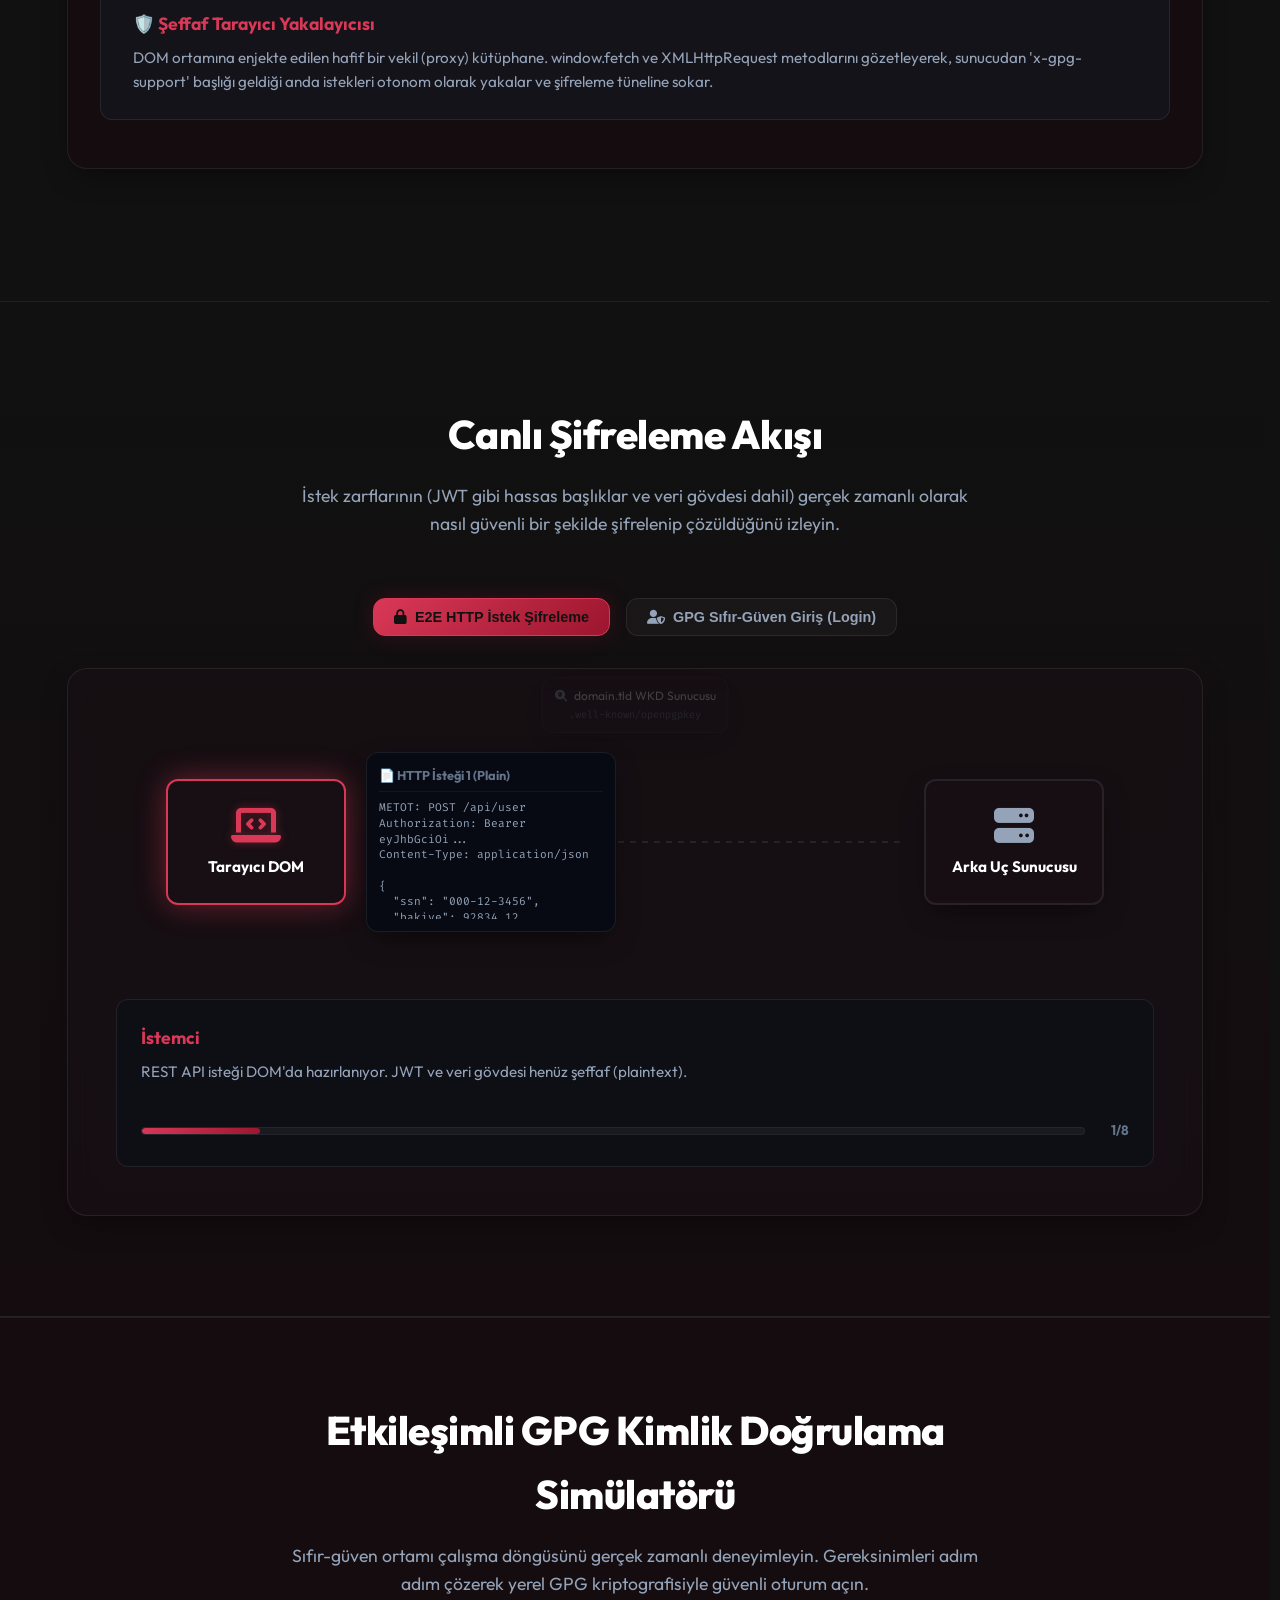
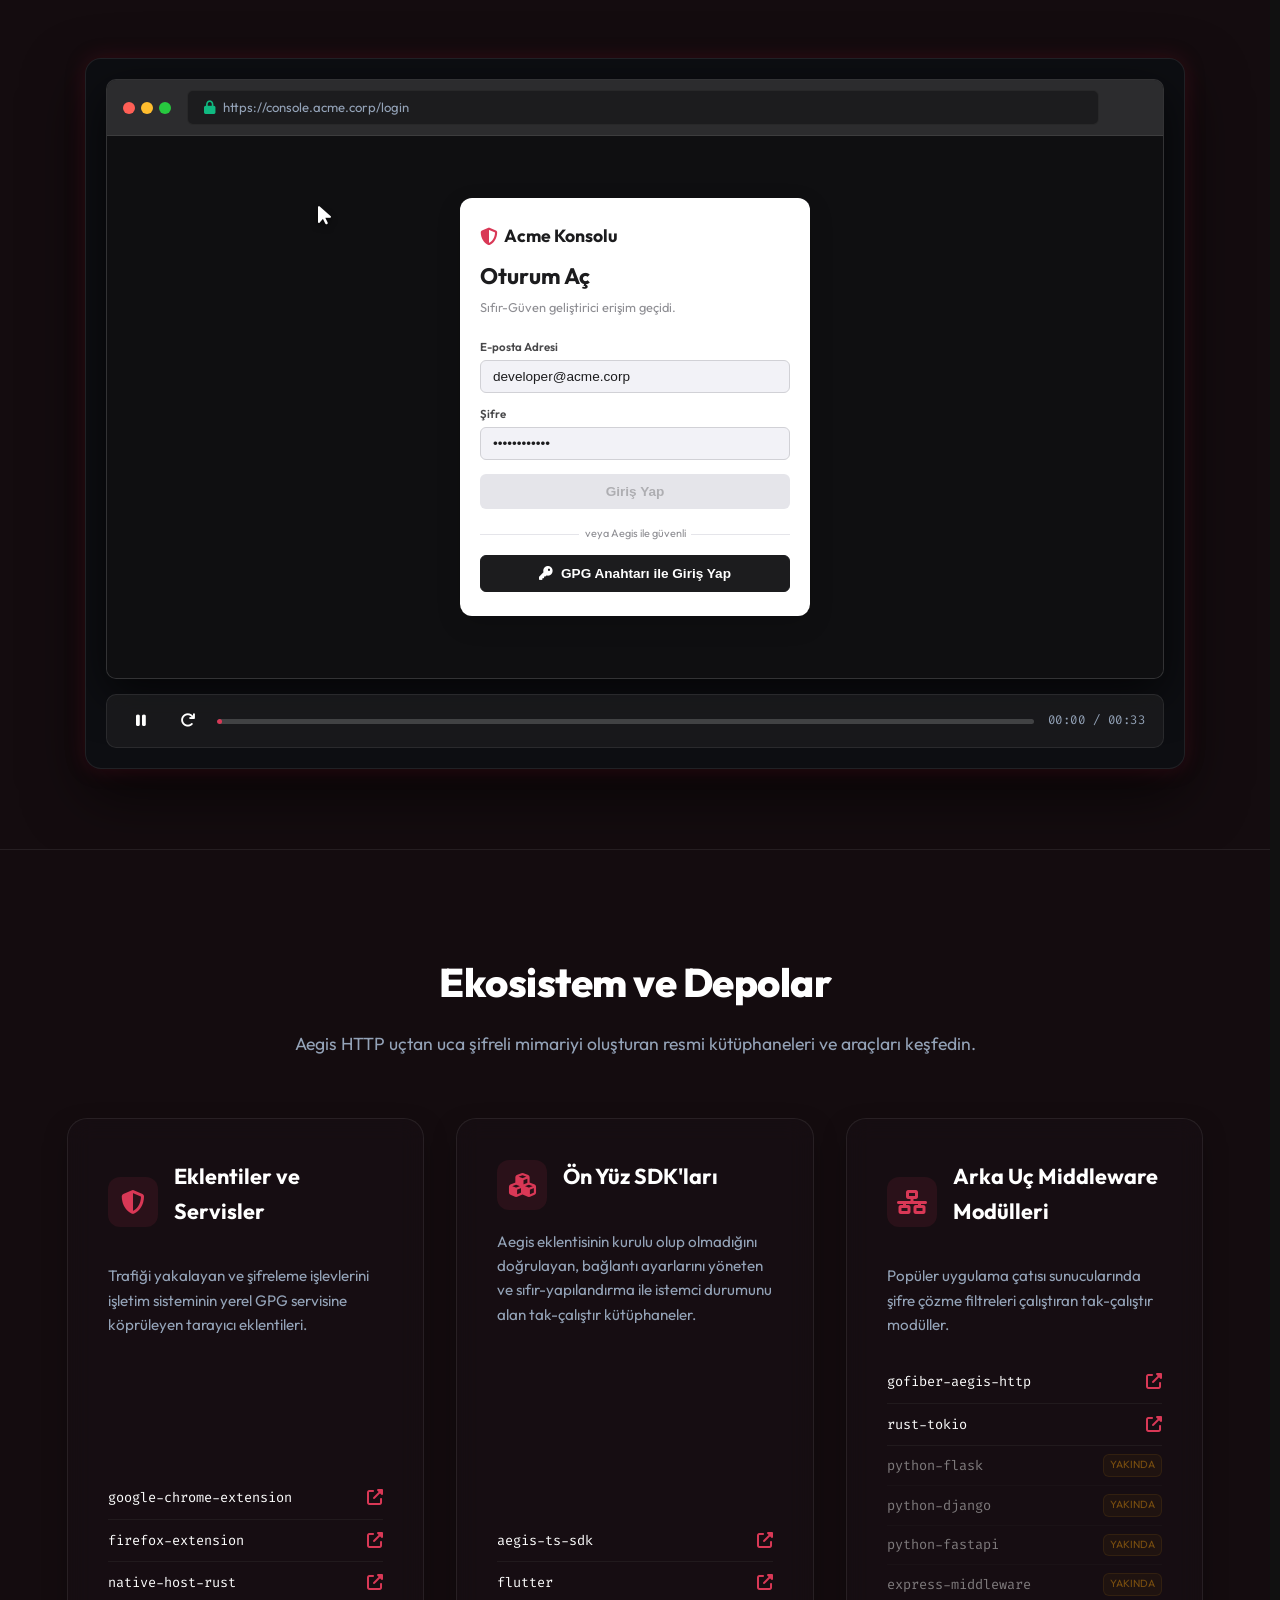
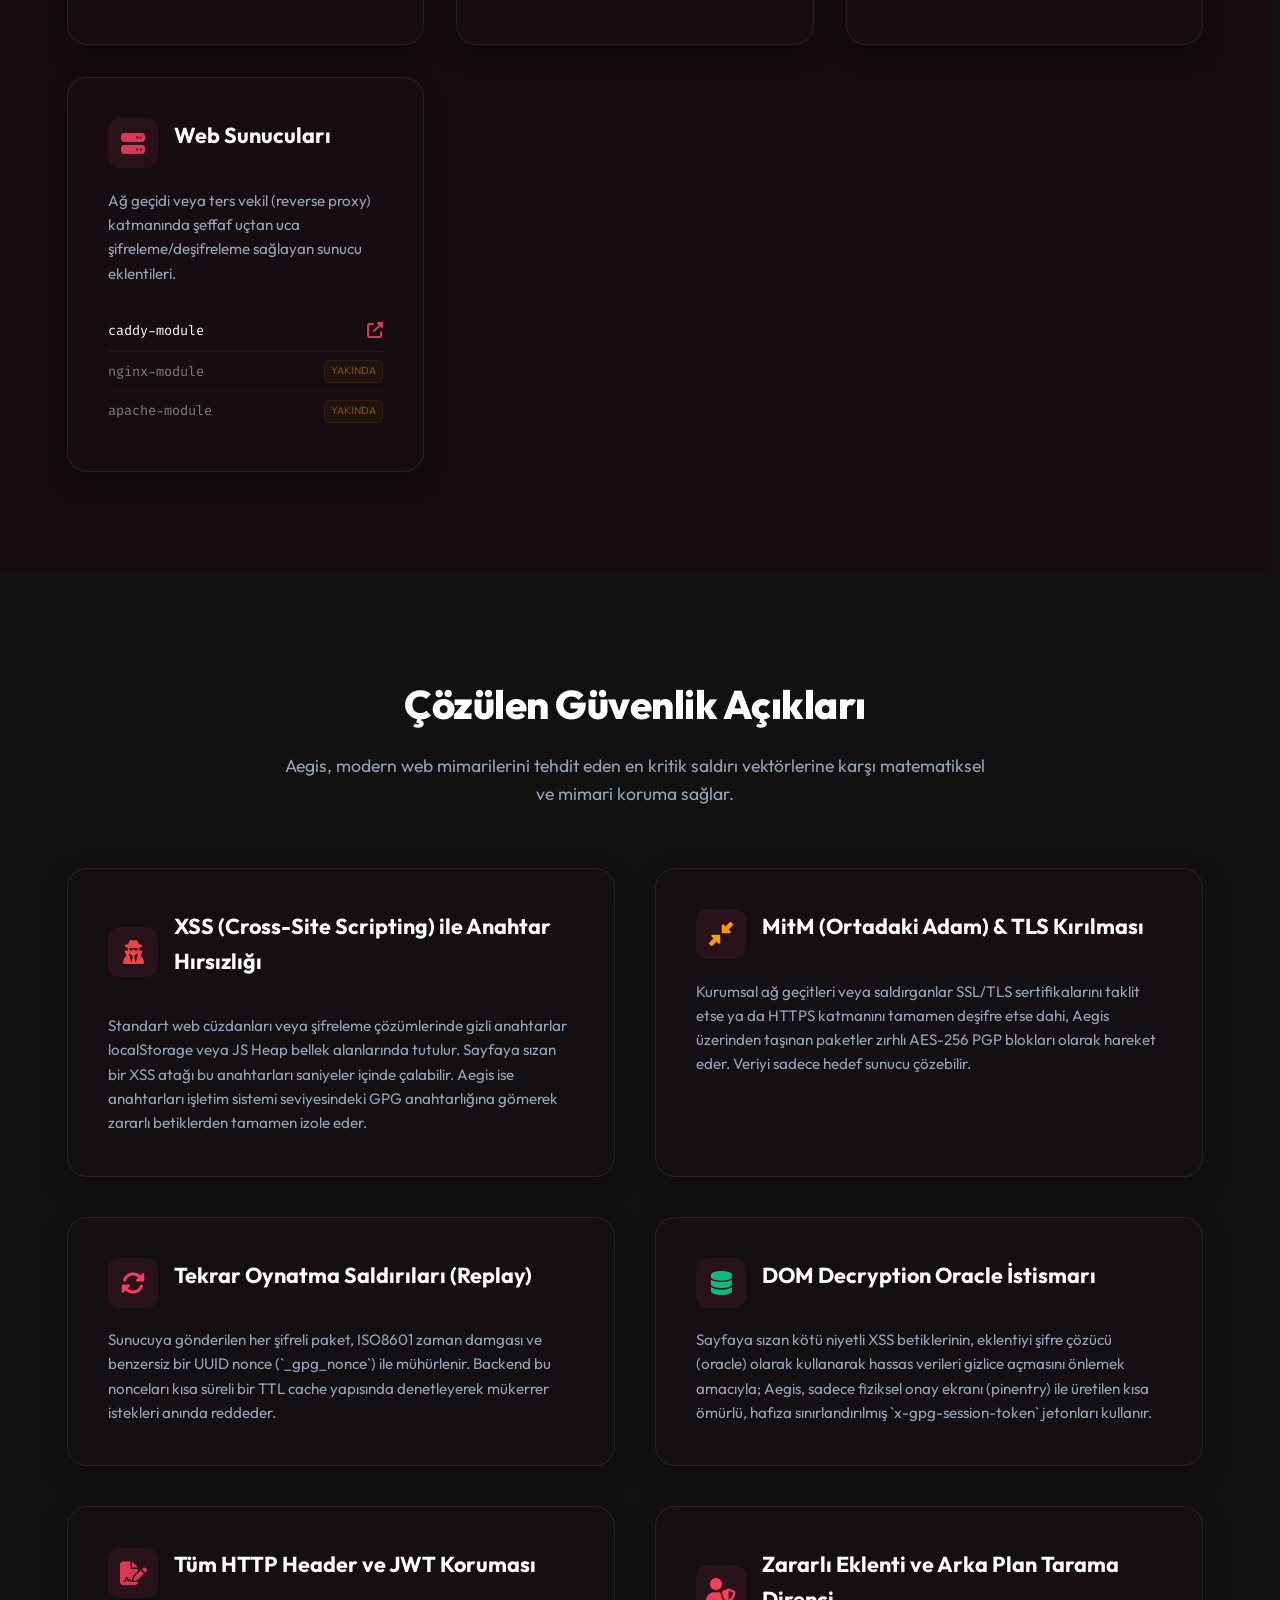
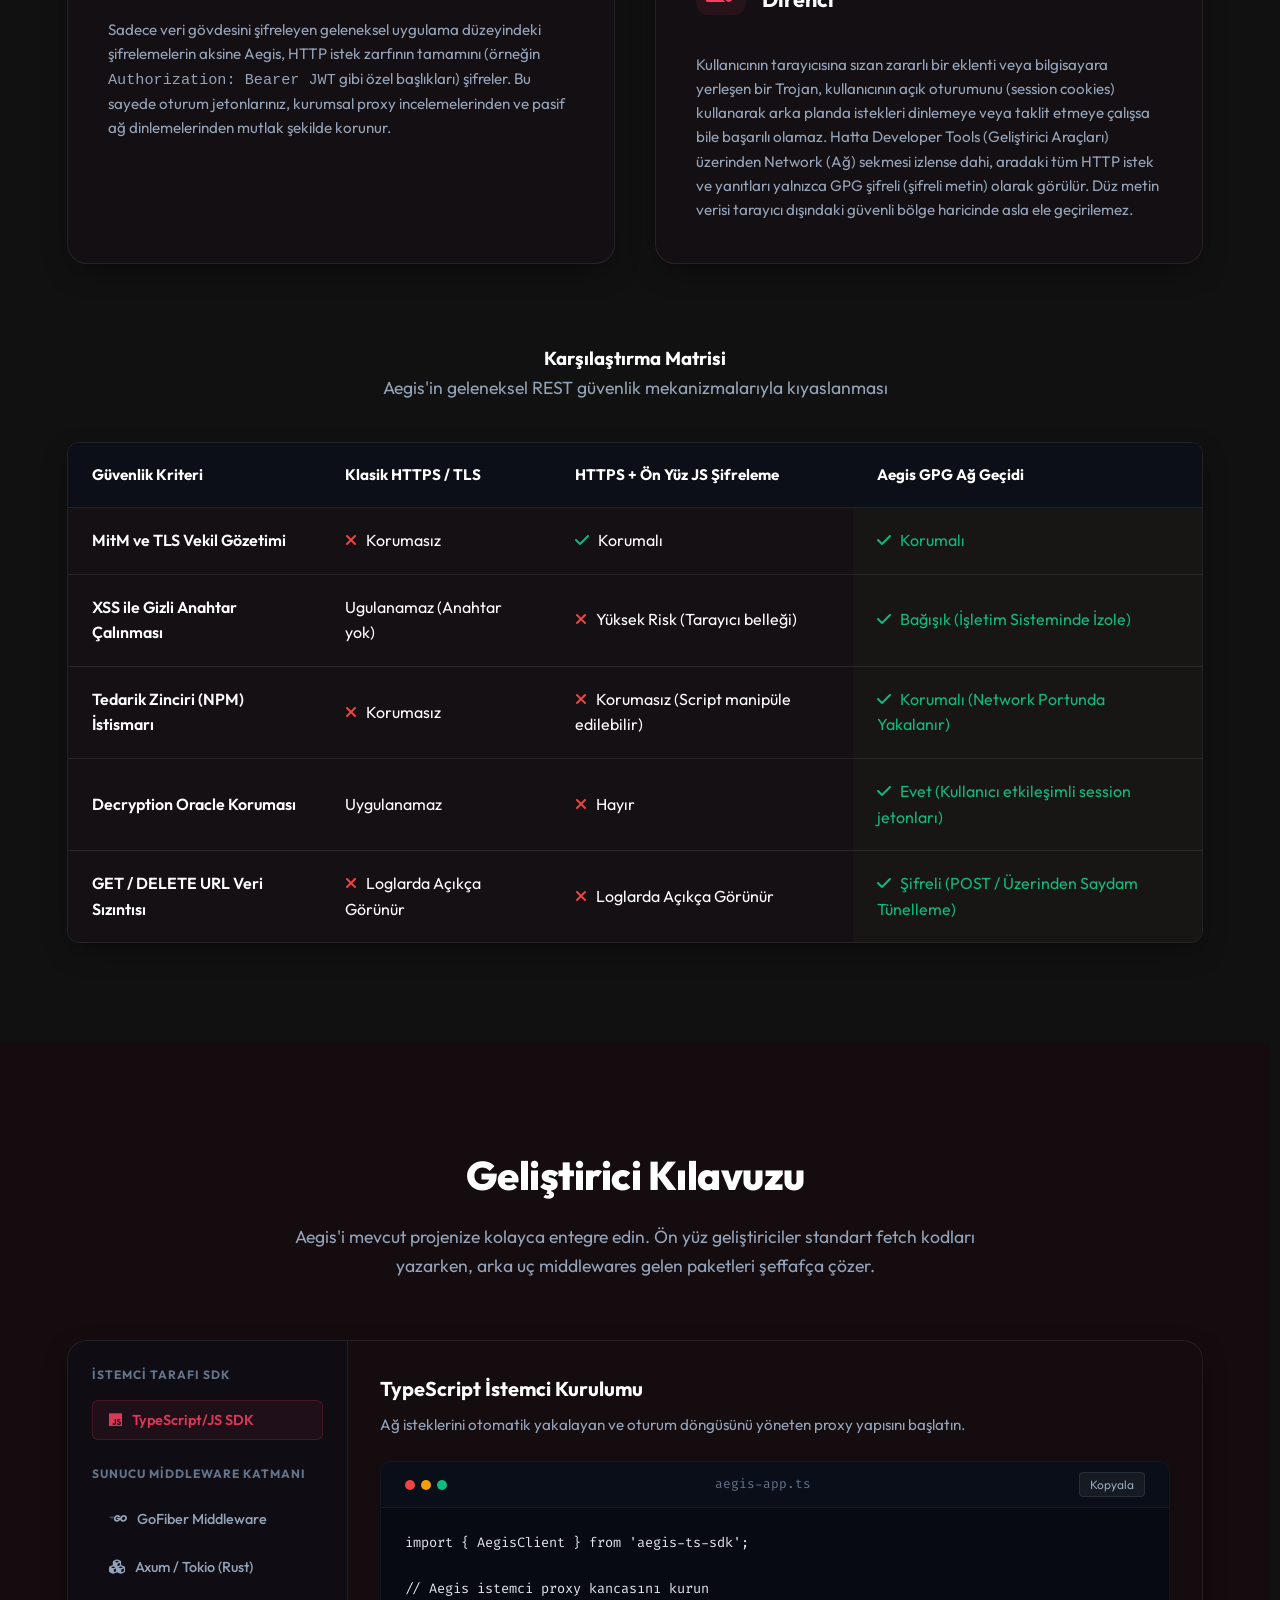
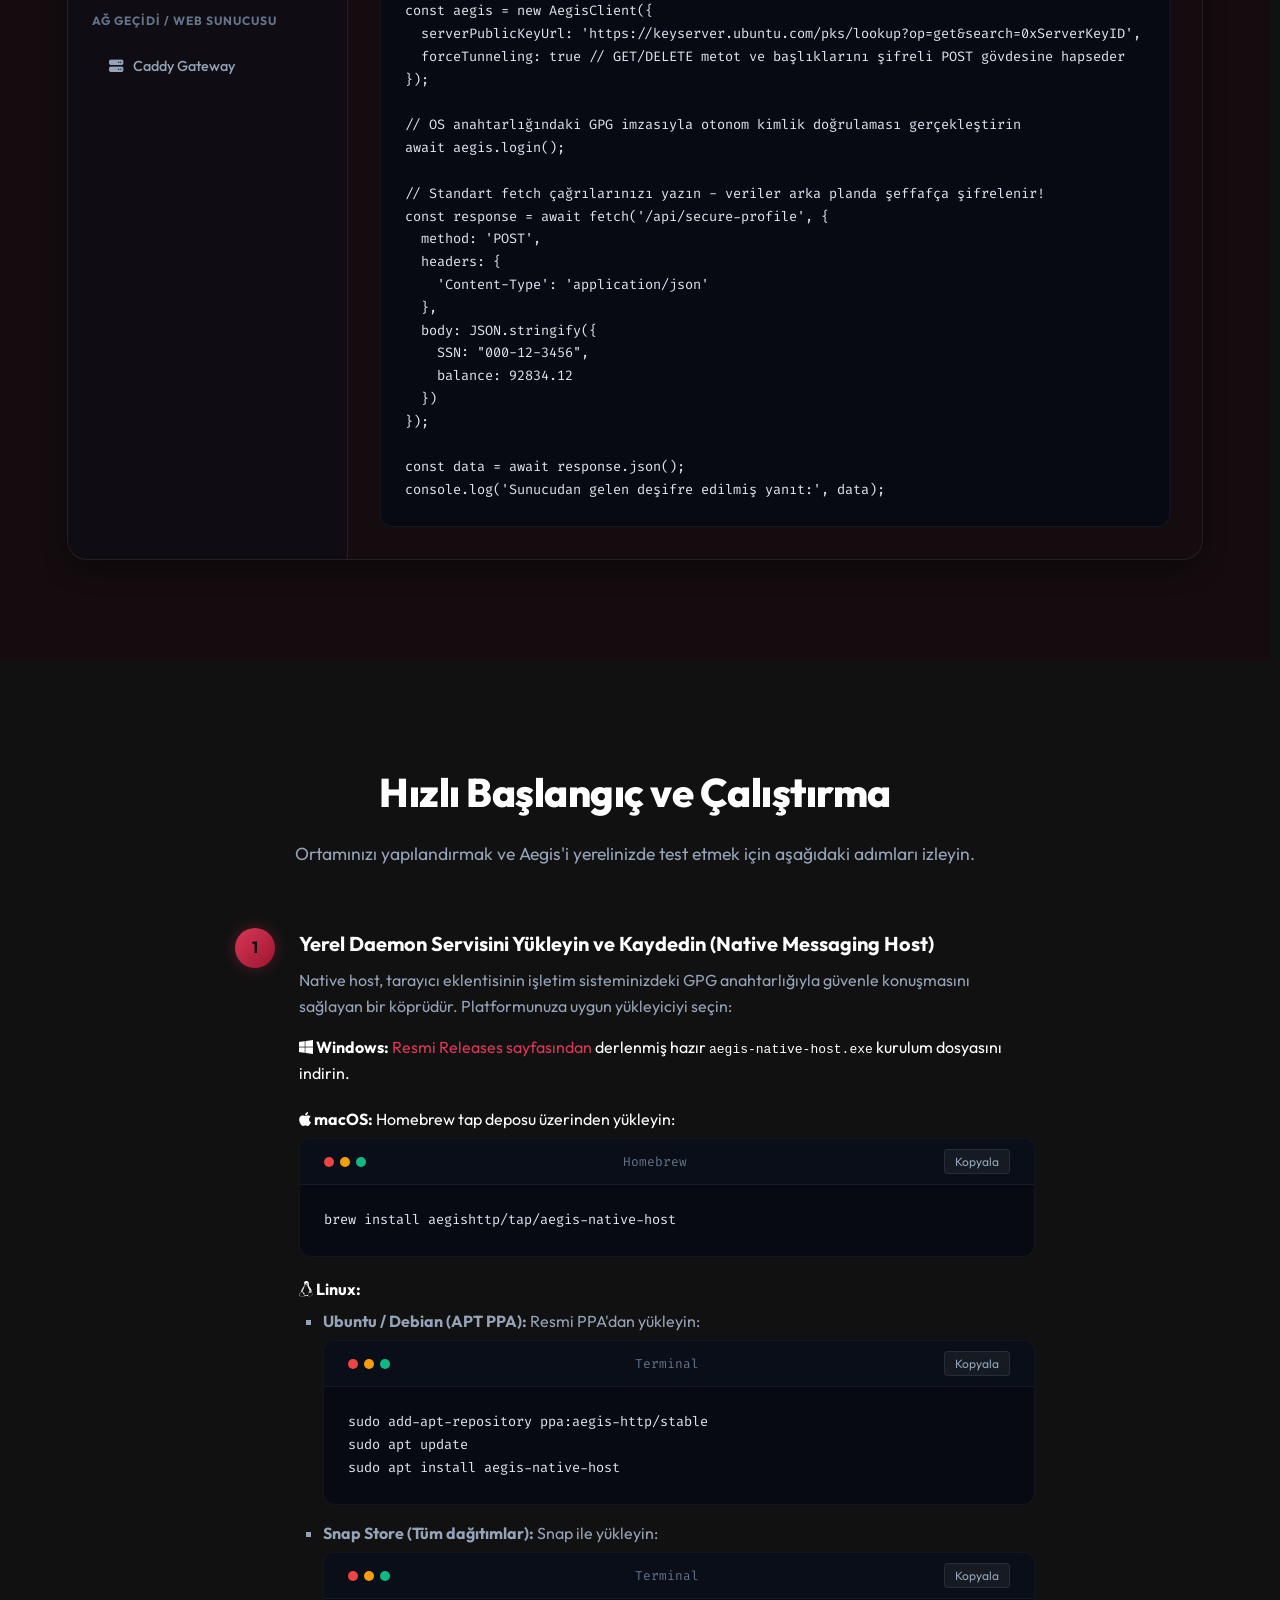
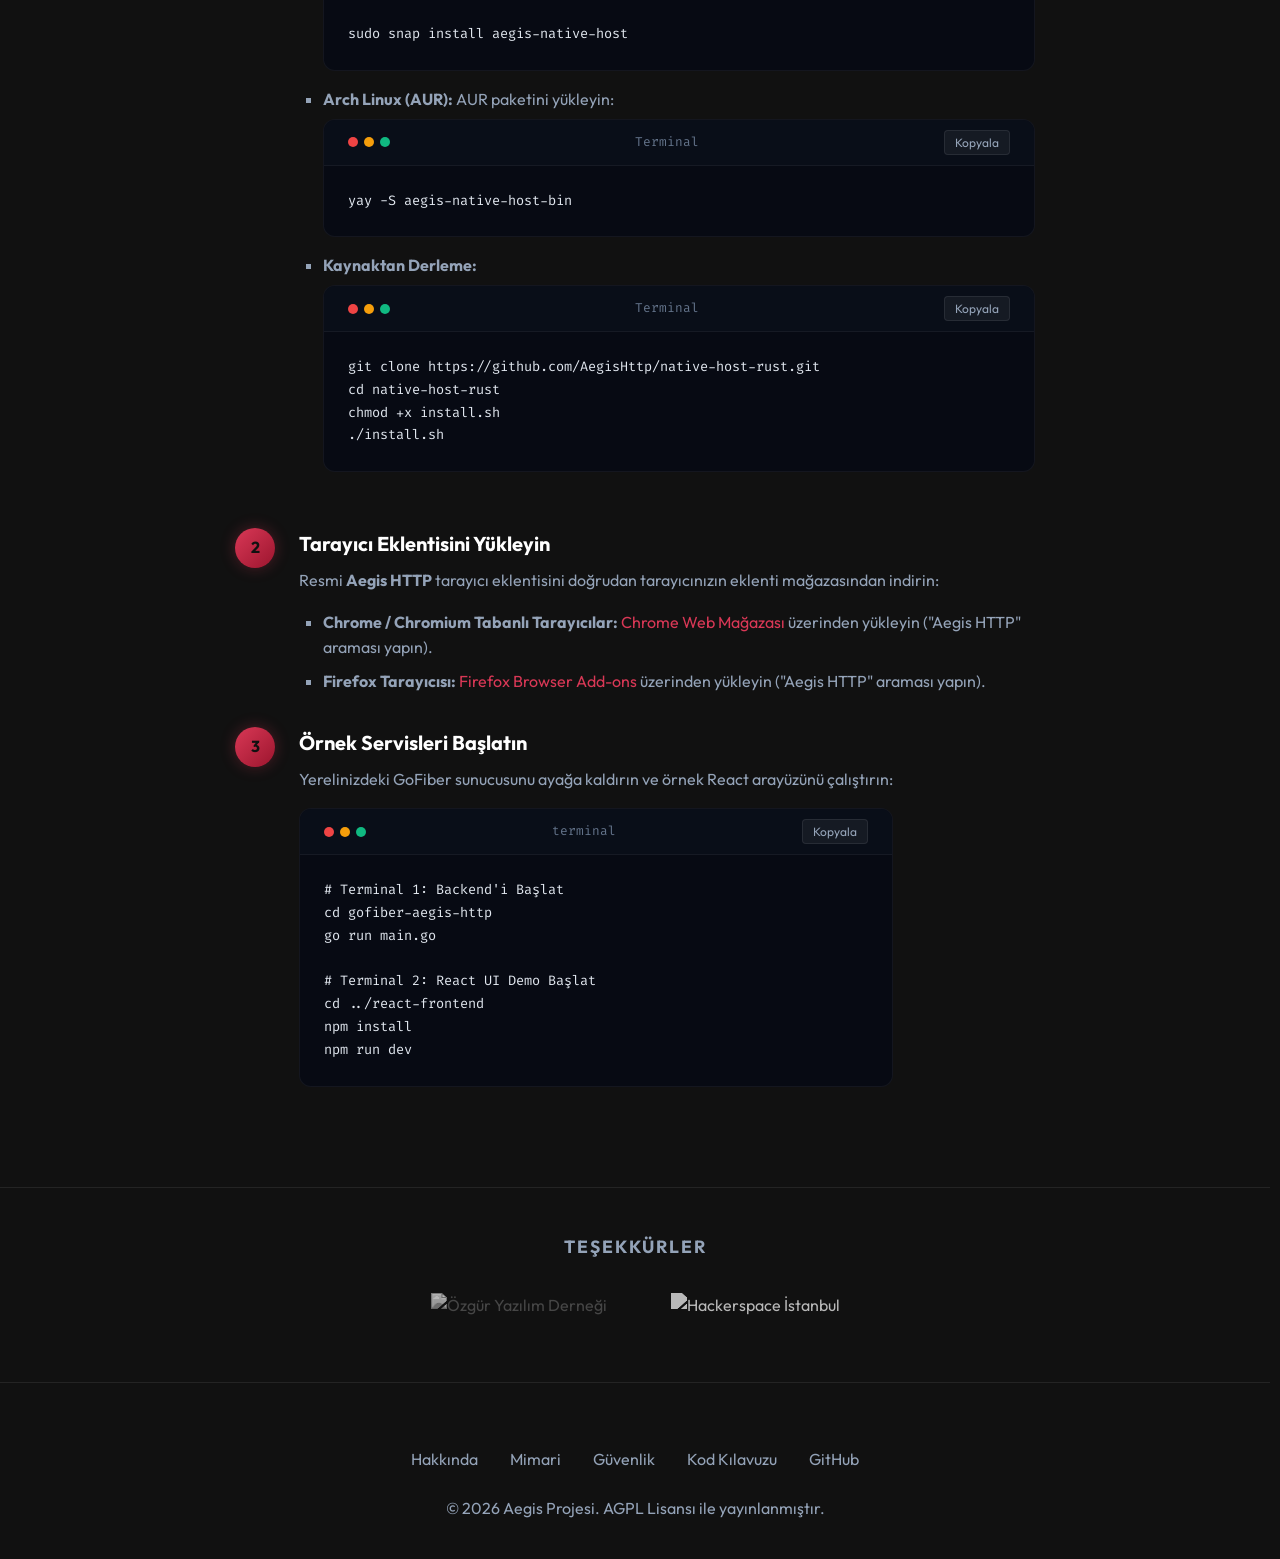
==== commit c9b19a64: "add aegis mean" ====
--- a/tr.html
+++ b/tr.html
@@ -55,6 +55,9 @@
       <p class="hero-desc">
         Aegis; veri sızıntılarını, XSS saldırılarını ve üçüncü parti kütüphane tedarik zinciri ihlallerini tamamen engellemek için tasarlanmış sıfır-güven (zero-trust) tabanlı bir uçtan uca şifreleme geçididir. Standart REST isteklerini tarayıcı DOM katmanında yakalayıp, şifreleme işlemlerini tarayıcı belleğinin dışındaki izole bir işletim sistemi seviyesi GPG servisine (daemon) devrederek gizli anahtarların ve ham verilerin çalınmasını imkansız kılar. Hassas API'lerin korunması, işletim sistemi seviyesinde Pinentry doğrulama döngülerinin çalıştırılması ve WKD (Web Key Directory) üzerinden kimlik doğrulaması gibi tüm bu kabiliyetleri, mevcut kod yapınızda hiçbir değişiklik gerektirmeyen tak-çalıştır bir yapıyla sunar.
       </p>
+      <div class="aegis-meaning-note" style="margin: 0.5rem auto 1.5rem; max-width: 760px; font-size: 0.85rem; color: var(--text-secondary); opacity: 0.8; line-height: 1.4; padding: 10px 16px; border-left: 2px solid var(--color-primary); background: rgba(255,255,255,0.02); border-radius: 0 6px 6px 0; text-align: left;">
+        <strong>🛡️ Aegis Nedir?</strong> Yunan mitolojisinde Aegis (Egis), Zeus ve Athena tarafından taşınan efsanevi, yenilmez bir kalkan (veya koruyucu zırh) anlamına gelir. Üzerinde Medusa'nın başı bulunur ve düşmanlara korku salar.
+      </div>
       <div class="cta-group">
         <a href="#get-started" class="btn btn-primary">Başlarken</a>
         <a href="#architecture" class="btn btn-secondary">Mimariyi İncele</a>
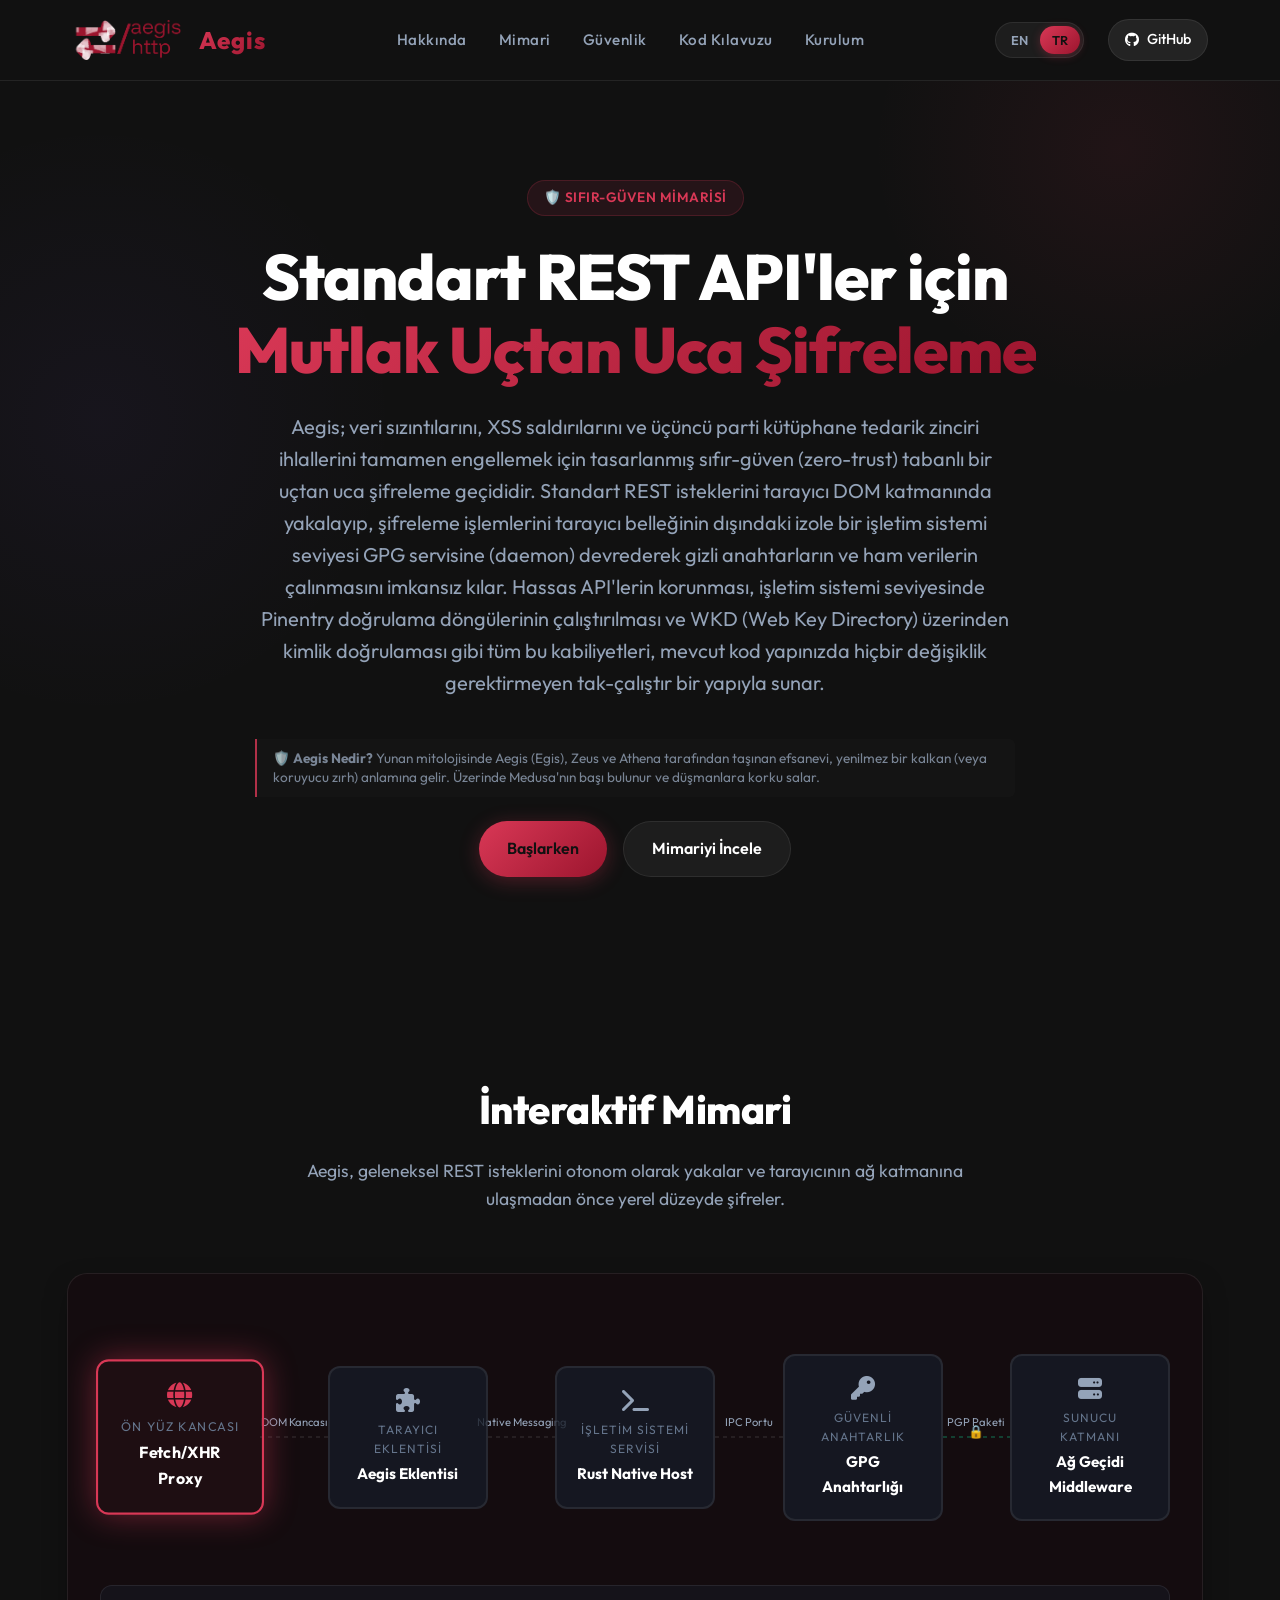
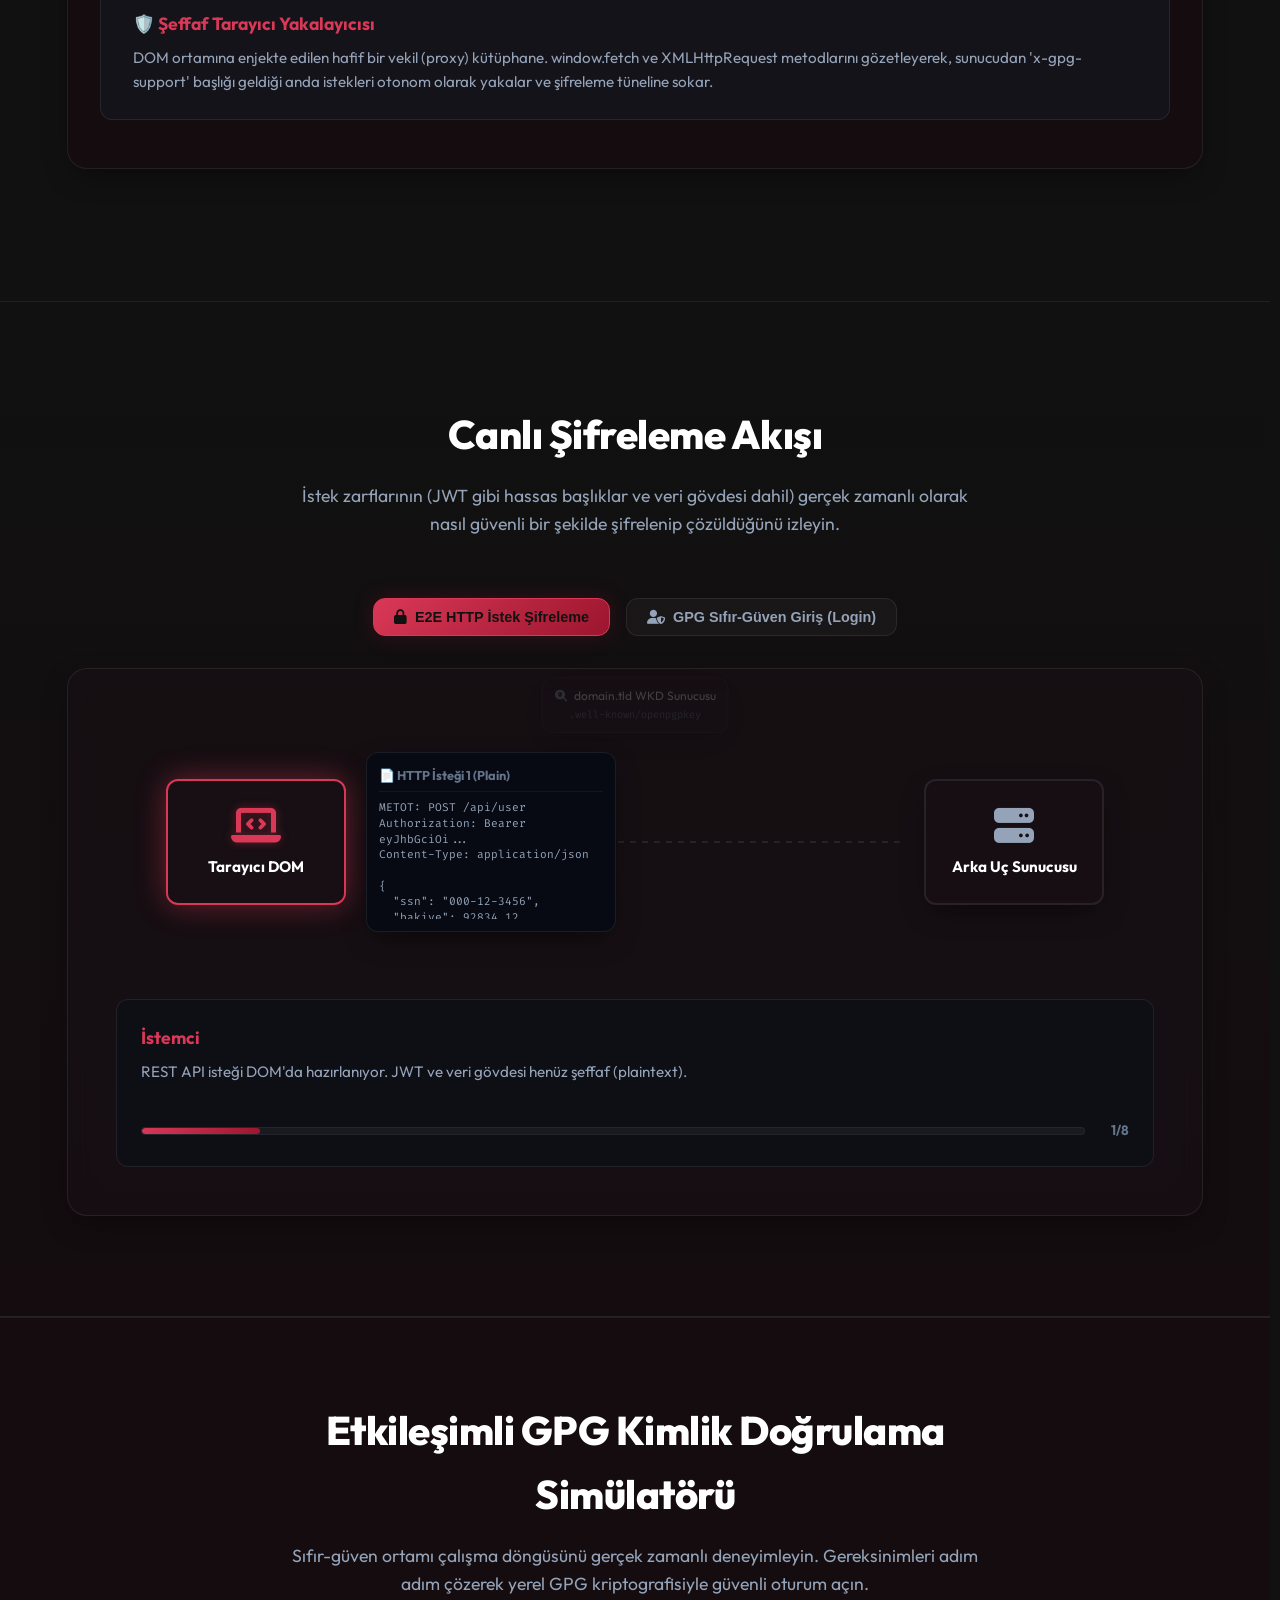
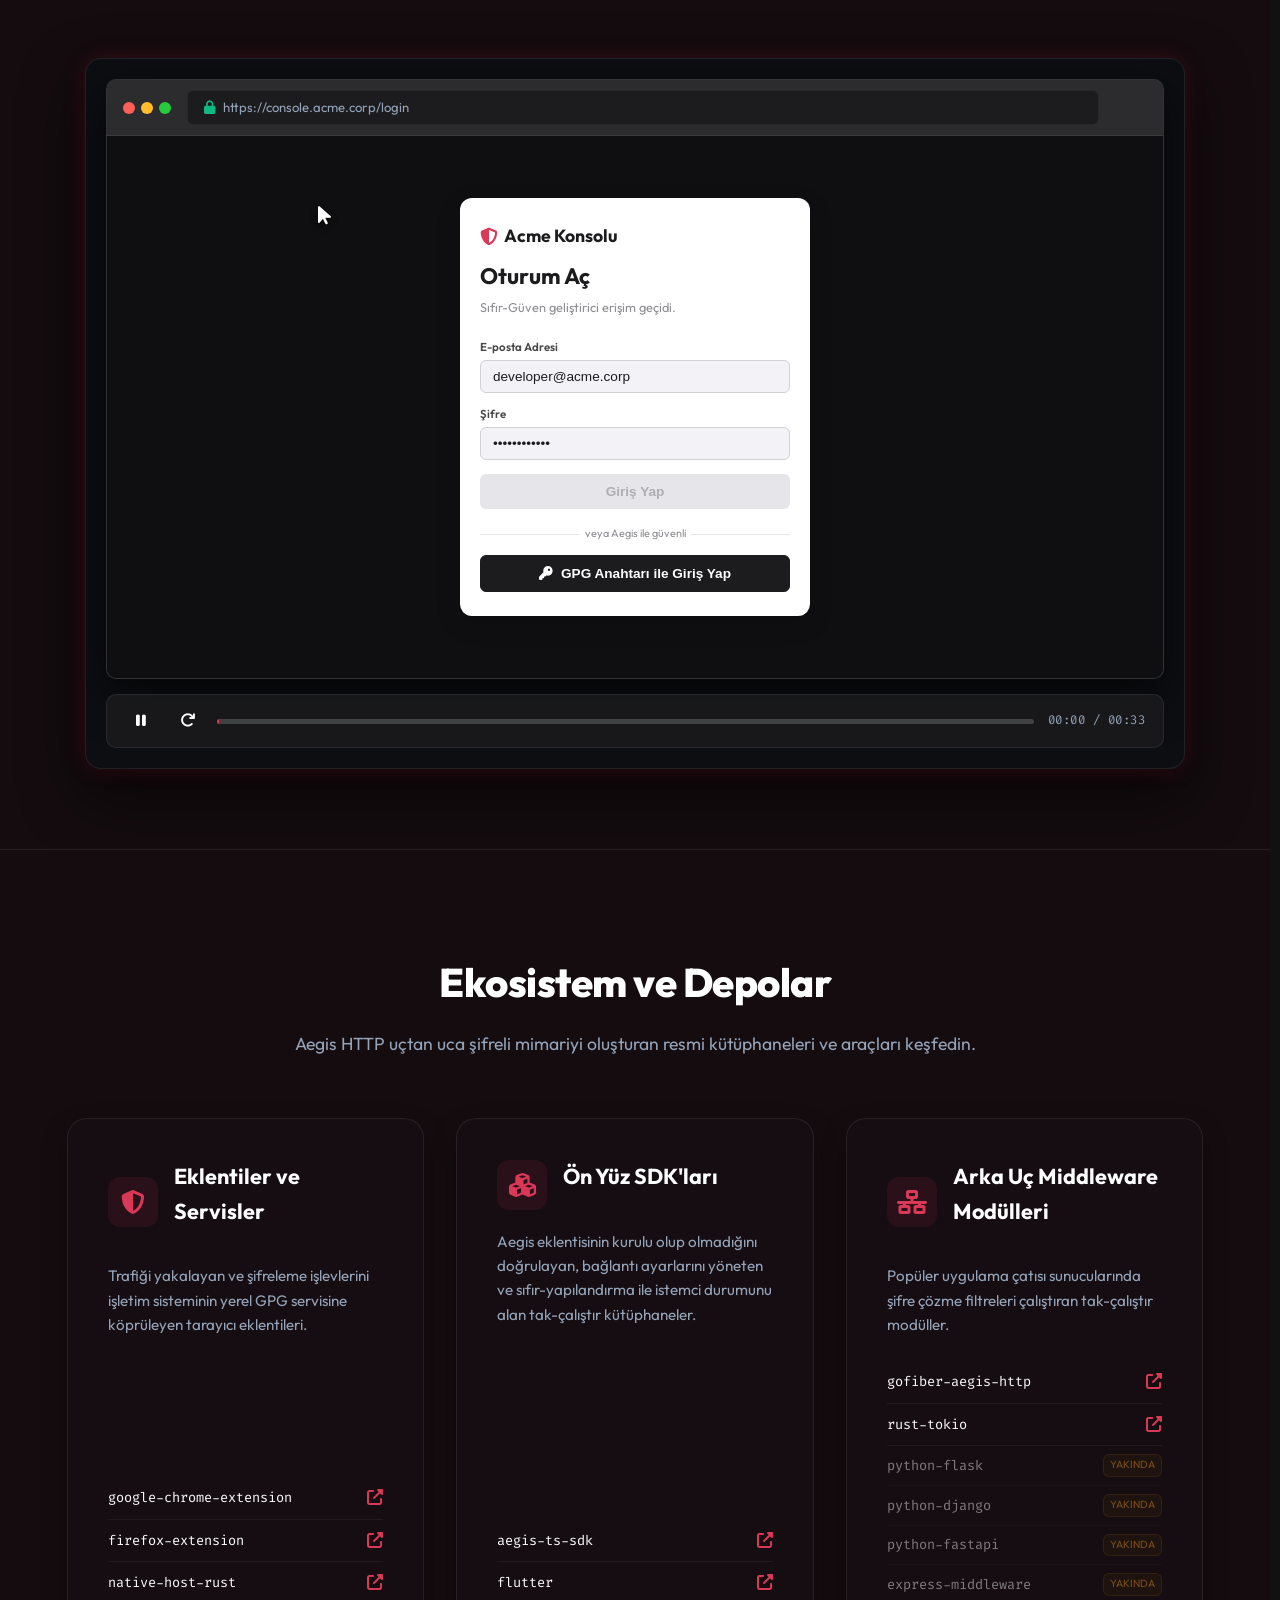
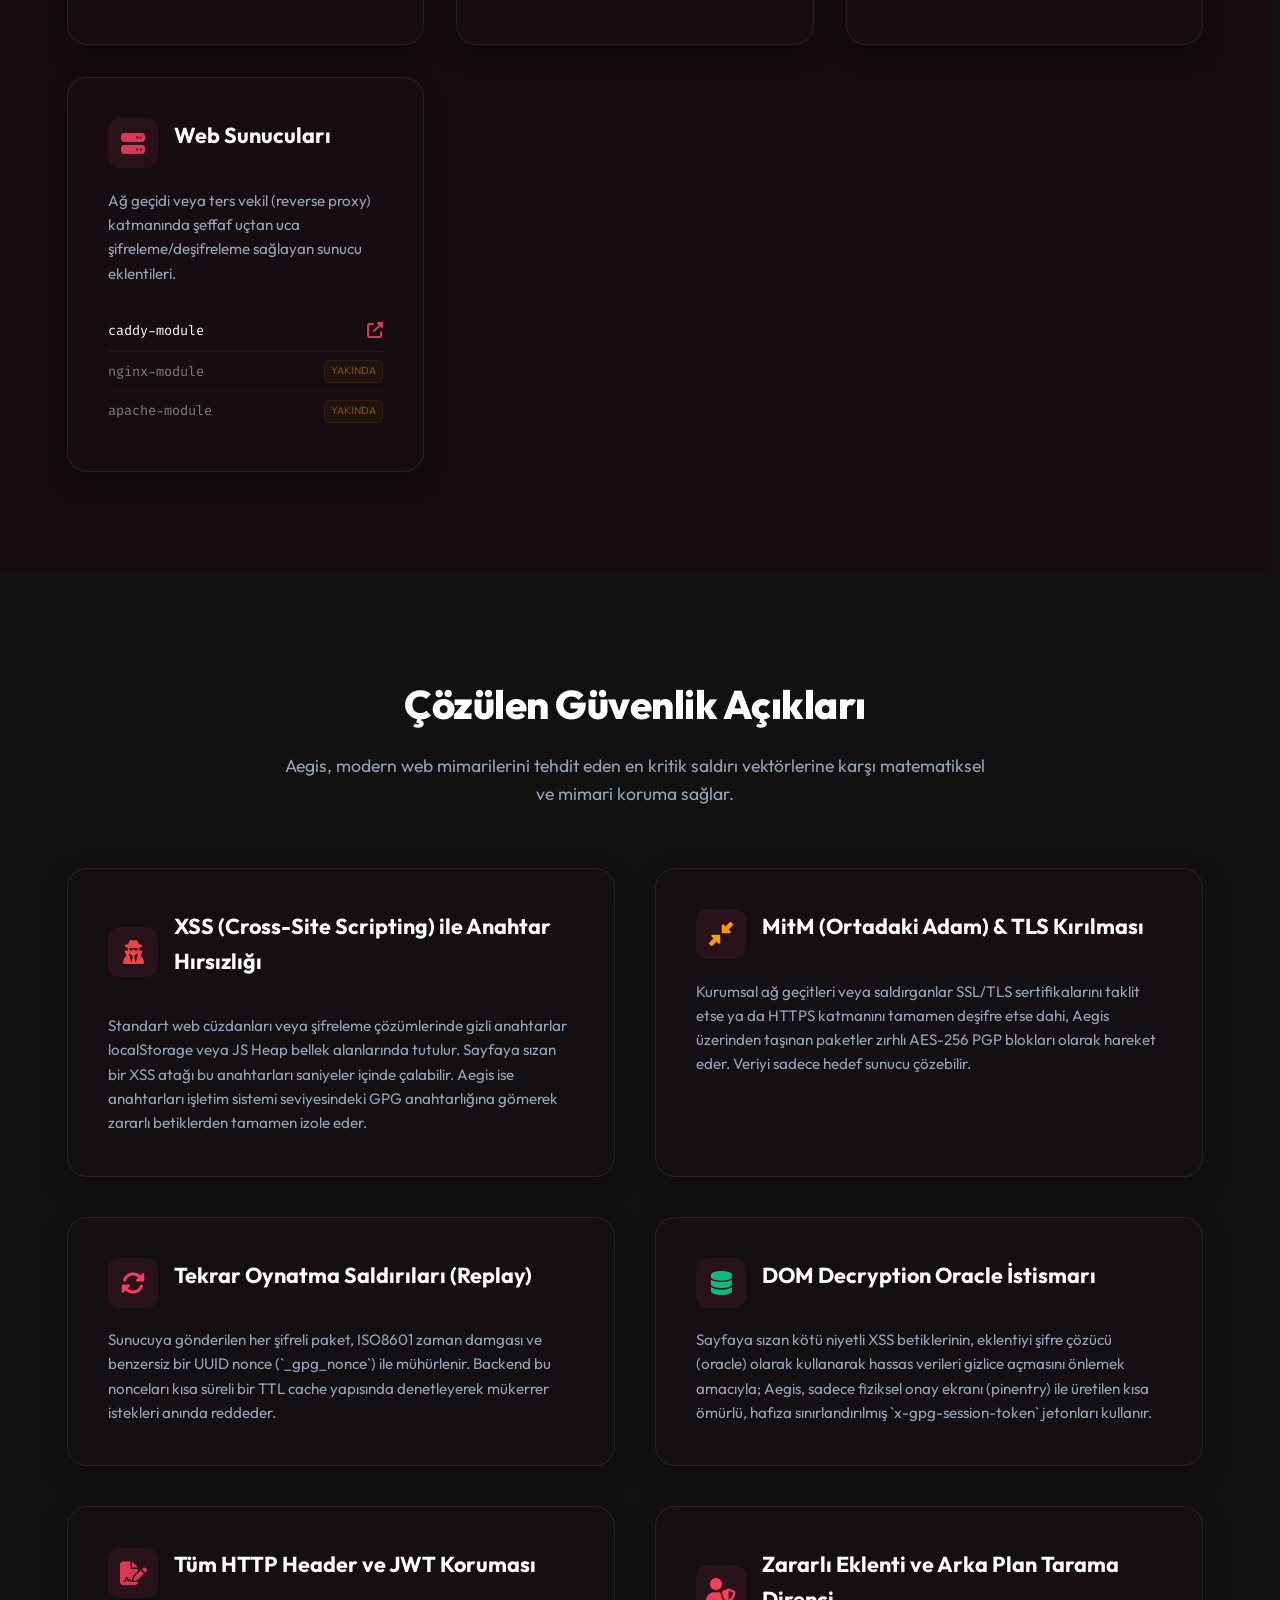
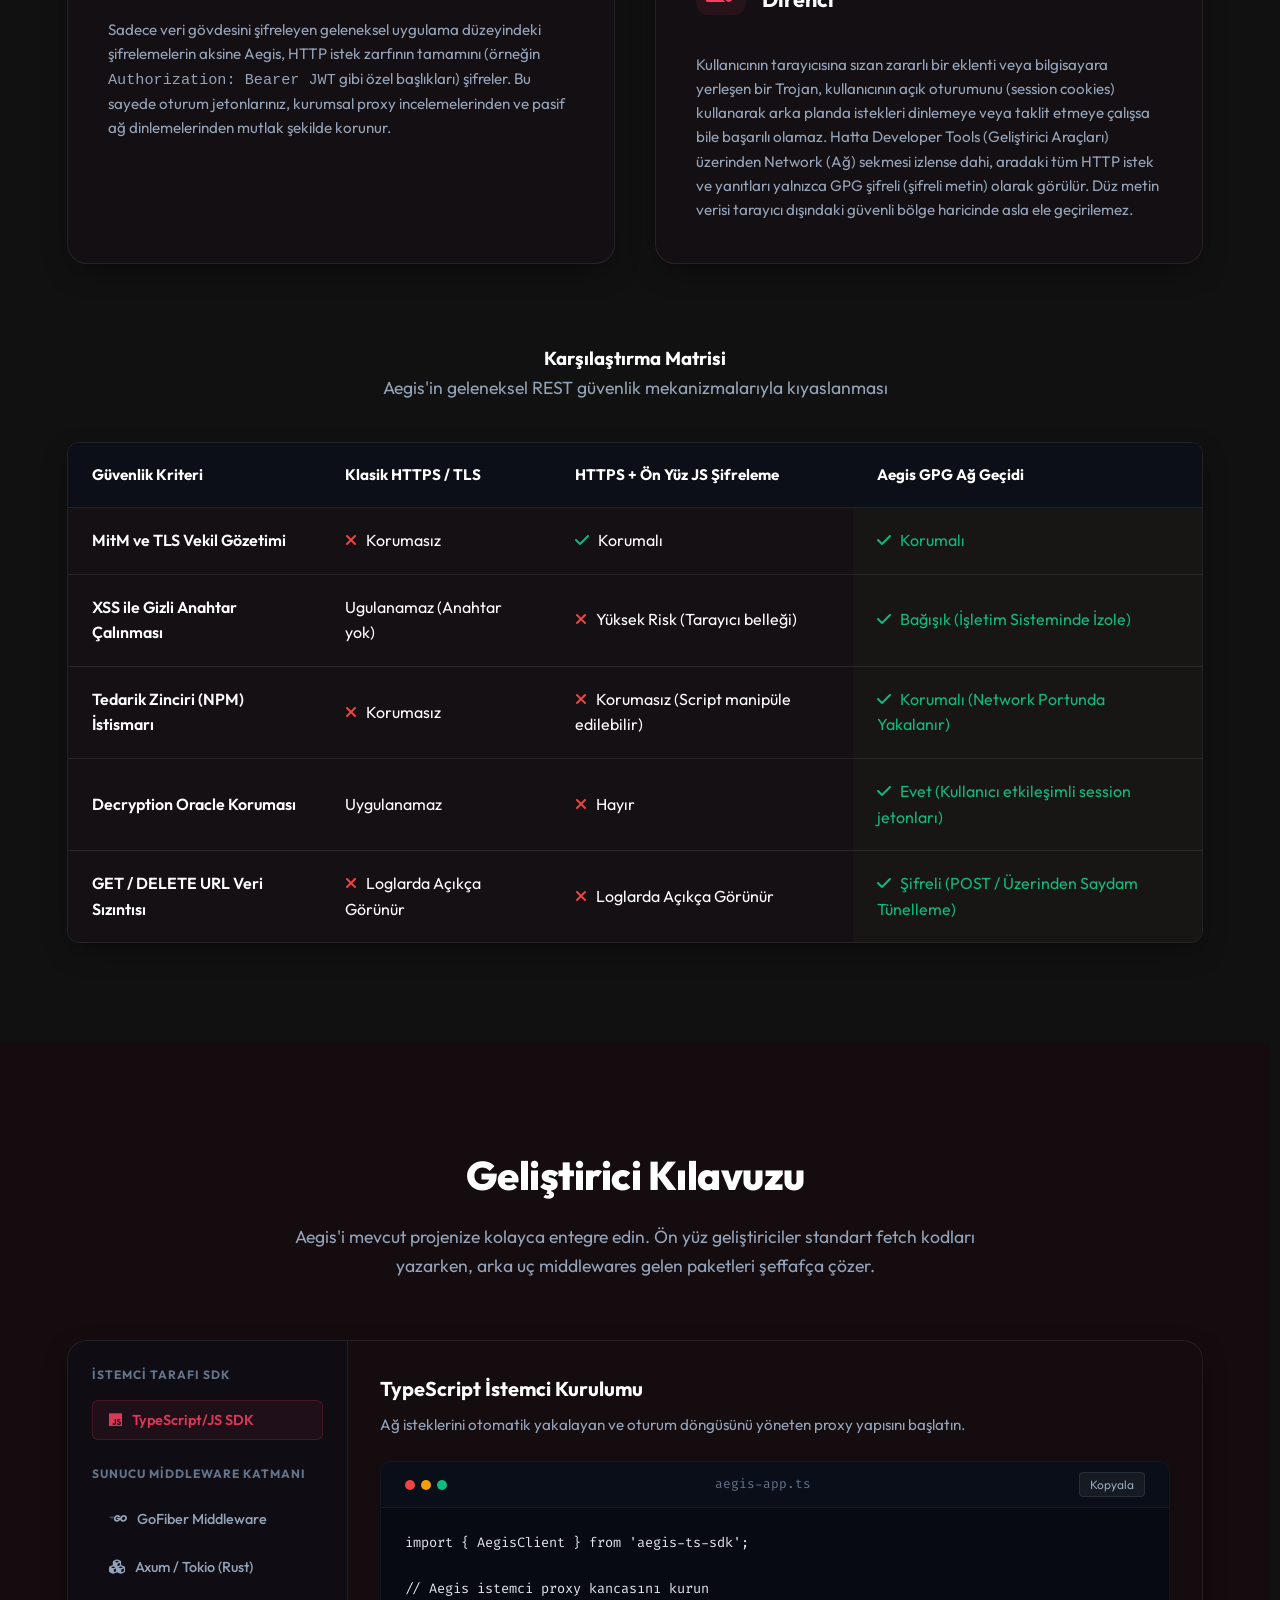
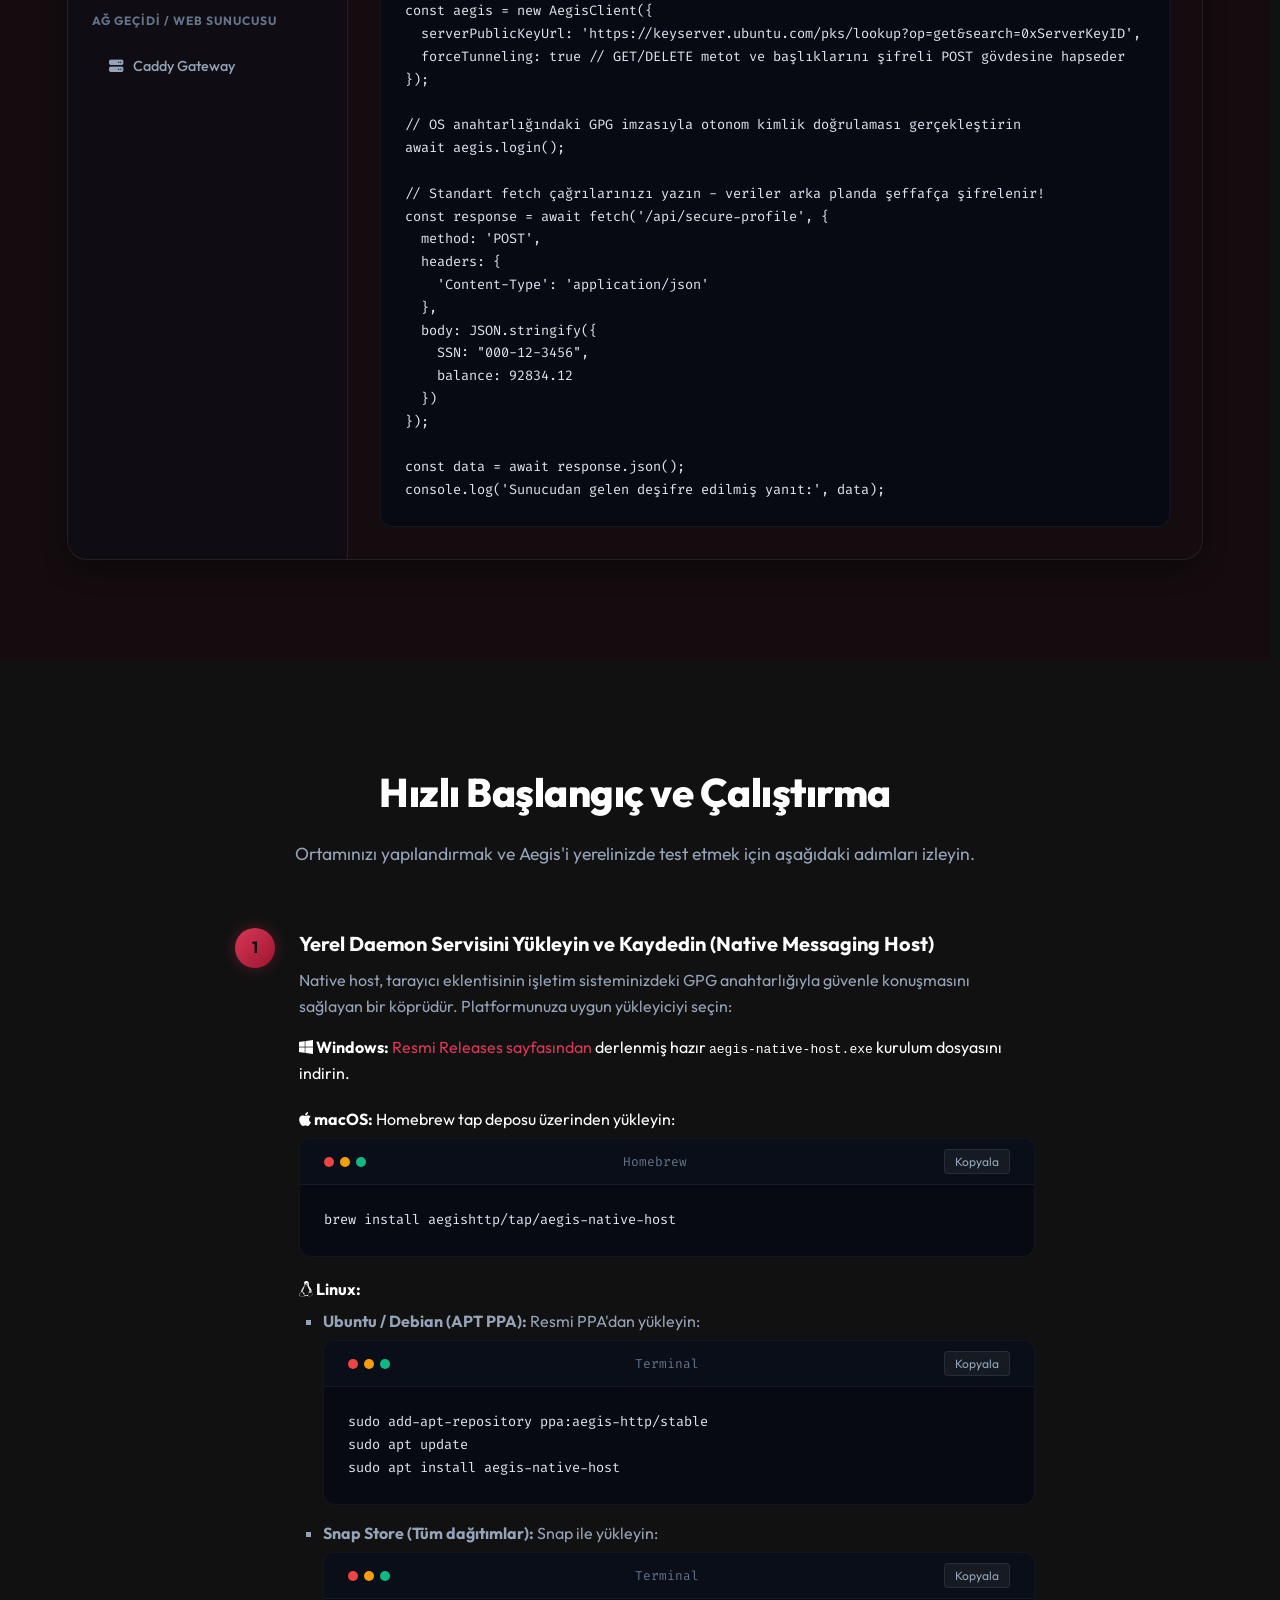
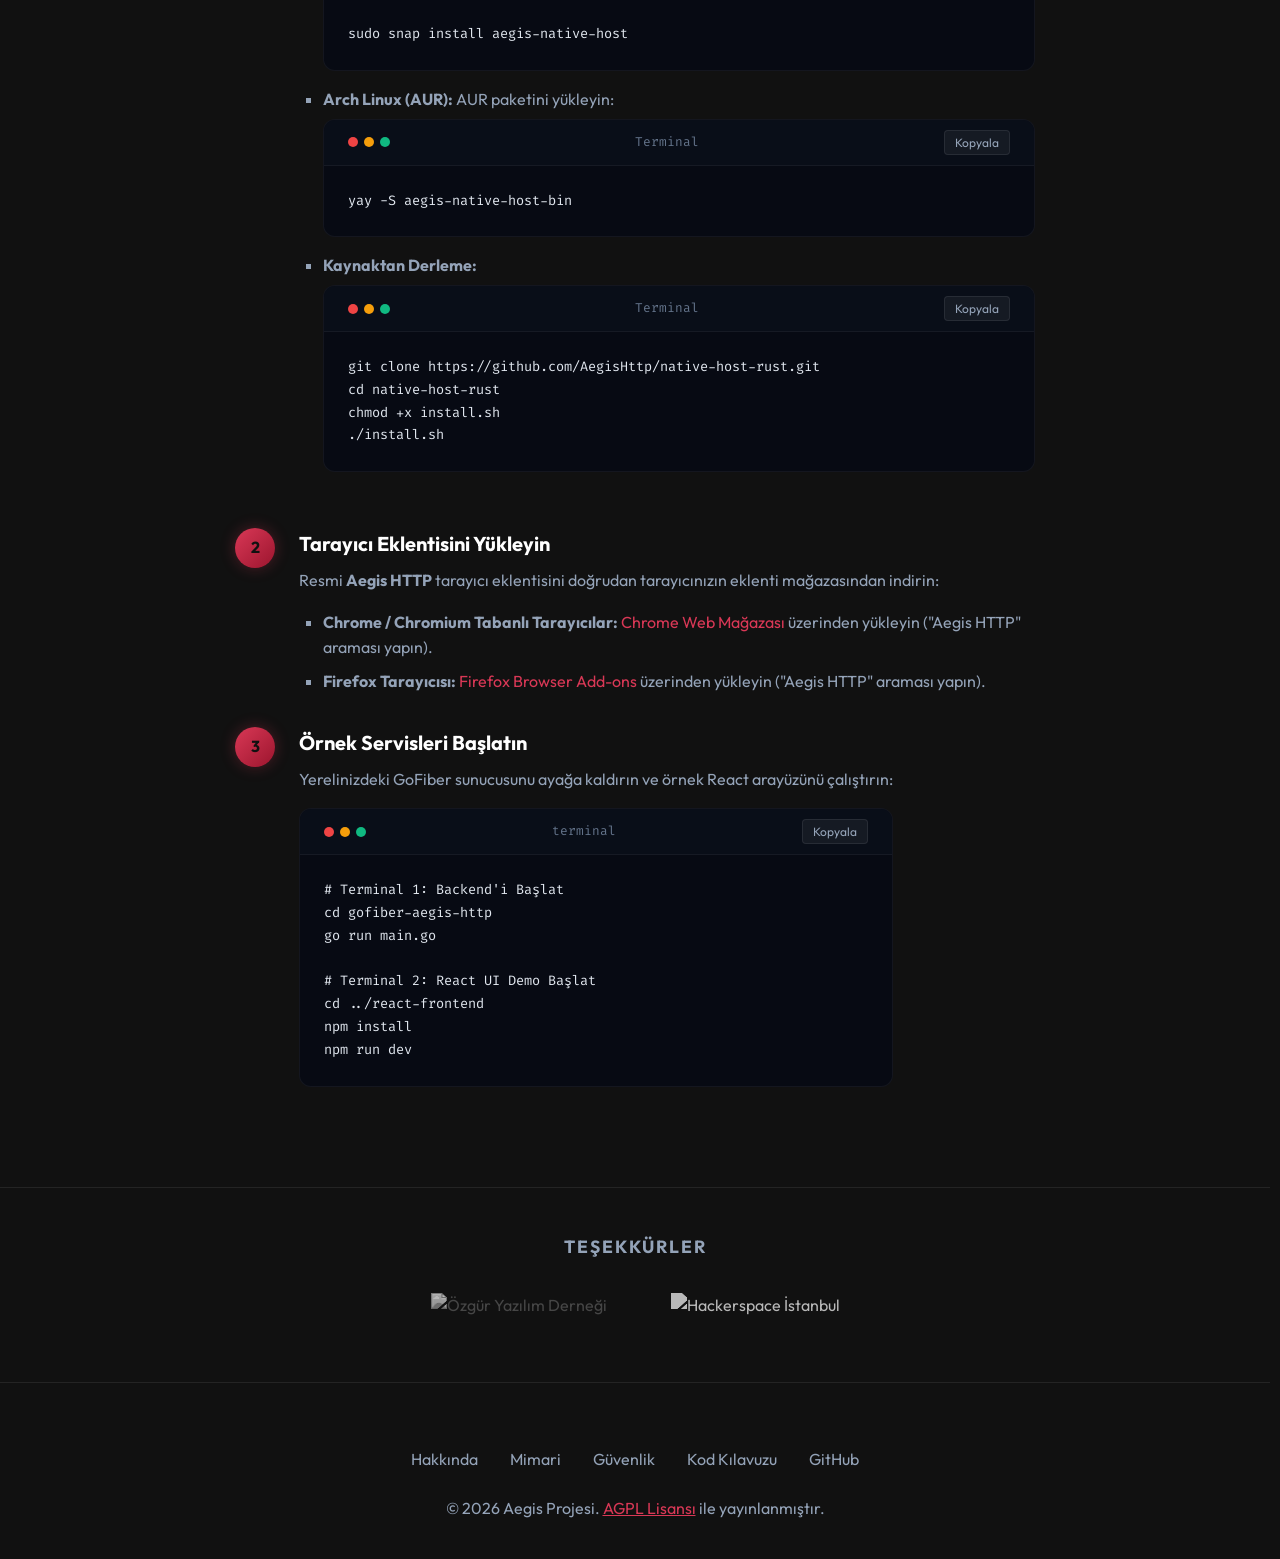
==== commit c8cd2052: "forward license link to gnu.org" ====
--- a/tr.html
+++ b/tr.html
@@ -1008,7 +1008,7 @@
         <a href="#playbook">Kod Kılavuzu</a>
         <a href="https://github.com/AegisHttp" target="_blank">GitHub</a>
       </div>
-      <p>&copy; 2026 Aegis Projesi. AGPL Lisansı ile yayınlanmıştır.</p>
+      <p>&copy; 2026 Aegis Projesi. <a href="https://www.gnu.org/licenses/agpl-3.0.html" target="_blank" style="color: var(--color-primary); text-decoration: underline;">AGPL Lisansı</a> ile yayınlanmıştır.</p>
     </div>
   </footer>
 
